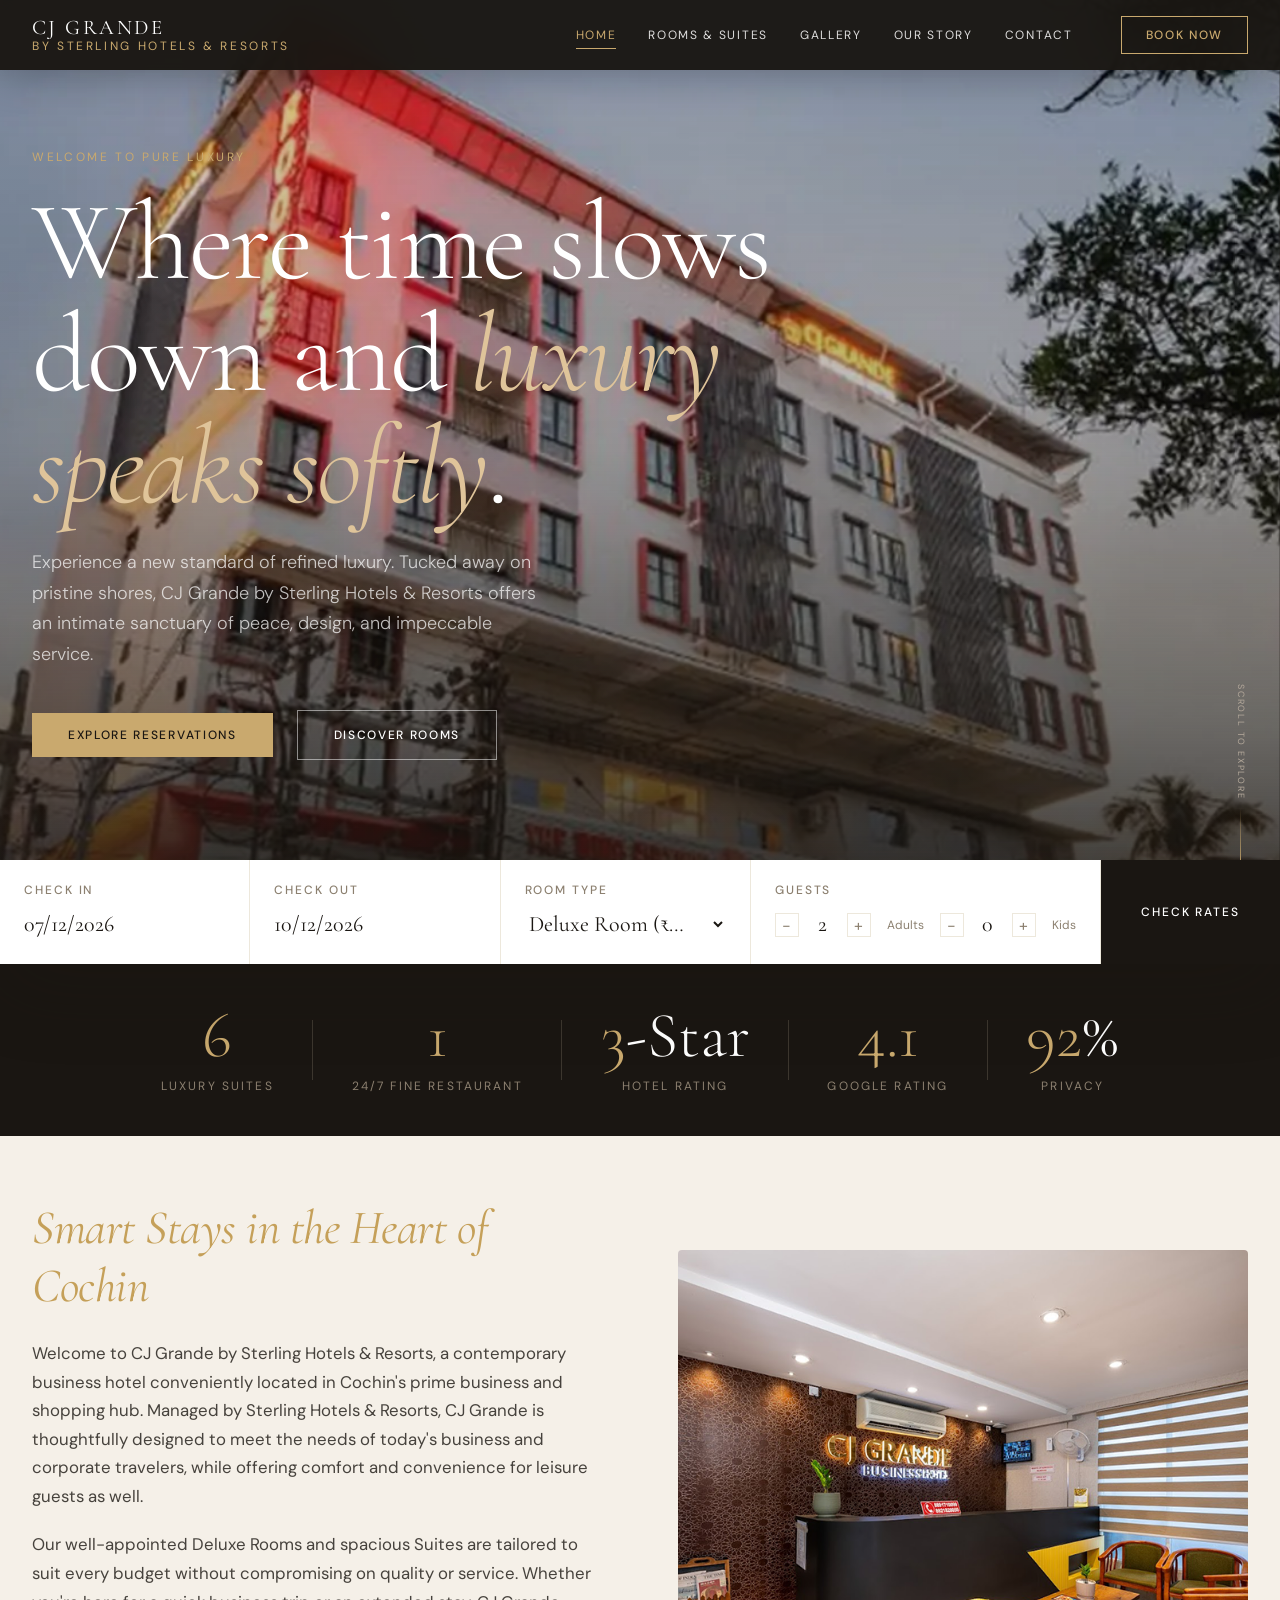
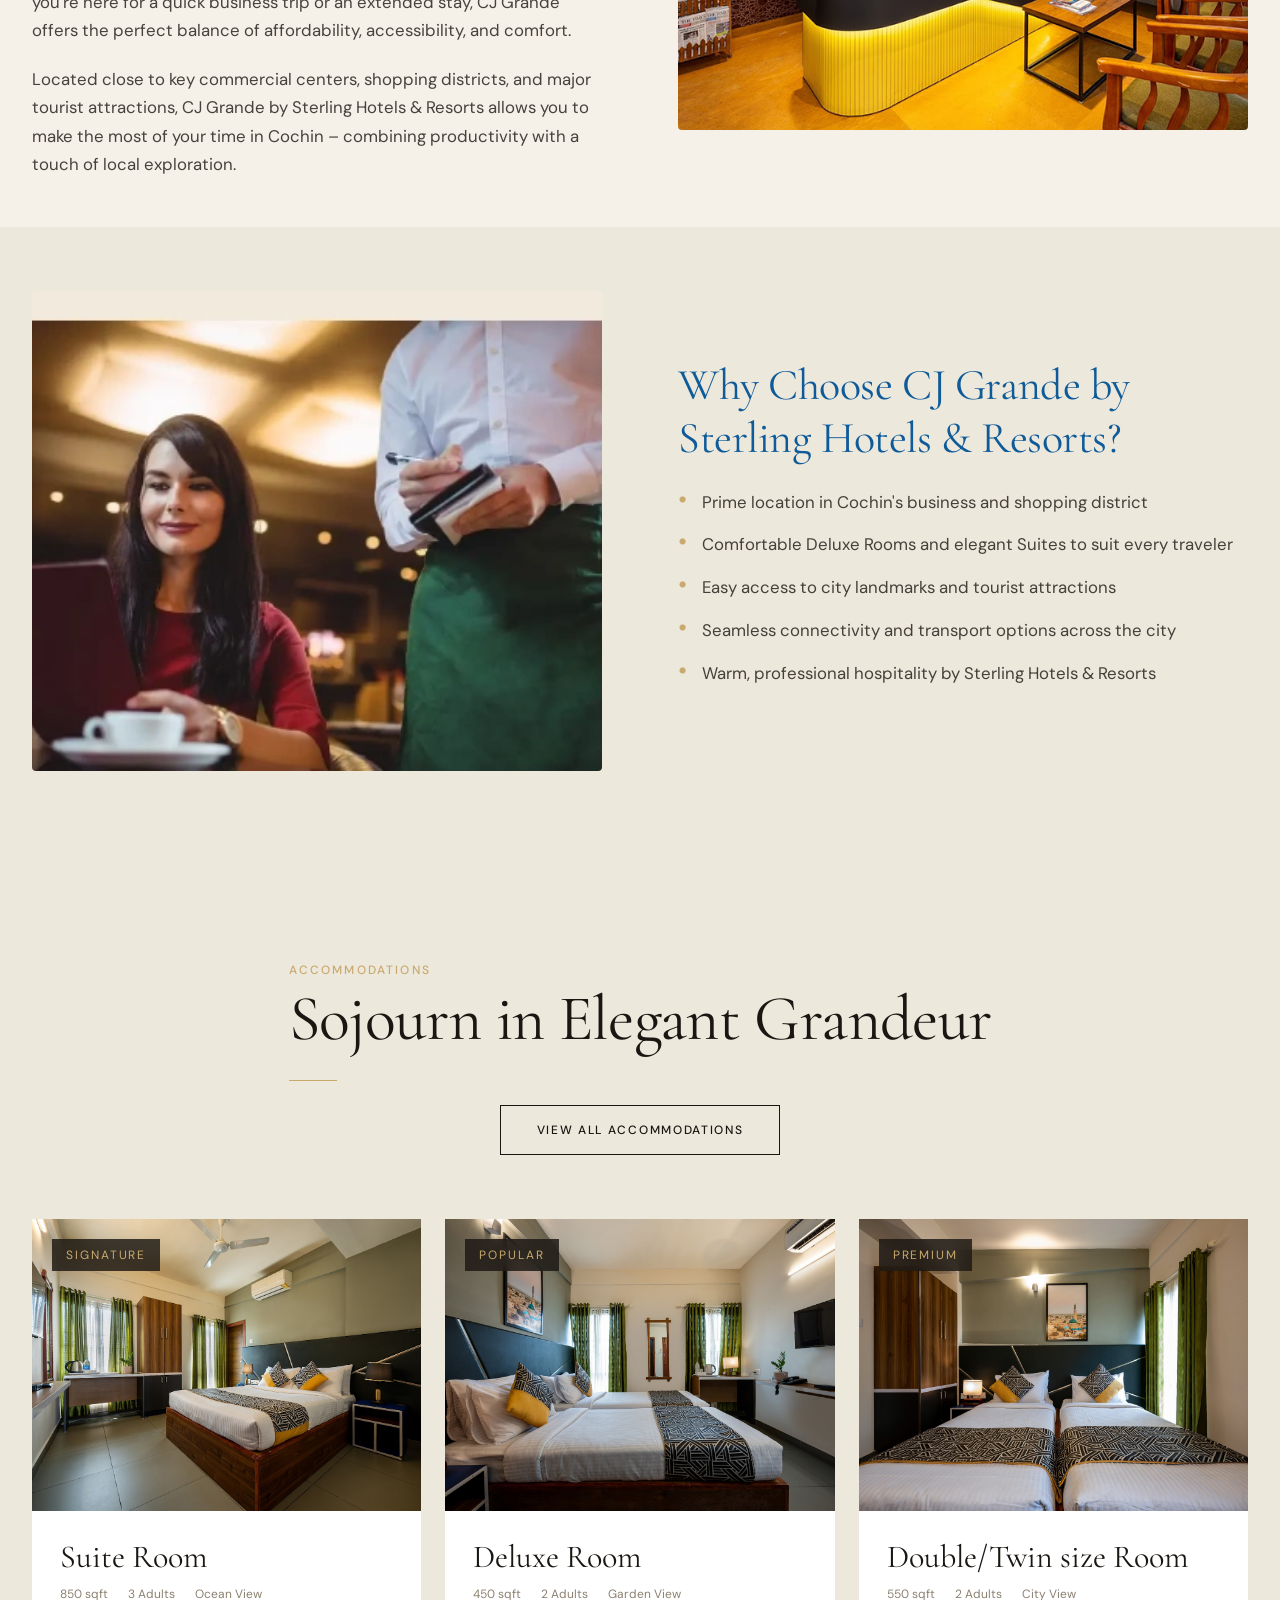
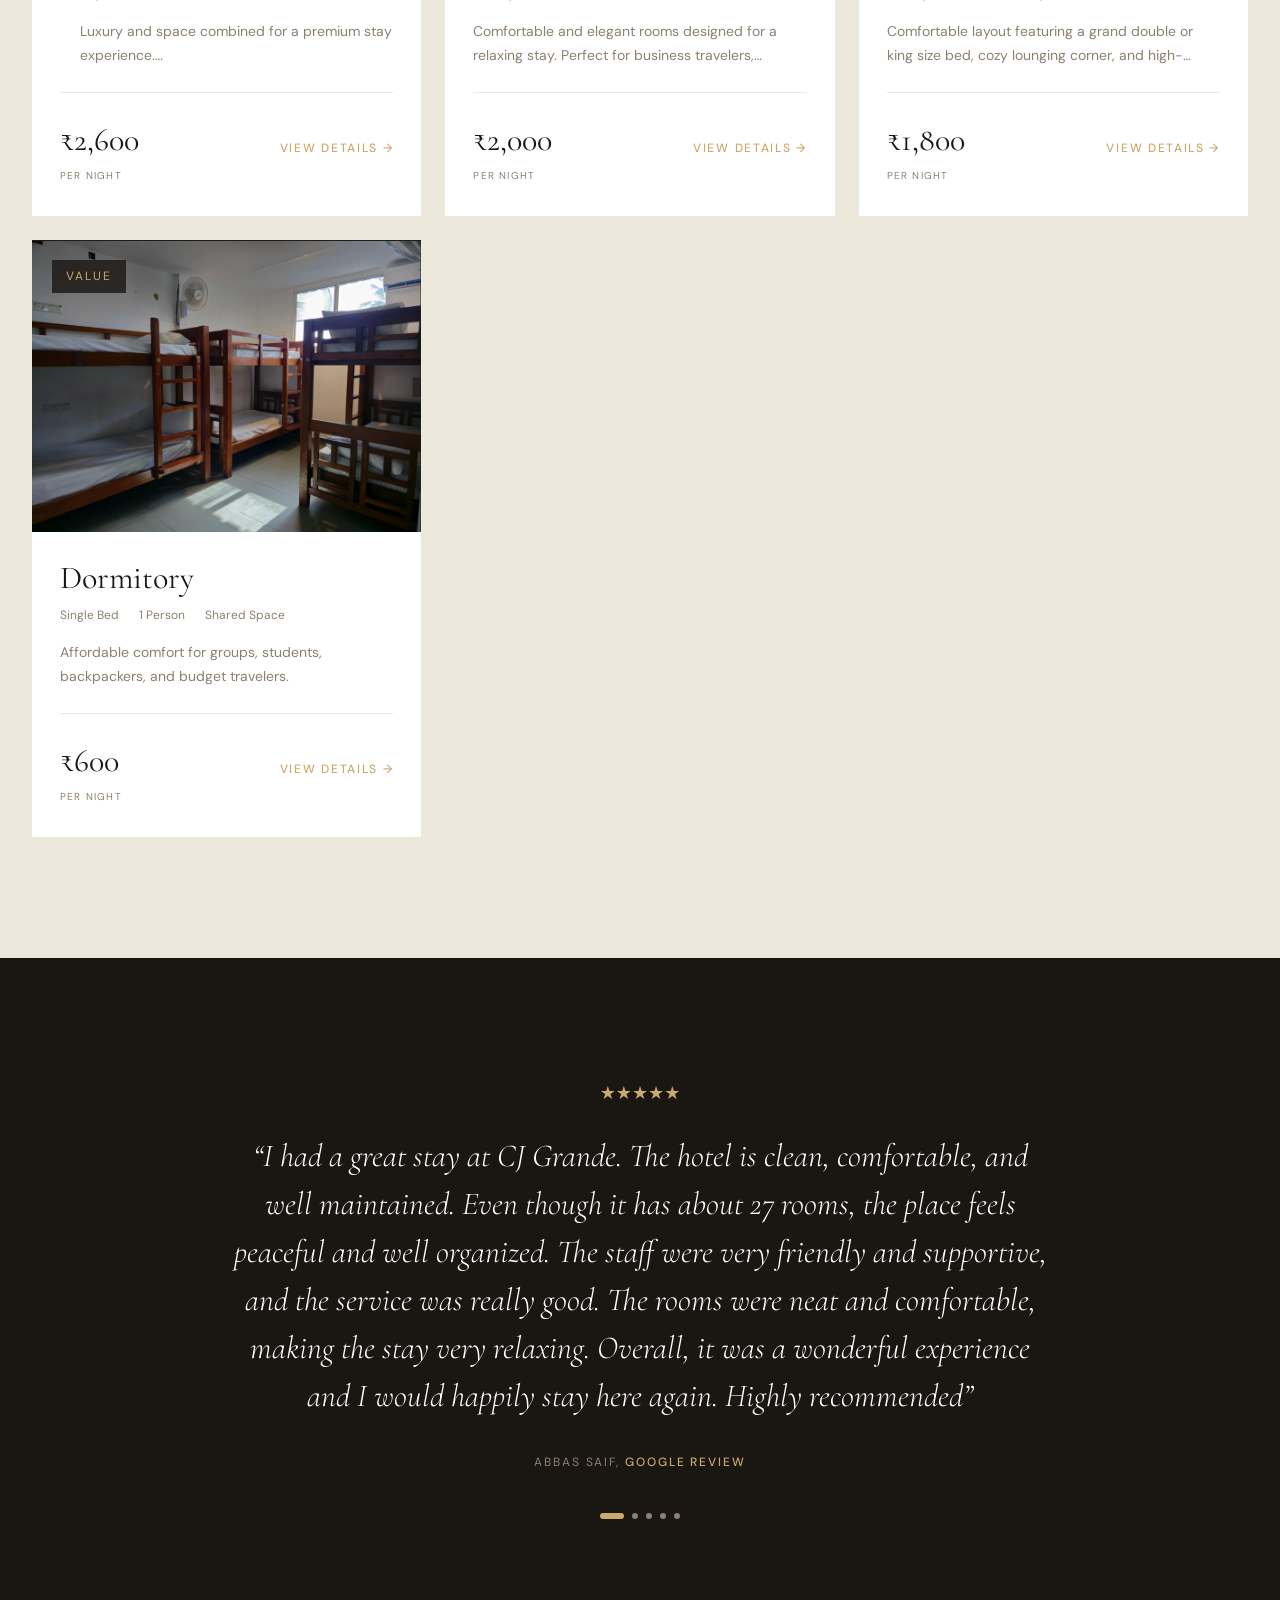
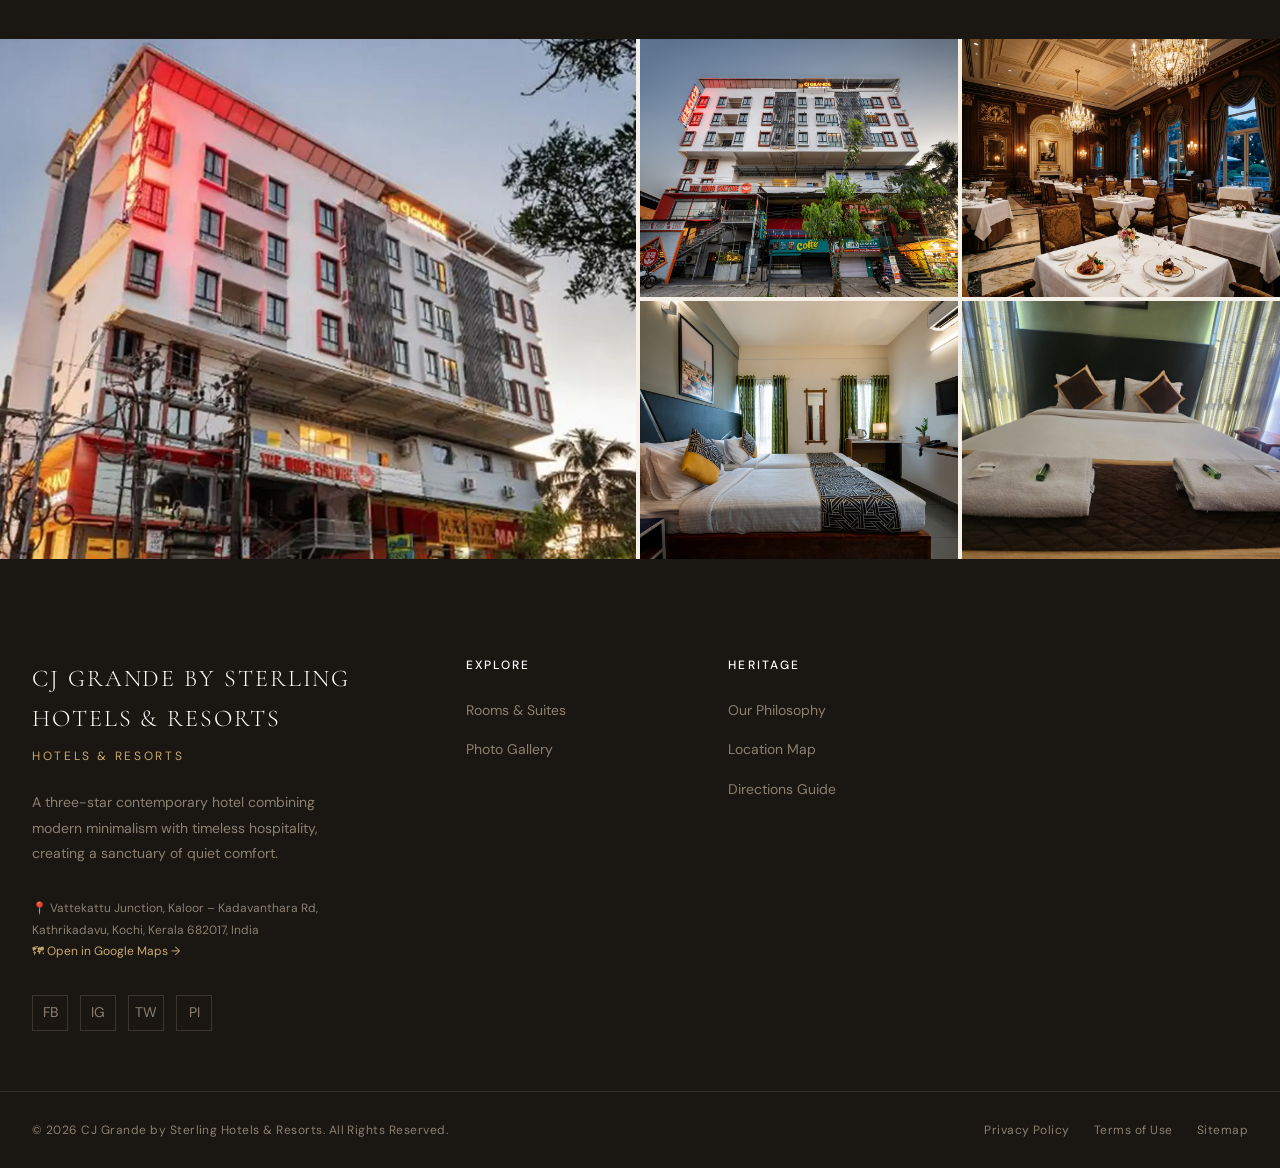
==== index.html @ bf56047c "Update suite room description to use exact bullet points" ====
<!DOCTYPE html>
<html lang="en">
<head>
  <meta charset="UTF-8">
  <meta name="viewport" content="width=device-width, initial-scale=1.0">
  <title>CJ Grande by Sterling Hotels & Resorts | 3-Star Luxury Retreat</title>
  <meta name="description" content="Experience world-class luxury at CJ Grande by Sterling Hotels & Resorts. Unwind in our luxury suites, enjoy fine dining, and discover curated local experiences. Book your stay today.">
  
  <!-- CSS Stylesheets -->
  <link rel="stylesheet" href="styles/base.css">
  <link rel="stylesheet" href="styles/components.css">
  <link rel="stylesheet" href="styles/animations.css">
  <style>
    /* Why Choose CJ Grande list styling */
    .why-choose-list {
      list-style: none;
      padding-left: 0;
      margin-top: 16px;
    }
    .why-choose-list li {
      position: relative;
      padding-left: 24px;
      font-size: 1.05rem;
      line-height: 1.6;
      margin-bottom: 16px;
      color: var(--clr-dark-80);
    }
    .why-choose-list li::before {
      content: '•';
      position: absolute;
      left: 0;
      color: var(--clr-gold);
      font-size: 1.6rem;
      line-height: 1;
      top: -2px;
    }
  </style>
</head>
<body>

  <!-- Navigation Bar -->
  <nav class="nav">
    <div class="nav__inner">
      <a href="index.html" class="nav__logo">
        <span class="nav__logo-name" style="font-size: 1.3rem;">CJ GRANDE</span>
        <span class="nav__logo-sub">BY STERLING HOTELS & RESORTS</span>
      </a>
      
      <div class="nav__links">
        <a href="index.html" class="nav__link">Home</a>
        <a href="rooms.html" class="nav__link">Rooms & Suites</a>
        <a href="gallery.html" class="nav__link">Gallery</a>
        <a href="about.html" class="nav__link">Our Story</a>
        <a href="contact.html" class="nav__link">Contact</a>
        <button class="nav__cta open-booking-modal">Book Now</button>
      </div>

      <button class="nav__hamburger" aria-label="Toggle menu">
        <span></span>
        <span></span>
        <span></span>
      </button>
    </div>
  </nav>

  <!-- Mobile Menu -->
  <div class="nav__mobile">
    <button class="nav__mobile-close" aria-label="Close menu">&times;</button>
    <a href="index.html" class="nav__link">Home</a>
    <a href="rooms.html" class="nav__link">Rooms & Suites</a>
    <a href="gallery.html" class="nav__link">Gallery</a>
    <a href="about.html" class="nav__link">Our Story</a>
    <a href="contact.html" class="nav__link">Contact</a>
    <button class="nav__cta open-booking-modal">Book Now</button>
  </div>

  <!-- Hero Section -->
  <header class="hero">
    <div class="hero__bg">
      <img src="assets/images/hero-main.webp" alt="CJ Grande by Sterling Hotels & Resorts Exterior at Dusk">
    </div>
    <div class="hero__overlay"></div>
    <div class="hero__content">
      <span class="hero__label">Welcome to Pure Luxury</span>
      <h1 class="hero__title">Where time slows down and <em>luxury speaks softly</em>.</h1>
      <p class="hero__subtitle">Experience a new standard of refined luxury. Tucked away on pristine shores, CJ Grande by Sterling Hotels & Resorts offers an intimate sanctuary of peace, design, and impeccable service.</p>
      <div class="hero__actions">
        <button class="btn btn--gold open-booking-modal">Explore Reservations</button>
        <a href="rooms.html" class="btn btn--outline-light">Discover Rooms</a>
      </div>
    </div>
    <div class="hero__scroll">
      <span class="hero__scroll-label">Scroll to explore</span>
      <span class="hero__scroll-line"></span>
    </div>
  </header>

  <!-- Quick Booking Bar -->
  <section class="booking-bar">
    <form id="booking-bar-form" class="booking-bar__inner">
      
      <div class="booking-bar__field">
        <span class="booking-bar__field-label">Check In</span>
        <div class="booking-bar__field-value">
          <input type="text" id="check-in" placeholder="DD/MM/YYYY" required>
        </div>
      </div>

      <div class="booking-bar__field">
        <span class="booking-bar__field-label">Check Out</span>
        <div class="booking-bar__field-value">
          <input type="text" id="check-out" placeholder="DD/MM/YYYY" required>
        </div>
      </div>

      <div class="booking-bar__field">
        <span class="booking-bar__field-label">Room Type</span>
        <div class="booking-bar__field-value">
          <select id="room-type">
            <option value="suite">Suite Room (₹2,600/n)</option>
            <option value="deluxe" selected>Deluxe Room (₹2,000/n)</option>
            <option value="double">Double/Twin size Room (₹1,800/n)</option>
            <option value="dormitory">Dormitory (₹600/n)</option>
          </select>
        </div>
      </div>

      <div class="booking-bar__field">
        <span class="booking-bar__field-label">Guests</span>
        <div class="booking-bar__guests">
          <button id="adults-minus" class="booking-bar__stepper">-</button>
          <span id="adults-count" class="booking-bar__guests-count">2</span>
          <button id="adults-plus" class="booking-bar__stepper">+</button>
          <span class="text-stone" style="font-size: 12px; margin-inline: 4px;">Adults</span>
          <input type="hidden" id="adults-val" value="2">
          
          <button id="children-minus" class="booking-bar__stepper">-</button>
          <span id="children-count" class="booking-bar__guests-count">0</span>
          <button id="children-plus" class="booking-bar__stepper">+</button>
          <span class="text-stone" style="font-size: 12px; margin-left: 4px;">Kids</span>
          <input type="hidden" id="children-val" value="0">
        </div>
      </div>

      <button type="submit" class="booking-bar__submit">Check Rates</button>
    </form>
  </section>

  <!-- Stats Strip -->
  <section class="stats-strip">
    <div class="container stats-strip__inner">
      <div class="stats-strip__item">
        <div class="stats-strip__value"><span class="counter-value" data-target="6">0</span></div>
        <div class="stats-strip__label">Luxury Suites</div>
      </div>
      <div class="stats-strip__divider"></div>
      <div class="stats-strip__item">
        <div class="stats-strip__value"><span class="counter-value" data-target="1">0</span></div>
        <div class="stats-strip__label">24/7 Fine Restaurant</div>
      </div>
      <div class="stats-strip__divider"></div>
      <div class="stats-strip__item">
        <div class="stats-strip__value"><span class="counter-value" data-target="3">0</span>-Star</div>
        <div class="stats-strip__label">Hotel Rating</div>
      </div>
      <div class="stats-strip__divider"></div>
      <div class="stats-strip__item">
        <div class="stats-strip__value"><span class="counter-value" data-target="4.3">0</span></div>
        <div class="stats-strip__label">Google Rating</div>
      </div>
      <div class="stats-strip__divider"></div>
      <div class="stats-strip__item">
        <div class="stats-strip__value"><span class="counter-value" data-target="100">0</span>%</div>
        <div class="stats-strip__label">Privacy</div>
      </div>
    </div>
  </section>

  <!-- Smart Stays Section -->
  <section class="section" style="padding-top: var(--sp-16); padding-bottom: var(--sp-12);">
    <div class="container">
      <div class="grid grid-2" style="align-items:center; gap: clamp(48px, 6vw, 96px);">
        <div class="fade-left">
          <h2 style="font-family: var(--font-display); font-style: italic; color: #c5a059; font-size: clamp(2rem, 4vw, 3rem); font-weight: 400; margin-bottom: 24px; line-height: 1.2;">Smart Stays in the Heart of Cochin</h2>
          <p style="font-size: 1.05rem; line-height: 1.7; margin-bottom: 20px; color: var(--clr-dark-80);">Welcome to CJ Grande by Sterling Hotels & Resorts, a contemporary business hotel conveniently located in Cochin's prime business and shopping hub. Managed by Sterling Hotels & Resorts, CJ Grande is thoughtfully designed to meet the needs of today's business and corporate travelers, while offering comfort and convenience for leisure guests as well.</p>
          <p style="font-size: 1.05rem; line-height: 1.7; margin-bottom: 20px; color: var(--clr-dark-80);">Our well-appointed Deluxe Rooms and spacious Suites are tailored to suit every budget without compromising on quality or service. Whether you're here for a quick business trip or an extended stay, CJ Grande offers the perfect balance of affordability, accessibility, and comfort.</p>
          <p style="font-size: 1.05rem; line-height: 1.7; color: var(--clr-dark-80);">Located close to key commercial centers, shopping districts, and major tourist attractions, CJ Grande by Sterling Hotels & Resorts allows you to make the most of your time in Cochin – combining productivity with a touch of local exploration.</p>
        </div>
        <div class="img-reveal fade-right">
          <img src="assets/images/about-heritage.webp" alt="CJ Grande by Sterling Hotels & Resorts Reception Desk" class="img-cover aspect-portrait" style="height: 480px; border-radius: 4px;">
        </div>
      </div>
    </div>
  </section>

  <!-- Why Choose CJ Grande Section -->
  <section class="section section--cream" style="padding-block: var(--sp-16);">
    <div class="container">
      <div class="grid grid-2" style="align-items: center; gap: clamp(48px, 6vw, 96px);">
        <div class="img-reveal fade-left">
          <img src="assets/images/dining-waitress.webp" alt="Warm hospitality at CJ Grande by Sterling Hotels & Resorts" class="img-cover aspect-portrait" style="height: 480px; border-radius: 4px;">
        </div>
        <div class="fade-right">
          <h2 style="font-family: var(--font-display); color: #0f5b99; font-size: clamp(2rem, 4vw, 2.75rem); font-weight: 400; margin-bottom: 24px; line-height: 1.2;">Why Choose CJ Grande by Sterling Hotels & Resorts?</h2>
          <ul class="why-choose-list">
            <li>Prime location in Cochin's business and shopping district</li>
            <li>Comfortable Deluxe Rooms and elegant Suites to suit every traveler</li>
            <li>Easy access to city landmarks and tourist attractions</li>
            <li>Seamless connectivity and transport options across the city</li>
            <li>Warm, professional hospitality by Sterling Hotels & Resorts</li>
          </ul>
        </div>
      </div>
    </div>
  </section>

  <!-- Rooms teaser -->
  <section class="section section--cream">
    <div class="container">
      <div class="section-header flex-between flex-col md-flex-row">
        <div>
          <span class="label-tag">Accommodations</span>
          <h2 class="text-dark">Sojourn in Elegant Grandeur</h2>
          <div class="gold-divider"></div>
        </div>
        <a href="rooms.html" class="btn btn--outline-dark">View All Accommodations</a>
      </div>

      <div class="rooms-teaser__scroll fade-up">
        <!-- Suite Room Card -->
        <div class="room-card" onclick="window.location.href='room-detail.html?room=suite'">
          <div class="room-card__image">
            <img src="assets/images/room-premier.webp" alt="Sterling Suite Room">
            <span class="room-card__badge">Signature</span>
          </div>
          <div class="room-card__body">
            <h3 class="room-card__title">Suite Room</h3>
            <div class="room-card__specs">
              <span class="room-card__spec">850 sqft</span>
              <span class="room-card__spec">3 Adults</span>
              <span class="room-card__spec">Ocean View</span>
            </div>
            <ul class="room-card__desc" style="padding-left: 20px;">
              <li>Luxury and space combined for a premium stay experience.</li>
              <li>Ideal for families, executives, and extended stays.</li>
            </ul>
            <div class="room-card__footer">
              <div class="room-card__price">
                <span class="room-card__price-amount">₹2,600</span>
                <span class="room-card__price-note">per night</span>
              </div>
              <span class="room-card__link">View Details &rarr;</span>
            </div>
          </div>
        </div>

        <!-- Deluxe Room Card -->
        <div class="room-card" onclick="window.location.href='room-detail.html?room=deluxe'">
          <div class="room-card__image">
            <img src="assets/images/gallery/hg-63.jpg" alt="Sterling Deluxe Room">
            <span class="room-card__badge">Popular</span>
          </div>
          <div class="room-card__body">
            <h3 class="room-card__title">Deluxe Room</h3>
            <div class="room-card__specs">
              <span class="room-card__spec">450 sqft</span>
              <span class="room-card__spec">2 Adults</span>
              <span class="room-card__spec">Garden View</span>
            </div>
            <p class="room-card__desc">Comfortable and elegant rooms designed for a relaxing stay. Perfect for business travelers, couples, and tourists.</p>
            <div class="room-card__footer">
              <div class="room-card__price">
                <span class="room-card__price-amount">₹2,000</span>
                <span class="room-card__price-note">per night</span>
              </div>
              <span class="room-card__link">View Details &rarr;</span>
            </div>
          </div>
        </div>

        <!-- Double/Twin size Room Card -->
        <div class="room-card" onclick="window.location.href='room-detail.html?room=double'">
          <div class="room-card__image">
            <img src="assets/images/gallery/hg-58.jpg" alt="Double/Twin Room">
            <span class="room-card__badge">Premium</span>
          </div>
          <div class="room-card__body">
            <h3 class="room-card__title">Double/Twin size Room</h3>
            <div class="room-card__specs">
              <span class="room-card__spec">550 sqft</span>
              <span class="room-card__spec">2 Adults</span>
              <span class="room-card__spec">City View</span>
            </div>
            <p class="room-card__desc">Comfortable layout featuring a grand double or king size bed, cozy lounging corner, and high-speed amenities.</p>
            <div class="room-card__footer">
              <div class="room-card__price">
                <span class="room-card__price-amount">₹1,800</span>
                <span class="room-card__price-note">per night</span>
              </div>
              <span class="room-card__link">View Details &rarr;</span>
            </div>
          </div>
        </div>

        <!-- Dormitory Card -->
        <div class="room-card" onclick="window.location.href='room-detail.html?room=dormitory'">
          <div class="room-card__image">
            <img src="assets/images/room-dormitory.png" alt="Dormitory Bed">
            <span class="room-card__badge">Value</span>
          </div>
          <div class="room-card__body">
            <h3 class="room-card__title">Dormitory</h3>
            <div class="room-card__specs">
              <span class="room-card__spec">Single Bed</span>
              <span class="room-card__spec">1 Person</span>
              <span class="room-card__spec">Shared Space</span>
            </div>
            <p class="room-card__desc">Affordable comfort for groups, students, backpackers, and budget travelers.</p>
            <div class="room-card__footer">
              <div class="room-card__price">
                <span class="room-card__price-amount">₹600</span>
                <span class="room-card__price-note">per night</span>
              </div>
              <span class="room-card__link">View Details &rarr;</span>
            </div>
          </div>
        </div>
      </div>
    </div>
  </section>


  <!-- Testimonials Carousel -->
  <section class="section testimonials">
    <div class="container">
      <div class="testimonial-carousel">
        
        <!-- Slide 1 -->
        <div class="testimonial-slide active">
          <div class="testimonial__stars">★★★★★</div>
          <p class="testimonial__quote">“I had a great stay at CJ Grande. The hotel is clean, comfortable, and well maintained. Even though it has about 27 rooms, the place feels peaceful and well organized. The staff were very friendly and supportive, and the service was really good. The rooms were neat and comfortable, making the stay very relaxing. Overall, it was a wonderful experience and I would happily stay here again. Highly recommended”</p>
          <span class="testimonial__author">Abbas Saif, <strong>Google Review</strong></span>
        </div>

        <!-- Slide 2 -->
        <div class="testimonial-slide">
          <div class="testimonial__stars">★★★★★</div>
          <p class="testimonial__quote">“The room was clean, neat, and well maintained, which made the stay feel relaxed and stress-free. Everything was simple but properly taken care of, and it suited a single stay perfectly. The location was another plus. There were plenty of food courts and small eateries nearby... The staff were polite, approachable, and helpful... I would definitely consider staying here again.”</p>
          <span class="testimonial__author">Anjarul Hussain, <strong>Google Review</strong></span>
        </div>

        <!-- Slide 3 -->
        <div class="testimonial-slide">
          <div class="testimonial__stars">★★★★★</div>
          <p class="testimonial__quote">“I stayed at CJ Grande as a solo traveler and had a comfortable experience overall. The room was clean and well kept... It was a budget-friendly option without compromising on basic comfort. The location was convenient, with plenty of food courts and small eateries nearby... Overall, it was a simple, clean, and hassle-free stay.”</p>
          <span class="testimonial__author">Nibil Benadict, <strong>Google Review</strong></span>
        </div>

        <!-- Slide 4 -->
        <div class="testimonial-slide">
          <div class="testimonial__stars">★★★★★</div>
          <p class="testimonial__quote">“Hi👋🏻, I came here as a tourist... The staff were quite polite and friendly with a full discipline, and the price were affordable for all classes. About rooms, it was neat and cleaned including toilet. Common facilities like water, parking, bucket, ironing etc were available. I like the most was no noise polution inside hotel and staff behaviour.”</p>
          <span class="testimonial__author">Mankai Khangham, <strong>Google Review</strong></span>
        </div>

        <!-- Slide 5 -->
        <div class="testimonial-slide">
          <div class="testimonial__stars">★★★★★</div>
          <p class="testimonial__quote">“Had a pleasant stay at CJ Grande. The rooms were clean, comfortable, and well maintained. Staff were polite and helpful throughout our stay. Good location and great value for money. Highly recommended for a budget-friendly stay in Kochi.”</p>
          <span class="testimonial__author">Santhosh Abraham, <strong>Google Review</strong></span>
        </div>

        <!-- Dots -->
        <div class="carousel-dots"></div>
      </div>
    </div>
  </section>

  <!-- Gallery Grid preview -->
  <section class="gallery-strip">
    <div class="gallery-strip__item">
      <img src="assets/images/hero-main.webp" alt="CJ Grande by Sterling Hotels & Resorts Dusk Exterior">
      <div class="gallery-strip__overlay"><span class="gallery-strip__icon">🔍</span></div>
    </div>
    <div class="gallery-strip__item">
      <img src="assets/images/gallery/hg-37.jpg" alt="CJ Grande Facade">
      <div class="gallery-strip__overlay"><span class="gallery-strip__icon">🔍</span></div>
    </div>
    <div class="gallery-strip__item">
      <img src="assets/images/dining-restaurant.webp" alt="Sterling Fine Dining Restaurant">
      <div class="gallery-strip__overlay"><span class="gallery-strip__icon">🔍</span></div>
    </div>
    <div class="gallery-strip__item">
      <img src="assets/images/gallery/hg-63.jpg" alt="Luxury Deluxe Guest Room">
      <div class="gallery-strip__overlay"><span class="gallery-strip__icon">🔍</span></div>
    </div>
    <div class="gallery-strip__item">
      <img src="assets/images/gallery/hg-12.jpg" alt="Premium Executive Suite Living">
      <div class="gallery-strip__overlay"><span class="gallery-strip__icon">🔍</span></div>
    </div>
  </section>

  <!-- Footer -->
  <footer class="footer">
    <div class="container footer__top">
      <div>
        <div class="footer__brand-name" style="font-size: 1.5rem;">CJ GRANDE BY STERLING HOTELS & RESORTS</div>
        <div class="footer__brand-sub">HOTELS & RESORTS</div>
        <p class="footer__brand-desc">A three-star contemporary hotel combining modern minimalism with timeless hospitality, creating a sanctuary of quiet comfort.</p>
        <p class="footer__brand-desc" style="margin-top:12px; font-size:var(--fs-xs);">📍 Vattekattu Junction, Kaloor &ndash; Kadavanthara Rd,<br>Kathrikadavu, Kochi, Kerala 682017, India<br><a href="https://www.google.com/maps/place/C+J+Grande+by+Sterling+Hotels+and+Resorts/@9.9884262,76.2931021,17z" target="_blank" rel="noopener" style="color:var(--clr-gold);text-decoration:none;font-size:var(--fs-xs);">🗺 Open in Google Maps &rarr;</a></p>
        <div class="footer__social">
          <a href="#" class="footer__social-link" aria-label="Facebook">FB</a>
          <a href="#" class="footer__social-link" aria-label="Instagram">IG</a>
          <a href="#" class="footer__social-link" aria-label="Twitter">TW</a>
          <a href="#" class="footer__social-link" aria-label="Pinterest">PI</a>
        </div>
      </div>

      <div>
        <h3 class="footer__col-title">Explore</h3>
        <ul class="footer__links">
          <li><a href="rooms.html" class="footer__link">Rooms & Suites</a></li>
          <li><a href="gallery.html" class="footer__link">Photo Gallery</a></li>
        </ul>
      </div>

      <div>
        <h3 class="footer__col-title">Heritage</h3>
        <ul class="footer__links">
          <li><a href="about.html" class="footer__link">Our Philosophy</a></li>
          <li><a href="contact.html" class="footer__link">Location Map</a></li>
          <li><a href="contact.html" class="footer__link">Directions Guide</a></li>
        </ul>
      </div>
    </div>

    <div class="container footer__bottom">
      <span class="footer__copy">&copy; 2026 CJ Grande by Sterling Hotels & Resorts. All Rights Reserved.</span>
      <div class="footer__legal">
        <a href="#">Privacy Policy</a>
        <a href="#">Terms of Use</a>
        <a href="#">Sitemap</a>
      </div>
    </div>
  </footer>

  <!-- Booking Modal -->
  <div id="booking-modal" class="modal-overlay">
    <div class="modal">
      <div class="modal__header">
        <div>
          <h2 class="modal__title">Reservation Inquiry</h2>
          <span class="modal__subtitle">Sterling Luxury Suite Booking</span>
        </div>
        <button id="modal-close" class="modal__close" aria-label="Close modal">&times;</button>
      </div>
      <div class="modal__body">
        
        <form id="modal-booking-form">
          <div class="form-row">
            <div class="form-group">
              <label for="modal-check-in" class="form-label">Check In</label>
              <input type="text" id="modal-check-in" placeholder="DD/MM/YYYY" class="form-input" required>
            </div>
            <div class="form-group">
              <label for="modal-check-out" class="form-label">Check Out</label>
              <input type="text" id="modal-check-out" placeholder="DD/MM/YYYY" class="form-input" required>
            </div>
          </div>

          <div class="form-row">
            <div class="form-group">
              <label for="modal-room-type" class="form-label">Room / Suite / Dormitory</label>
              <select id="modal-room-type" class="form-select">
                <option value="suite">Suite Room (₹2,600/n)</option>
                <option value="deluxe" selected>Deluxe Room (₹2,000/n)</option>
                <option value="double">Double/Twin size Room (₹1,800/n)</option>
                <option value="dormitory">Dormitory (₹600/n)</option>
              </select>
            </div>
            <div class="form-row" style="margin-bottom: 0;">
              <div class="form-group">
                <label for="modal-adults" class="form-label">Adults</label>
                <select id="modal-adults" class="form-select">
                  <option value="1">1</option>
                  <option value="2" selected>2</option>
                  <option value="3">3</option>
                  <option value="4">4</option>
                  <option value="5">5</option>
                  <option value="6">6</option>
                </select>
              </div>
              <div class="form-group">
                <label for="modal-children" class="form-label">Children</label>
                <select id="modal-children" class="form-select">
                  <option value="0" selected>0</option>
                  <option value="1">1</option>
                  <option value="2">2</option>
                  <option value="3">3</option>
                  <option value="4">4</option>
                </select>
              </div>
            </div>
          </div>

          <div class="form-row" style="margin-top: 15px; margin-bottom: 0;">
            <div class="form-group" style="flex-direction: row; align-items: center; gap: 8px;">
              <input type="checkbox" id="modal-extra-bed" style="width: 18px; height: 18px; cursor: pointer;">
              <label for="modal-extra-bed" class="form-label" style="margin-bottom: 0; cursor: pointer; user-select: none;">Request Extra Bed (+₹500/night)</label>
            </div>
            <div class="form-group">
              <span class="text-stone" style="font-size: var(--fs-xs); display: block; line-height: 1.4;">
                * Extra person above age 9 / Extra bed: ₹500/night.<br>
                * Kids under age 9: free of charge.
              </span>
            </div>
          </div>

          <div class="divider" style="margin-block: 24px;"></div>

          <div class="form-group form-group--full">
            <label for="guest-name" class="form-label">Full Name</label>
            <input type="text" id="guest-name" class="form-input" placeholder="e.g., Alexander Mercer" required>
          </div>

          <div class="form-row">
            <div class="form-group">
              <label for="guest-email" class="form-label">Email Address</label>
              <input type="email" id="guest-email" class="form-input" placeholder="e.g., alex@luxury.com" required>
            </div>
            <div class="form-group">
              <label for="guest-phone" class="form-label">Phone Number</label>
              <input type="tel" id="guest-phone" class="form-input" placeholder="e.g., +1 (555) 019-2834" required>
            </div>
          </div>

          <div class="form-group form-group--full">
            <label for="guest-requests" class="form-label">Special Requests / Preferences</label>
            <textarea id="guest-requests" class="form-textarea" placeholder="e.g., feather-free pillows, airport pickup request..."></textarea>
          </div>

          <div class="modal__total">
            <div>
              <span class="modal__total-label">Estimated Stay Total</span>
              <div class="modal__total-nights" id="total-nights">1 Night</div>
            </div>
            <div class="modal__total-price" id="total-price">₹4,500</div>
          </div>

          <div class="flex-between">
            <button type="button" id="modal-cancel" class="btn btn--outline-dark" style="padding: 12px 24px;">Cancel</button>
            <button type="submit" class="btn btn--gold" style="padding: 12px 36px;">Request Stay</button>
          </div>
        </form>

        <!-- Success Message -->
        <div class="modal__success">
          <div class="modal__success-icon">✨</div>
          <h2 class="text-dark">Stay Requested</h2>
          <div class="gold-divider gold-divider--center"></div>
          <p style="margin-bottom: 24px;">Thank you for choosing CJ Grande by Sterling Hotels & Resorts. Our personal concierge will reach out to you within 2 hours to confirm your booking and arrange your custom itinerary.</p>
          <div style="background: var(--clr-ivory); padding: 16px; display: inline-block;">
            <span class="label-tag" style="display: block; font-size: 10px; margin-bottom: 4px;">Confirmation Code</span>
            <strong id="confirmation-code" style="font-size: 18px; letter-spacing: 0.08em; color: var(--clr-gold-dk);">ST-PENDING</strong>
          </div>
        </div>

      </div>
    </div>
  </div>

  <!-- Lightbox Overlay -->
  <div id="lightbox" class="lightbox">
    <button id="lightbox-close" class="lightbox__close" aria-label="Close image gallery">&times;</button>
    <button id="lightbox-prev" class="lightbox__nav lightbox__nav--prev" aria-label="Previous image">&lsaquo;</button>
    <img id="lightbox-img" src="" alt="" class="lightbox__img">
    <button id="lightbox-next" class="lightbox__nav lightbox__nav--next" aria-label="Next image">&rsaquo;</button>
    <div id="lightbox-caption" class="lightbox__caption">Gallery Preview</div>
  </div>

  <!-- JS Scripts -->
  <script src="js/main.js"></script>
  <script src="js/booking.js"></script>
  <script src="js/gallery.js"></script>
  <script src="js/carousel.js"></script>
</body>
</html>
---- styles/base.css ----
/* ============================================================
   CJ Grande by Sterling Hotels & Resorts — BASE DESIGN SYSTEM
   Tokens · Reset · Typography · Utilities
   ============================================================ */

@import url('https://fonts.googleapis.com/css2?family=Cormorant+Garamond:ital,wght@0,300;0,400;0,600;1,300;1,400&family=DM+Sans:wght@300;400;500&display=swap');

/* ── Custom Properties ─────────────────────────────────────── */
:root {
  /* Colors */
  --clr-dark:     #1A1612;
  --clr-dark-80:  rgba(26, 22, 18, 0.80);
  --clr-dark-60:  rgba(26, 22, 18, 0.60);
  --clr-dark-20:  rgba(26, 22, 18, 0.20);
  --clr-gold:     #C9A96E;
  --clr-gold-lt:  #DFC49A;
  --clr-gold-dk:  #A8894E;
  --clr-ivory:    #F5F0E8;
  --clr-cream:    #EDE8DC;
  --clr-white:    #FFFFFF;
  --clr-stone:    #8C8070;
  --clr-stone-lt: #B5AA9C;

  /* Typography */
  --font-display: 'Cormorant Garamond', 'Garamond', Georgia, serif;
  --font-body:    'DM Sans', 'Helvetica Neue', system-ui, sans-serif;

  /* Font Sizes — fluid */
  --fs-xs:   clamp(0.65rem,  1.2vw, 0.75rem);
  --fs-sm:   clamp(0.8rem,   1.5vw, 0.875rem);
  --fs-base: clamp(0.9rem,   1.8vw, 1rem);
  --fs-md:   clamp(1rem,     2vw,   1.125rem);
  --fs-lg:   clamp(1.125rem, 2.5vw, 1.375rem);
  --fs-xl:   clamp(1.5rem,   3.5vw, 2rem);
  --fs-2xl:  clamp(2rem,     5vw,   3rem);
  --fs-3xl:  clamp(2.5rem,   6vw,   4rem);
  --fs-4xl:  clamp(3rem,     8vw,   5.5rem);
  --fs-hero: clamp(3.5rem,   9vw,   7rem);

  /* Spacing */
  --sp-1: 4px;   --sp-2: 8px;   --sp-3: 12px;  --sp-4: 16px;
  --sp-5: 20px;  --sp-6: 24px;  --sp-8: 32px;  --sp-10: 40px;
  --sp-12: 48px; --sp-16: 64px; --sp-20: 80px; --sp-24: 96px;

  /* Section padding (responsive) */
  --section-py: clamp(60px, 10vw, 120px);

  /* Layout */
  --max-w: 1280px;
  --max-w-text: 760px;
  --gutter: clamp(16px, 3vw, 32px);

  /* Borders & Radii */
  --radius-sm: 4px;
  --radius-md: 8px;
  --radius-lg: 16px;

  /* Shadows */
  --shadow-sm: 0 2px 12px rgba(26,22,18,0.08);
  --shadow-md: 0 8px 40px rgba(26,22,18,0.12);
  --shadow-lg: 0 24px 80px rgba(26,22,18,0.18);
  --shadow-gold: 0 8px 40px rgba(201,169,110,0.20);

  /* Transitions */
  --ease: cubic-bezier(0.25, 0.46, 0.45, 0.94);
  --ease-out: cubic-bezier(0.0, 0.0, 0.2, 1.0);
  --dur-fast: 0.2s;
  --dur-base: 0.4s;
  --dur-slow: 0.7s;

  /* Z-index layers */
  --z-base:    1;
  --z-card:   10;
  --z-nav:   100;
  --z-modal: 200;
  --z-toast: 300;
}

/* ── Reset ─────────────────────────────────────────────────── */
*, *::before, *::after {
  box-sizing: border-box;
  margin: 0;
  padding: 0;
}

html {
  font-size: 16px;
  scroll-behavior: smooth;
  -webkit-text-size-adjust: 100%;
}

body {
  font-family: var(--font-body);
  font-weight: 400;
  font-size: var(--fs-base);
  color: var(--clr-dark);
  background-color: var(--clr-ivory);
  line-height: 1.7;
  -webkit-font-smoothing: antialiased;
  -moz-osx-font-smoothing: grayscale;
  overflow-x: hidden;
}

img, video {
  display: block;
  max-width: 100%;
  height: auto;
}

a {
  color: inherit;
  text-decoration: none;
}

button {
  cursor: pointer;
  border: none;
  background: none;
  font-family: inherit;
}

ul, ol { list-style: none; }

input, select, textarea {
  font-family: inherit;
  font-size: inherit;
}

/* ── Typography Scale ──────────────────────────────────────── */
h1, h2, h3, h4, h5, h6 {
  font-family: var(--font-display);
  font-weight: 400;
  line-height: 1.15;
  color: var(--clr-dark);
}

h1 { font-size: var(--fs-hero); letter-spacing: -0.02em; }
h2 { font-size: var(--fs-3xl);  letter-spacing: -0.01em; }
h3 { font-size: var(--fs-2xl); }
h4 { font-size: var(--fs-xl);  font-weight: 300; }
h5 { font-size: var(--fs-lg);  font-family: var(--font-body); font-weight: 500; }
h6 { font-size: var(--fs-md);  font-family: var(--font-body); font-weight: 500; }

p { line-height: 1.8; color: var(--clr-stone); }

strong { font-weight: 500; color: var(--clr-dark); }

/* ── Layout Utilities ──────────────────────────────────────── */
.container {
  width: 100%;
  max-width: var(--max-w);
  margin-inline: auto;
  padding-inline: var(--gutter);
}

.container--narrow {
  width: 100%;
  max-width: var(--max-w-text);
  margin-inline: auto;
  padding-inline: var(--gutter);
}

.section {
  padding-block: var(--section-py);
}

.section--dark { background-color: var(--clr-dark); }
.section--cream { background-color: var(--clr-cream); }
.section--ivory { background-color: var(--clr-ivory); }
.section--white { background-color: var(--clr-white); }

/* ── Grid ──────────────────────────────────────────────────── */
.grid { display: grid; }
.grid-2 { grid-template-columns: repeat(2, 1fr); gap: var(--sp-6); }
.grid-3 { grid-template-columns: repeat(3, 1fr); gap: var(--sp-6); }
.grid-4 { grid-template-columns: repeat(4, 1fr); gap: var(--sp-6); }

/* ── Flex ──────────────────────────────────────────────────── */
.flex { display: flex; }
.flex-center { display: flex; align-items: center; justify-content: center; }
.flex-between { display: flex; align-items: center; justify-content: space-between; }
.flex-col { display: flex; flex-direction: column; }

/* ── Text Utilities ────────────────────────────────────────── */
.text-center { text-align: center; }
.text-left   { text-align: left; }
.text-right  { text-align: right; }

.text-dark  { color: var(--clr-dark); }
.text-gold  { color: var(--clr-gold); }
.text-stone { color: var(--clr-stone); }
.text-white { color: var(--clr-white); }
.text-ivory { color: var(--clr-ivory); }

/* ── Label Tag (spaced uppercase) ──────────────────────────── */
.label-tag {
  display: inline-block;
  font-family: var(--font-body);
  font-size: var(--fs-xs);
  font-weight: 500;
  letter-spacing: 0.18em;
  text-transform: uppercase;
  color: var(--clr-gold);
}

.label-tag--dark {
  color: var(--clr-stone);
}

/* ── Gold Divider ───────────────────────────────────────────── */
.gold-divider {
  display: block;
  width: 48px;
  height: 1px;
  background: var(--clr-gold);
  margin-block: var(--sp-6);
}

.gold-divider--center { margin-inline: auto; }

/* ── Buttons ────────────────────────────────────────────────── */
.btn {
  display: inline-flex;
  align-items: center;
  gap: var(--sp-2);
  padding: 14px 36px;
  font-family: var(--font-body);
  font-size: var(--fs-xs);
  font-weight: 500;
  letter-spacing: 0.14em;
  text-transform: uppercase;
  border-radius: 0;
  transition: all var(--dur-base) var(--ease);
  position: relative;
  overflow: hidden;
}

.btn::after {
  content: '';
  position: absolute;
  inset: 0;
  transform: scaleX(0);
  transform-origin: right;
  transition: transform var(--dur-base) var(--ease);
}

.btn:hover::after { transform: scaleX(1); transform-origin: left; }

.btn--gold {
  background: var(--clr-gold);
  color: var(--clr-dark);
}
.btn--gold::after { background: var(--clr-gold-dk); }
.btn--gold:hover { color: var(--clr-white); }

.btn--outline-light {
  border: 1px solid rgba(255,255,255,0.5);
  color: var(--clr-white);
}
.btn--outline-light::after { background: var(--clr-white); }
.btn--outline-light:hover { color: var(--clr-dark); }

.btn--outline-dark {
  border: 1px solid var(--clr-dark);
  color: var(--clr-dark);
}
.btn--outline-dark::after { background: var(--clr-dark); }
.btn--outline-dark:hover { color: var(--clr-white); }

.btn--dark {
  background: var(--clr-dark);
  color: var(--clr-white);
}
.btn--dark::after { background: var(--clr-gold); }
.btn--dark:hover { color: var(--clr-dark); }

/* Icon inside button */
.btn svg { position: relative; z-index: 1; }
.btn span { position: relative; z-index: 1; }

/* ── Badge / Tag ────────────────────────────────────────────── */
.badge {
  display: inline-block;
  padding: 4px 12px;
  background: var(--clr-gold);
  color: var(--clr-dark);
  font-size: var(--fs-xs);
  font-weight: 500;
  letter-spacing: 0.1em;
  text-transform: uppercase;
}

.badge--outline {
  background: transparent;
  border: 1px solid var(--clr-gold);
  color: var(--clr-gold);
}

/* ── Section Header ─────────────────────────────────────────── */
.section-header { margin-bottom: var(--sp-16); }
.section-header--center { text-align: center; }
.section-header--center .gold-divider { margin-inline: auto; }

/* ── Aspect Ratios ──────────────────────────────────────────── */
.aspect-landscape { aspect-ratio: 4/3; }
.aspect-portrait  { aspect-ratio: 3/4; }
.aspect-wide      { aspect-ratio: 16/9; }
.aspect-square    { aspect-ratio: 1/1; }
.aspect-hero      { aspect-ratio: 21/9; }

/* ── Object Fit ─────────────────────────────────────────────── */
.img-cover {
  width: 100%;
  height: 100%;
  object-fit: cover;
  object-position: center;
}

/* ── Overflow ───────────────────────────────────────────────── */
.overflow-hidden { overflow: hidden; }

/* ── Visually Hidden (accessibility) ───────────────────────── */
.sr-only {
  position: absolute;
  width: 1px;
  height: 1px;
  overflow: hidden;
  clip: rect(0 0 0 0);
  white-space: nowrap;
}

/* ── Responsive ─────────────────────────────────────────────── */
@media (max-width: 1024px) {
  .grid-4 { grid-template-columns: repeat(2, 1fr); }
  .grid-3 { grid-template-columns: repeat(2, 1fr); }
}

@media (max-width: 768px) {
  .grid-2, .grid-3, .grid-4 { grid-template-columns: 1fr; }
}
---- styles/components.css ----
/* ============================================================
   CJ Grande by Sterling Hotels & Resorts — COMPONENTS
   Nav · Hero · Booking Bar · Cards · Amenities · Carousel
   Testimonials · Gallery Strip · Footer · Modal · Forms
   ============================================================ */

/* ── NAVIGATION ─────────────────────────────────────────────── */
.nav {
  position: fixed;
  top: 0; left: 0; right: 0;
  z-index: var(--z-nav);
  transition: background var(--dur-base) var(--ease),
              box-shadow var(--dur-base) var(--ease),
              padding var(--dur-base) var(--ease);
  padding-block: 16px;
  background: rgba(26, 22, 18, 0.96);
  backdrop-filter: blur(20px);
  -webkit-backdrop-filter: blur(20px);
  box-shadow: 0 2px 40px rgba(0,0,0,0.3);
}

.nav--scrolled {
  /* Retained class styling definitions for scroll compatibility */
  background: rgba(26, 22, 18, 0.96);
  backdrop-filter: blur(20px);
  -webkit-backdrop-filter: blur(20px);
  box-shadow: 0 2px 40px rgba(0,0,0,0.3);
  padding-block: 16px;
}

.nav__inner {
  display: flex;
  align-items: center;
  justify-content: space-between;
  max-width: var(--max-w);
  margin-inline: auto;
  padding-inline: var(--gutter);
}

.nav__logo {
  display: flex;
  flex-direction: column;
  line-height: 1;
  text-decoration: none;
}

.nav__logo-name {
  font-family: var(--font-display);
  font-size: clamp(1.1rem, 2vw, 1.5rem);
  font-weight: 400;
  letter-spacing: 0.12em;
  color: var(--clr-white);
}

.nav__logo-sub {
  font-family: var(--font-body);
  font-size: var(--fs-xs);
  letter-spacing: 0.22em;
  text-transform: uppercase;
  color: var(--clr-gold);
  margin-top: 2px;
}

.nav__links {
  display: flex;
  align-items: center;
  gap: var(--sp-8);
}

.nav__link {
  font-family: var(--font-body);
  font-size: var(--fs-xs);
  font-weight: 400;
  letter-spacing: 0.14em;
  text-transform: uppercase;
  color: rgba(255,255,255,0.85);
  transition: color var(--dur-fast) var(--ease);
  position: relative;
  padding-block: 4px;
  white-space: nowrap;
}

.nav__link::after {
  content: '';
  position: absolute;
  bottom: 0; left: 0;
  width: 0; height: 1px;
  background: var(--clr-gold);
  transition: width var(--dur-base) var(--ease);
}

.nav__link:hover { color: var(--clr-gold); }
.nav__link:hover::after { width: 100%; }
.nav__link.active { color: var(--clr-gold); }
.nav__link.active::after { width: 100%; }

.nav__cta {
  padding: 10px 24px;
  border: 1px solid var(--clr-gold);
  color: var(--clr-gold);
  font-size: var(--fs-xs);
  font-weight: 500;
  letter-spacing: 0.14em;
  text-transform: uppercase;
  transition: all var(--dur-base) var(--ease);
  margin-left: var(--sp-4);
  white-space: nowrap;
}

.nav__cta:hover {
  background: var(--clr-gold);
  color: var(--clr-dark);
}

/* Mobile hamburger */
.nav__hamburger {
  display: none;
  flex-direction: column;
  gap: 5px;
  padding: 4px;
  cursor: pointer;
}

.nav__hamburger span {
  display: block;
  width: 24px;
  height: 1.5px;
  background: var(--clr-white);
  transition: all var(--dur-base) var(--ease);
}

.nav__hamburger.open span:nth-child(1) { transform: translateY(6.5px) rotate(45deg); }
.nav__hamburger.open span:nth-child(2) { opacity: 0; }
.nav__hamburger.open span:nth-child(3) { transform: translateY(-6.5px) rotate(-45deg); }

/* Mobile menu */
.nav__mobile {
  display: none;
  position: fixed;
  inset: 0;
  background: var(--clr-dark);
  z-index: calc(var(--z-nav) + 10);
  flex-direction: column;
  align-items: center;
  justify-content: center;
  gap: var(--sp-8);
  padding-top: 80px;
  opacity: 0;
  pointer-events: none;
  transition: opacity var(--dur-base) var(--ease);
}

.nav__mobile.open {
  display: flex;
  opacity: 1;
  pointer-events: all;
}

.nav__mobile .nav__link {
  font-family: var(--font-display);
  font-size: var(--fs-2xl);
  letter-spacing: 0.04em;
  color: rgba(255,255,255,0.8);
}

.nav__mobile .nav__cta {
  margin-left: 0;
  padding: 14px 40px;
}

/* Close button inside mobile overlay */
.nav__mobile-close {
  position: absolute;
  top: 24px;
  right: 24px;
  background: none;
  border: none;
  color: var(--clr-white);
  font-size: 28px;
  line-height: 1;
  cursor: pointer;
  padding: 8px;
  opacity: 0.7;
  transition: opacity var(--dur-fast) var(--ease), transform var(--dur-fast) var(--ease);
  z-index: 1;
}

.nav__mobile-close:hover {
  opacity: 1;
  transform: rotate(90deg);
}

/* ── HERO SECTION ───────────────────────────────────────────── */
.hero {
  position: relative;
  height: 100svh;
  min-height: 600px;
  display: flex;
  align-items: flex-end;
  overflow: hidden;
  background: var(--clr-dark);
}

.hero__bg {
  position: absolute;
  inset: 0;
  will-change: transform;
}

.hero__bg img {
  width: 100%;
  height: 115%;
  object-fit: cover;
  object-position: center;
  transform: translateY(0);
}

.hero__overlay {
  position: absolute;
  inset: 0;
  background: linear-gradient(
    to top,
    rgba(26,22,18,0.85) 0%,
    rgba(26,22,18,0.30) 50%,
    rgba(26,22,18,0.15) 100%
  );
}

.hero__content {
  position: relative;
  z-index: 2;
  width: 100%;
  padding-bottom: clamp(80px, 12vw, 140px);
  padding-inline: var(--gutter);
  max-width: var(--max-w);
  margin-inline: auto;
}

.hero__label {
  display: block;
  font-family: var(--font-body);
  font-size: var(--fs-xs);
  letter-spacing: 0.22em;
  text-transform: uppercase;
  color: var(--clr-gold);
  margin-bottom: var(--sp-5);
}

.hero__title {
  font-family: var(--font-display);
  font-size: var(--fs-hero);
  font-weight: 300;
  color: var(--clr-white);
  line-height: 1.0;
  letter-spacing: -0.02em;
  max-width: 800px;
  margin-bottom: var(--sp-6);
}

.hero__title em {
  font-style: italic;
  color: var(--clr-gold-lt);
}

.hero__subtitle {
  font-size: var(--fs-md);
  font-weight: 300;
  color: rgba(255,255,255,0.72);
  max-width: 520px;
  line-height: 1.7;
  margin-bottom: var(--sp-10);
}

.hero__actions {
  display: flex;
  align-items: center;
  gap: var(--sp-6);
  flex-wrap: wrap;
}

.hero__scroll {
  position: absolute;
  bottom: 32px;
  right: var(--gutter);
  display: flex;
  flex-direction: column;
  align-items: center;
  gap: var(--sp-2);
  z-index: 2;
}

.hero__scroll-line {
  width: 1px;
  height: 60px;
  background: linear-gradient(to bottom, transparent, var(--clr-gold));
  animation: scrollLine 2s ease-in-out infinite;
}

.hero__scroll-label {
  font-size: 9px;
  letter-spacing: 0.2em;
  text-transform: uppercase;
  color: var(--clr-stone-lt);
  writing-mode: vertical-rl;
}

@keyframes scrollLine {
  0%, 100% { opacity: 0.4; transform: scaleY(0.6); transform-origin: top; }
  50%       { opacity: 1;   transform: scaleY(1);   transform-origin: top; }
}

/* ── BOOKING BAR ────────────────────────────────────────────── */
.booking-bar {
  background: var(--clr-white);
  box-shadow: var(--shadow-lg);
  position: relative;
  z-index: 10;
  margin-top: -40px;
  width: 100%;
}

.booking-bar__inner {
  display: grid;
  grid-template-columns: 1fr 1fr 1fr auto auto;
  align-items: stretch;
}

.booking-bar__field {
  display: flex;
  flex-direction: column;
  padding: 20px 24px;
  border-right: 1px solid var(--clr-cream);
  transition: background var(--dur-fast) var(--ease);
  cursor: pointer;
}

.booking-bar__field:hover { background: var(--clr-ivory); }

.booking-bar__field-label {
  font-size: var(--fs-xs);
  letter-spacing: 0.16em;
  text-transform: uppercase;
  color: var(--clr-stone);
  font-weight: 500;
  margin-bottom: 6px;
}

.booking-bar__field-value {
  font-family: var(--font-display);
  font-size: var(--fs-lg);
  font-weight: 400;
  color: var(--clr-dark);
  cursor: pointer;
}

.booking-bar__field-value input,
.booking-bar__field-value select {
  width: 100%;
  background: none;
  border: none;
  outline: none;
  font-family: var(--font-display);
  font-size: var(--fs-lg);
  color: var(--clr-dark);
  cursor: pointer;
  padding: 0;
  padding-right: 24px;
  text-overflow: ellipsis;
  white-space: nowrap;
  overflow: hidden;
}

.booking-bar__guests {
  display: flex;
  align-items: center;
  gap: var(--sp-3);
}

.booking-bar__guests-count {
  font-family: var(--font-display);
  font-size: var(--fs-lg);
  min-width: 24px;
  text-align: center;
}

.booking-bar__stepper {
  width: 24px;
  height: 24px;
  border: 1px solid var(--clr-cream);
  display: flex;
  align-items: center;
  justify-content: center;
  color: var(--clr-stone);
  font-size: 16px;
  transition: all var(--dur-fast);
  cursor: pointer;
  background: none;
}

.booking-bar__stepper:hover {
  border-color: var(--clr-gold);
  color: var(--clr-gold);
}

.booking-bar__submit {
  padding: 0 40px;
  background: var(--clr-dark);
  color: var(--clr-white);
  font-size: var(--fs-xs);
  font-weight: 500;
  letter-spacing: 0.16em;
  text-transform: uppercase;
  transition: background var(--dur-base) var(--ease);
  border: none;
  cursor: pointer;
  white-space: nowrap;
}

.booking-bar__submit:hover { background: var(--clr-gold); color: var(--clr-dark); }

/* ── STATS STRIP ────────────────────────────────────────────── */
.stats-strip {
  background: var(--clr-dark);
  padding-block: 40px;
}

.stats-strip__inner {
  display: flex;
  align-items: center;
  justify-content: center;
  gap: clamp(16px, 3vw, 48px);
  flex-wrap: wrap;
}

.stats-strip__item {
  text-align: center;
}

.stats-strip__value {
  font-family: var(--font-display);
  font-size: var(--fs-3xl);
  font-weight: 300;
  color: var(--clr-white);
  line-height: 1;
  margin-bottom: 8px;
}

.stats-strip__value span {
  color: var(--clr-gold);
}

.stats-strip__label {
  font-size: var(--fs-xs);
  letter-spacing: 0.18em;
  text-transform: uppercase;
  color: var(--clr-stone);
}

.stats-strip__divider {
  width: 1px;
  height: 60px;
  background: rgba(140,128,112,0.3);
}

/* ── STORY SECTION ──────────────────────────────────────────── */
.story {
  display: grid;
  grid-template-columns: 1fr 1fr;
  gap: 0;
  min-height: 640px;
}

.story__image {
  position: relative;
  overflow: hidden;
}

.story__image img {
  width: 100%;
  height: 100%;
  object-fit: cover;
  transition: transform 0.8s var(--ease);
}

.story__image:hover img { transform: scale(1.04); }

.story__image-caption {
  position: absolute;
  bottom: 32px;
  left: 32px;
  background: var(--clr-dark-80);
  backdrop-filter: blur(8px);
  padding: 16px 24px;
  color: var(--clr-stone-lt);
  font-size: var(--fs-xs);
  letter-spacing: 0.1em;
}

.story__content {
  background: var(--clr-cream);
  display: flex;
  align-items: center;
  padding: clamp(48px, 8vw, 100px);
}

.story__content-inner { max-width: 480px; }

.story__quote {
  font-family: var(--font-display);
  font-size: var(--fs-2xl);
  font-weight: 300;
  font-style: italic;
  color: var(--clr-dark);
  line-height: 1.4;
  margin-bottom: var(--sp-8);
}

/* ── ROOM CARDS ─────────────────────────────────────────────── */
.rooms-teaser {
  overflow: hidden;
}

.rooms-teaser__scroll {
  display: grid;
  grid-template-columns: repeat(3, 1fr);
  gap: var(--sp-6);
}

.room-card {
  position: relative;
  background: var(--clr-white);
  overflow: hidden;
  transition: box-shadow var(--dur-base) var(--ease);
  cursor: pointer;
}

.room-card:hover { box-shadow: var(--shadow-lg); }

.room-card__image {
  position: relative;
  aspect-ratio: 4/3;
  overflow: hidden;
}

.room-card__image img {
  width: 100%;
  height: 100%;
  object-fit: cover;
  transition: transform 0.8s var(--ease);
}

.room-card:hover .room-card__image img {
  transform: scale(1.06);
}

.room-card__badge {
  position: absolute;
  top: 20px;
  left: 20px;
  background: var(--clr-dark-80);
  backdrop-filter: blur(8px);
  color: var(--clr-gold);
  font-size: var(--fs-xs);
  letter-spacing: 0.16em;
  text-transform: uppercase;
  padding: 6px 14px;
}

.room-card__body {
  padding: 28px 28px 32px;
}

.room-card__title {
  font-family: var(--font-display);
  font-size: var(--fs-xl);
  font-weight: 400;
  color: var(--clr-dark);
  margin-bottom: 8px;
}

.room-card__specs {
  display: flex;
  gap: var(--sp-5);
  margin-bottom: 16px;
}

.room-card__spec {
  font-size: var(--fs-xs);
  color: var(--clr-stone);
  display: flex;
  align-items: center;
  gap: 5px;
}

.room-card__spec svg { color: var(--clr-gold); }

.room-card__desc {
  font-size: var(--fs-sm);
  color: var(--clr-stone);
  line-height: 1.7;
  margin-bottom: var(--sp-6);
  display: -webkit-box;
  -webkit-line-clamp: 2;
  -webkit-box-orient: vertical;
  overflow: hidden;
}

.room-card__footer {
  display: flex;
  align-items: center;
  justify-content: space-between;
  padding-top: 20px;
  border-top: 1px solid var(--clr-cream);
}

.room-card__price {
  display: flex;
  flex-direction: column;
}

.room-card__price-amount {
  font-family: var(--font-display);
  font-size: var(--fs-xl);
  font-weight: 400;
  color: var(--clr-dark);
}

.room-card__price-note {
  font-size: 10px;
  letter-spacing: 0.12em;
  text-transform: uppercase;
  color: var(--clr-stone);
}

.room-card__link {
  font-size: var(--fs-xs);
  letter-spacing: 0.14em;
  text-transform: uppercase;
  color: var(--clr-gold);
  font-weight: 500;
  display: flex;
  align-items: center;
  gap: 6px;
  transition: gap var(--dur-fast);
}

.room-card__link:hover { gap: 12px; }

/* ── AMENITIES GRID ─────────────────────────────────────────── */
.amenities-grid {
  display: grid;
  grid-template-columns: repeat(6, 1fr);
  gap: 1px;
  background: var(--clr-cream);
}

.amenity-item {
  background: var(--clr-ivory);
  padding: clamp(28px, 4vw, 48px) 24px;
  text-align: center;
  transition: background var(--dur-base) var(--ease);
  cursor: default;
}

.amenity-item:hover {
  background: var(--clr-dark);
}

.amenity-item:hover .amenity-item__icon { color: var(--clr-gold); }
.amenity-item:hover .amenity-item__name { color: var(--clr-white); }
.amenity-item:hover .amenity-item__desc { color: var(--clr-stone-lt); }

.amenity-item__icon {
  font-size: 28px;
  color: var(--clr-gold);
  margin-bottom: 16px;
  transition: color var(--dur-base);
}

.amenity-item__name {
  font-family: var(--font-body);
  font-size: var(--fs-xs);
  font-weight: 500;
  letter-spacing: 0.14em;
  text-transform: uppercase;
  color: var(--clr-dark);
  margin-bottom: 8px;
  transition: color var(--dur-base);
}

.amenity-item__desc {
  font-size: var(--fs-xs);
  color: var(--clr-stone);
  line-height: 1.6;
  transition: color var(--dur-base);
}

/* ── TESTIMONIALS ───────────────────────────────────────────── */
.testimonials { background: var(--clr-dark); }

.testimonial-carousel {
  max-width: 820px;
  margin-inline: auto;
  text-align: center;
  position: relative;
  min-height: 280px;
}

.testimonial-slide {
  position: absolute;
  inset: 0;
  opacity: 0;
  transform: translateY(16px);
  transition: opacity 0.6s var(--ease), transform 0.6s var(--ease);
  pointer-events: none;
  display: flex;
  flex-direction: column;
  align-items: center;
}

.testimonial-slide.active {
  opacity: 1;
  transform: translateY(0);
  pointer-events: all;
  position: relative;
}

.testimonial__stars {
  display: flex;
  gap: 4px;
  color: var(--clr-gold);
  font-size: 18px;
  margin-bottom: var(--sp-6);
}

.testimonial__quote {
  font-family: var(--font-display);
  font-size: var(--fs-xl);
  font-weight: 300;
  font-style: italic;
  color: var(--clr-white);
  line-height: 1.5;
  margin-bottom: var(--sp-8);
}

.testimonial__author {
  font-size: var(--fs-xs);
  letter-spacing: 0.16em;
  text-transform: uppercase;
  color: var(--clr-stone);
}

.testimonial__author strong {
  color: var(--clr-gold);
  font-weight: 500;
}

.carousel-dots {
  display: flex;
  justify-content: center;
  gap: var(--sp-2);
  margin-top: var(--sp-10);
}

.carousel-dot {
  width: 6px;
  height: 6px;
  border-radius: 50%;
  background: var(--clr-stone);
  transition: all var(--dur-base) var(--ease);
  cursor: pointer;
  border: none;
}

.carousel-dot.active {
  background: var(--clr-gold);
  width: 24px;
  border-radius: 3px;
}

/* ── OFFER BANNER ───────────────────────────────────────────── */
.offer-banner {
  background: var(--clr-gold);
  padding: 40px var(--gutter);
  display: flex;
  align-items: center;
  justify-content: center;
  gap: var(--sp-8);
  flex-wrap: wrap;
  text-align: center;
}

.offer-banner__label {
  font-size: var(--fs-xs);
  letter-spacing: 0.2em;
  text-transform: uppercase;
  color: rgba(26,22,18,0.6);
  margin-bottom: 6px;
}

.offer-banner__title {
  font-family: var(--font-display);
  font-size: var(--fs-2xl);
  font-weight: 400;
  color: var(--clr-dark);
}

/* ── GALLERY STRIP ──────────────────────────────────────────── */
.gallery-strip {
  display: grid;
  grid-template-columns: 2fr 1fr 1fr;
  grid-template-rows: 1fr 1fr;
  gap: 4px;
  height: 520px;
}

.gallery-strip__item {
  overflow: hidden;
  position: relative;
  cursor: pointer;
}

.gallery-strip__item:first-child {
  grid-row: 1 / -1;
}

.gallery-strip__item img {
  width: 100%;
  height: 100%;
  object-fit: cover;
  transition: transform 0.7s var(--ease);
}

.gallery-strip__item:hover img { transform: scale(1.07); }

.gallery-strip__overlay {
  position: absolute;
  inset: 0;
  background: rgba(26,22,18,0);
  display: flex;
  align-items: center;
  justify-content: center;
  transition: background var(--dur-base) var(--ease);
}

.gallery-strip__item:hover .gallery-strip__overlay {
  background: rgba(26,22,18,0.35);
}

.gallery-strip__icon {
  color: var(--clr-white);
  font-size: 32px;
  opacity: 0;
  transform: scale(0.8);
  transition: all var(--dur-base) var(--ease);
}

.gallery-strip__item:hover .gallery-strip__icon {
  opacity: 1;
  transform: scale(1);
}

/* ── PHOTO PLACEHOLDER (when image quota exhausted) ─────────── */
.photo-placeholder {
  width: 100%;
  height: 100%;
  background: linear-gradient(135deg, var(--clr-dark) 0%, #2d261f 50%, var(--clr-dark) 100%);
  display: flex;
  align-items: center;
  justify-content: center;
  position: relative;
  overflow: hidden;
}

.photo-placeholder::before {
  content: '';
  position: absolute;
  inset: 0;
  background: radial-gradient(ellipse at center, rgba(201,169,110,0.12) 0%, transparent 70%);
}

.photo-placeholder__label {
  font-family: var(--font-display);
  font-size: var(--fs-lg);
  font-style: italic;
  color: rgba(201,169,110,0.5);
  letter-spacing: 0.06em;
  position: relative;
}

/* ── FOOTER ─────────────────────────────────────────────────── */
.footer {
  background: var(--clr-dark);
  padding-top: clamp(60px, 8vw, 100px);
}

.footer__top {
  display: grid;
  grid-template-columns: 1.8fr 1fr 1fr 1.2fr;
  gap: var(--sp-12);
  padding-bottom: clamp(40px, 5vw, 60px);
  border-bottom: 1px solid rgba(140,128,112,0.2);
}

.footer__brand-name {
  font-family: var(--font-display);
  font-size: var(--fs-2xl);
  font-weight: 300;
  color: var(--clr-white);
  letter-spacing: 0.08em;
  margin-bottom: 6px;
}

.footer__brand-sub {
  font-size: var(--fs-xs);
  letter-spacing: 0.22em;
  text-transform: uppercase;
  color: var(--clr-gold);
  margin-bottom: var(--sp-6);
}

.footer__brand-desc {
  font-size: var(--fs-sm);
  color: var(--clr-stone);
  line-height: 1.8;
  max-width: 320px;
  margin-bottom: var(--sp-8);
}

.footer__social {
  display: flex;
  gap: var(--sp-3);
}

.footer__social-link {
  width: 36px;
  height: 36px;
  border: 1px solid rgba(140,128,112,0.3);
  display: flex;
  align-items: center;
  justify-content: center;
  color: var(--clr-stone);
  font-size: 14px;
  transition: all var(--dur-fast) var(--ease);
}

.footer__social-link:hover {
  border-color: var(--clr-gold);
  color: var(--clr-gold);
}

.footer__col-title {
  font-family: var(--font-body);
  font-size: var(--fs-xs);
  font-weight: 500;
  letter-spacing: 0.18em;
  text-transform: uppercase;
  color: var(--clr-white);
  margin-bottom: var(--sp-6);
}

.footer__links {
  display: flex;
  flex-direction: column;
  gap: var(--sp-3);
}

.footer__link {
  font-size: var(--fs-sm);
  color: var(--clr-stone);
  transition: color var(--dur-fast);
}

.footer__link:hover { color: var(--clr-gold); }

.footer__contact-item {
  display: flex;
  gap: var(--sp-3);
  font-size: var(--fs-sm);
  color: var(--clr-stone);
  margin-bottom: var(--sp-3);
  align-items: flex-start;
}

.footer__contact-item svg { color: var(--clr-gold); margin-top: 2px; flex-shrink: 0; }

.footer__newsletter { margin-top: var(--sp-5); }

.footer__newsletter-form {
  display: flex;
  border: 1px solid rgba(140,128,112,0.3);
  overflow: hidden;
  margin-top: var(--sp-3);
}

.footer__newsletter-input {
  flex: 1;
  background: none;
  border: none;
  outline: none;
  padding: 12px 16px;
  color: var(--clr-white);
  font-size: var(--fs-sm);
}

.footer__newsletter-input::placeholder { color: var(--clr-stone); }

.footer__newsletter-btn {
  padding: 12px 20px;
  background: var(--clr-gold);
  color: var(--clr-dark);
  font-size: var(--fs-xs);
  font-weight: 500;
  letter-spacing: 0.12em;
  text-transform: uppercase;
  border: none;
  cursor: pointer;
  transition: background var(--dur-fast);
}

.footer__newsletter-btn:hover { background: var(--clr-gold-lt); }

.footer__bottom {
  display: flex;
  align-items: center;
  justify-content: space-between;
  padding-block: 28px;
  gap: var(--sp-4);
  flex-wrap: wrap;
}

.footer__copy {
  font-size: var(--fs-xs);
  color: var(--clr-stone);
  letter-spacing: 0.04em;
}

.footer__legal {
  display: flex;
  gap: var(--sp-6);
}

.footer__legal a {
  font-size: var(--fs-xs);
  color: var(--clr-stone);
  letter-spacing: 0.04em;
  transition: color var(--dur-fast);
}

.footer__legal a:hover { color: var(--clr-gold); }

/* ── BOOKING MODAL ───────────────────────────────────────────── */
.modal-overlay {
  position: fixed;
  inset: 0;
  background: rgba(26,22,18,0.80);
  backdrop-filter: blur(6px);
  z-index: var(--z-modal);
  display: flex;
  align-items: center;
  justify-content: center;
  padding: var(--gutter);
  opacity: 0;
  pointer-events: none;
  transition: opacity var(--dur-base) var(--ease);
}

.modal-overlay.open {
  opacity: 1;
  pointer-events: all;
}

.modal {
  background: var(--clr-white);
  width: 100%;
  max-width: 680px;
  max-height: 90svh;
  overflow-y: auto;
  transform: translateY(24px);
  transition: transform var(--dur-base) var(--ease);
}

.modal-overlay.open .modal { transform: translateY(0); }

.modal__header {
  background: var(--clr-dark);
  padding: 32px 40px;
  display: flex;
  align-items: flex-start;
  justify-content: space-between;
}

.modal__title {
  font-family: var(--font-display);
  font-size: var(--fs-2xl);
  font-weight: 300;
  color: var(--clr-white);
}

.modal__subtitle {
  font-size: var(--fs-xs);
  letter-spacing: 0.14em;
  text-transform: uppercase;
  color: var(--clr-gold);
  margin-top: 6px;
}

.modal__close {
  background: none;
  border: none;
  color: var(--clr-stone);
  font-size: 24px;
  cursor: pointer;
  padding: 4px;
  transition: color var(--dur-fast);
  line-height: 1;
}

.modal__close:hover { color: var(--clr-white); }

.modal__body { padding: 40px; }

.form-row {
  display: grid;
  grid-template-columns: 1fr 1fr;
  gap: var(--sp-5);
  margin-bottom: var(--sp-5);
}

.form-group {
  display: flex;
  flex-direction: column;
  gap: 8px;
  margin-bottom: var(--sp-5);
}

.form-group--full { grid-column: 1 / -1; }

.form-label {
  font-size: var(--fs-xs);
  letter-spacing: 0.14em;
  text-transform: uppercase;
  color: var(--clr-stone);
  font-weight: 500;
}

.form-input,
.form-select,
.form-textarea {
  width: 100%;
  padding: 14px 16px;
  border: 1px solid var(--clr-cream);
  background: var(--clr-ivory);
  color: var(--clr-dark);
  font-family: var(--font-body);
  font-size: var(--fs-base);
  outline: none;
  transition: border-color var(--dur-fast) var(--ease);
  border-radius: 0;
  appearance: none;
}

.form-input:focus, .form-select:focus, .form-textarea:focus {
  border-color: var(--clr-gold);
  background: var(--clr-white);
}

.form-textarea { resize: vertical; min-height: 100px; }

.modal__total {
  background: var(--clr-ivory);
  padding: 20px 24px;
  display: flex;
  justify-content: space-between;
  align-items: center;
  margin-bottom: var(--sp-6);
}

.modal__total-label {
  font-size: var(--fs-sm);
  color: var(--clr-stone);
  letter-spacing: 0.08em;
  text-transform: uppercase;
}

.modal__total-price {
  font-family: var(--font-display);
  font-size: var(--fs-2xl);
  color: var(--clr-dark);
}

.modal__total-nights {
  font-size: var(--fs-xs);
  color: var(--clr-stone);
}

.modal__success {
  text-align: center;
  padding: 40px 20px;
  display: none;
}

.modal__success.visible { display: block; }
.modal__success-icon { font-size: 48px; margin-bottom: var(--sp-4); }

/* ── LIGHTBOX ────────────────────────────────────────────────── */
.lightbox {
  position: fixed;
  inset: 0;
  background: rgba(0,0,0,0.95);
  z-index: calc(var(--z-modal) + 10);
  display: flex;
  align-items: center;
  justify-content: center;
  opacity: 0;
  pointer-events: none;
  transition: opacity var(--dur-base) var(--ease);
}

.lightbox.open { opacity: 1; pointer-events: all; }

.lightbox__img {
  max-width: 90vw;
  max-height: 88svh;
  object-fit: contain;
  border: 1px solid rgba(201,169,110,0.2);
}

.lightbox__close {
  position: absolute;
  top: 24px; right: 24px;
  background: none;
  border: none;
  color: var(--clr-stone-lt);
  font-size: 32px;
  cursor: pointer;
  transition: color var(--dur-fast);
  line-height: 1;
}

.lightbox__close:hover { color: var(--clr-gold); }

.lightbox__nav {
  position: absolute;
  top: 50%;
  transform: translateY(-50%);
  background: rgba(26,22,18,0.6);
  border: 1px solid rgba(201,169,110,0.2);
  color: var(--clr-stone-lt);
  font-size: 24px;
  width: 52px;
  height: 52px;
  display: flex;
  align-items: center;
  justify-content: center;
  cursor: pointer;
  transition: all var(--dur-fast);
}

.lightbox__nav:hover {
  background: var(--clr-gold);
  color: var(--clr-dark);
}

.lightbox__nav--prev { left: 24px; }
.lightbox__nav--next { right: 24px; }

.lightbox__caption {
  position: absolute;
  bottom: 24px;
  left: 50%;
  transform: translateX(-50%);
  color: var(--clr-stone-lt);
  font-size: var(--fs-xs);
  letter-spacing: 0.12em;
  text-transform: uppercase;
  white-space: nowrap;
}

/* ── PAGE HERO (inner pages) ────────────────────────────────── */
.page-hero {
  position: relative;
  height: clamp(380px, 55vw, 600px);
  display: flex;
  align-items: flex-end;
  overflow: hidden;
}

.page-hero__bg {
  position: absolute;
  inset: 0;
}

.page-hero__bg img {
  width: 100%;
  height: 115%;
  object-fit: cover;
}

.page-hero__overlay {
  position: absolute;
  inset: 0;
  background: linear-gradient(to top, rgba(26,22,18,0.8) 0%, rgba(26,22,18,0.2) 70%);
}

.page-hero__content {
  position: relative;
  z-index: 2;
  padding-bottom: 60px;
  padding-inline: var(--gutter);
  max-width: var(--max-w);
  width: 100%;
  margin-inline: auto;
}

.page-hero__breadcrumb {
  display: flex;
  align-items: center;
  gap: 8px;
  font-size: var(--fs-xs);
  color: var(--clr-stone-lt);
  letter-spacing: 0.1em;
  text-transform: uppercase;
  margin-bottom: var(--sp-4);
}

.page-hero__breadcrumb a:hover { color: var(--clr-gold); }
.page-hero__breadcrumb span { color: var(--clr-stone); }

.page-hero__title {
  font-family: var(--font-display);
  font-size: var(--fs-4xl);
  font-weight: 300;
  color: var(--clr-white);
  letter-spacing: -0.01em;
}

/* ── FILTER BAR ─────────────────────────────────────────────── */
.filter-bar {
  display: flex;
  align-items: center;
  gap: var(--sp-3);
  flex-wrap: wrap;
}

.filter-btn {
  padding: 10px 24px;
  border: 1px solid var(--clr-cream);
  background: none;
  font-size: var(--fs-xs);
  letter-spacing: 0.14em;
  text-transform: uppercase;
  color: var(--clr-stone);
  cursor: pointer;
  transition: all var(--dur-fast) var(--ease);
  font-family: var(--font-body);
}

.filter-btn:hover, .filter-btn.active {
  border-color: var(--clr-gold);
  color: var(--clr-gold);
  background: rgba(201,169,110,0.06);
}

/* ── DIVIDER ─────────────────────────────────────────────────── */
.divider {
  border: none;
  border-top: 1px solid var(--clr-cream);
  margin-block: var(--sp-12);
}

/* ── TOAST ───────────────────────────────────────────────────── */
.toast {
  position: fixed;
  bottom: 32px;
  right: 32px;
  background: var(--clr-dark);
  color: var(--clr-white);
  padding: 16px 24px;
  font-size: var(--fs-sm);
  z-index: var(--z-toast);
  transform: translateY(80px);
  opacity: 0;
  transition: all 0.4s var(--ease);
  border-left: 3px solid var(--clr-gold);
  max-width: 320px;
}

.toast.visible { transform: translateY(0); opacity: 1; }

/* ── RESPONSIVE: TABLETS & MOBILE ───────────────────────────── */
@media (max-width: 1100px) {
  .booking-bar {
    max-width: 100%;
    margin-inline: 0;
  }
  .amenities-grid { grid-template-columns: repeat(3, 1fr); }
  .footer__top { grid-template-columns: 1fr 1fr; gap: var(--sp-10); }
}

@media (max-width: 900px) {
  .story { grid-template-columns: 1fr; }
  .story__image { aspect-ratio: 16/9; }
  .story__content { padding: 48px var(--gutter); }
  .rooms-teaser__scroll { grid-template-columns: 1fr; }
  .booking-bar__inner { grid-template-columns: 1fr 1fr; }
  .booking-bar__submit { grid-column: 1 / -1; padding: 18px; }
  .gallery-strip { grid-template-columns: 1fr 1fr; grid-template-rows: repeat(3, 160px); height: auto; }
  .gallery-strip__item:first-child { grid-row: auto; }
  .stats-strip__divider { display: none; }
}

@media (max-width: 768px) {
  .nav__links { display: none; }
  .nav__hamburger { display: flex; }
  .booking-bar { margin-top: 0; }
  .booking-bar__inner { grid-template-columns: 1fr; }
  .booking-bar__field { border-right: none; border-bottom: 1px solid var(--clr-cream); }
  .booking-bar__submit { padding: 20px; font-size: var(--fs-sm); }
  .amenities-grid { grid-template-columns: repeat(2, 1fr); }
  .footer__top { grid-template-columns: 1fr; gap: var(--sp-8); }
  .form-row { grid-template-columns: 1fr; }
  .stats-strip__inner { gap: var(--sp-8); }
}

@media (max-width: 480px) {
  .hero__actions { flex-direction: column; align-items: flex-start; }
  .amenities-grid { grid-template-columns: 1fr 1fr; }
  .offer-banner { flex-direction: column; }
}
---- styles/animations.css ----
/* ============================================================
   CJ Grande by Sterling Hotels & Resorts — ANIMATIONS
   Scroll-driven · Parallax · Micro-interactions
   ============================================================ */

/* ── Keyframes ──────────────────────────────────────────────── */
@keyframes fadeUp {
  from { opacity: 0; transform: translateY(40px); }
  to   { opacity: 1; transform: translateY(0); }
}

@keyframes fadeIn {
  from { opacity: 0; }
  to   { opacity: 1; }
}

@keyframes fadeLeft {
  from { opacity: 0; transform: translateX(-32px); }
  to   { opacity: 1; transform: translateX(0); }
}

@keyframes fadeRight {
  from { opacity: 0; transform: translateX(32px); }
  to   { opacity: 1; transform: translateX(0); }
}

@keyframes scaleIn {
  from { opacity: 0; transform: scale(0.95); }
  to   { opacity: 1; transform: scale(1); }
}

@keyframes shimmer {
  0%   { background-position: -1000px 0; }
  100% { background-position: 1000px 0; }
}

@keyframes goldPulse {
  0%, 100% { box-shadow: 0 0 0 0 rgba(201,169,110,0); }
  50%       { box-shadow: 0 0 0 8px rgba(201,169,110,0.12); }
}

@keyframes lineGrow {
  from { transform: scaleX(0); }
  to   { transform: scaleX(1); }
}

@keyframes counterUp {
  from { opacity: 0; transform: translateY(12px); }
  to   { opacity: 1; transform: translateY(0); }
}

/* ── Scroll-driven base state (hidden before Intersection) ─── */
.fade-up,
.fade-in,
.fade-left,
.fade-right,
.scale-in {
  opacity: 0;
  will-change: opacity, transform;
}

/* ── Animated state (applied by IntersectionObserver) ──────── */
.fade-up.animated {
  animation: fadeUp var(--dur-slow) var(--ease) both;
}

.fade-in.animated {
  animation: fadeIn var(--dur-slow) var(--ease) both;
}

.fade-left.animated {
  animation: fadeLeft var(--dur-slow) var(--ease) both;
}

.fade-right.animated {
  animation: fadeRight var(--dur-slow) var(--ease) both;
}

.scale-in.animated {
  animation: scaleIn var(--dur-slow) var(--ease) both;
}

/* ── Stagger delays (for grids / lists) ─────────────────────── */
.stagger-1 { animation-delay: 0.08s !important; }
.stagger-2 { animation-delay: 0.16s !important; }
.stagger-3 { animation-delay: 0.24s !important; }
.stagger-4 { animation-delay: 0.32s !important; }
.stagger-5 { animation-delay: 0.40s !important; }
.stagger-6 { animation-delay: 0.48s !important; }

/* ── Hero text entrance ─────────────────────────────────────── */
.hero__label  { animation: fadeUp 0.8s 0.1s var(--ease) both; }
.hero__title  { animation: fadeUp 1.0s 0.25s var(--ease) both; }
.hero__subtitle { animation: fadeUp 0.8s 0.45s var(--ease) both; }
.hero__actions  { animation: fadeUp 0.8s 0.6s var(--ease) both; }
.hero__scroll   { animation: fadeIn 1s 1.2s var(--ease) both; }

/* ── Navbar entrance ────────────────────────────────────────── */
.nav { animation: fadeIn 0.6s 0.1s var(--ease) both; }

/* ── Gold divider animation ─────────────────────────────────── */
.gold-divider {
  transform-origin: left;
}

.gold-divider.animated {
  animation: lineGrow 0.6s var(--ease) both;
}

.gold-divider--center {
  transform-origin: center;
}

/* ── Card hover effects ─────────────────────────────────────── */
.room-card {
  transition:
    transform var(--dur-base) var(--ease),
    box-shadow var(--dur-base) var(--ease);
}

.room-card:hover {
  transform: translateY(-6px);
  box-shadow: 0 32px 80px rgba(26,22,18,0.16);
}

/* ── Amenity item pulse on hover ────────────────────────────── */
.amenity-item {
  transition:
    background var(--dur-base) var(--ease),
    transform var(--dur-base) var(--ease);
}

.amenity-item:hover {
  transform: translateY(-4px);
}

/* ── Button ripple effect ────────────────────────────────────── */
.btn {
  position: relative;
  overflow: hidden;
}

.btn::before {
  content: '';
  position: absolute;
  top: 50%;
  left: 50%;
  width: 0;
  height: 0;
  border-radius: 50%;
  background: rgba(255,255,255,0.15);
  transform: translate(-50%, -50%);
  transition: width 0.5s var(--ease), height 0.5s var(--ease);
}

.btn:active::before {
  width: 300px;
  height: 300px;
}

/* ── Booking bar shimmer (loading state) ─────────────────────── */
.booking-bar.loading .booking-bar__field-value {
  background: linear-gradient(90deg, var(--clr-cream) 25%, var(--clr-ivory) 50%, var(--clr-cream) 75%);
  background-size: 1000px 100%;
  animation: shimmer 2s infinite linear;
  color: transparent;
  border-radius: 2px;
}

/* ── Image reveal (zoom-out on load) ────────────────────────── */
.img-reveal {
  overflow: hidden;
}

.img-reveal img {
  transform: scale(1.08);
  transition: transform 1.2s var(--ease);
}

.img-reveal.animated img {
  transform: scale(1);
}

/* ── Number counter animation ────────────────────────────────── */
.counter-value {
  display: inline-block;
  transition: opacity 0.3s var(--ease);
}

/* ── Scroll indicator pulse ─────────────────────────────────── */
.hero__scroll-line {
  animation: scrollLine 2s ease-in-out infinite;
}

/* ── Page transition (applied to body on nav) ───────────────── */
.page-transition-out {
  animation: fadeIn 0.3s reverse var(--ease) both;
}

.page-transition-in {
  animation: fadeIn 0.4s var(--ease) both;
}

/* ── Lightbox open/close ─────────────────────────────────────── */
.lightbox .lightbox__img {
  animation: scaleIn 0.35s var(--ease) both;
}

/* ── Modal open animation ────────────────────────────────────── */
.modal-overlay.open .modal {
  animation: fadeUp 0.4s var(--ease) both;
}

/* ── Dot nav active transition ──────────────────────────────── */
.carousel-dot {
  transition: width 0.4s var(--ease), background 0.4s var(--ease);
}

/* ── Reduce motion (accessibility) ─────────────────────────── */
@media (prefers-reduced-motion: reduce) {
  *,
  *::before,
  *::after {
    animation-duration: 0.01ms !important;
    animation-iteration-count: 1 !important;
    transition-duration: 0.01ms !important;
    scroll-behavior: auto !important;
  }

  .fade-up,
  .fade-in,
  .fade-left,
  .fade-right,
  .scale-in {
    opacity: 1;
    transform: none;
  }

  .hero__label,
  .hero__title,
  .hero__subtitle,
  .hero__actions,
  .hero__scroll {
    animation: none;
    opacity: 1;
  }

  .hero__bg img {
    transform: none !important;
  }
}
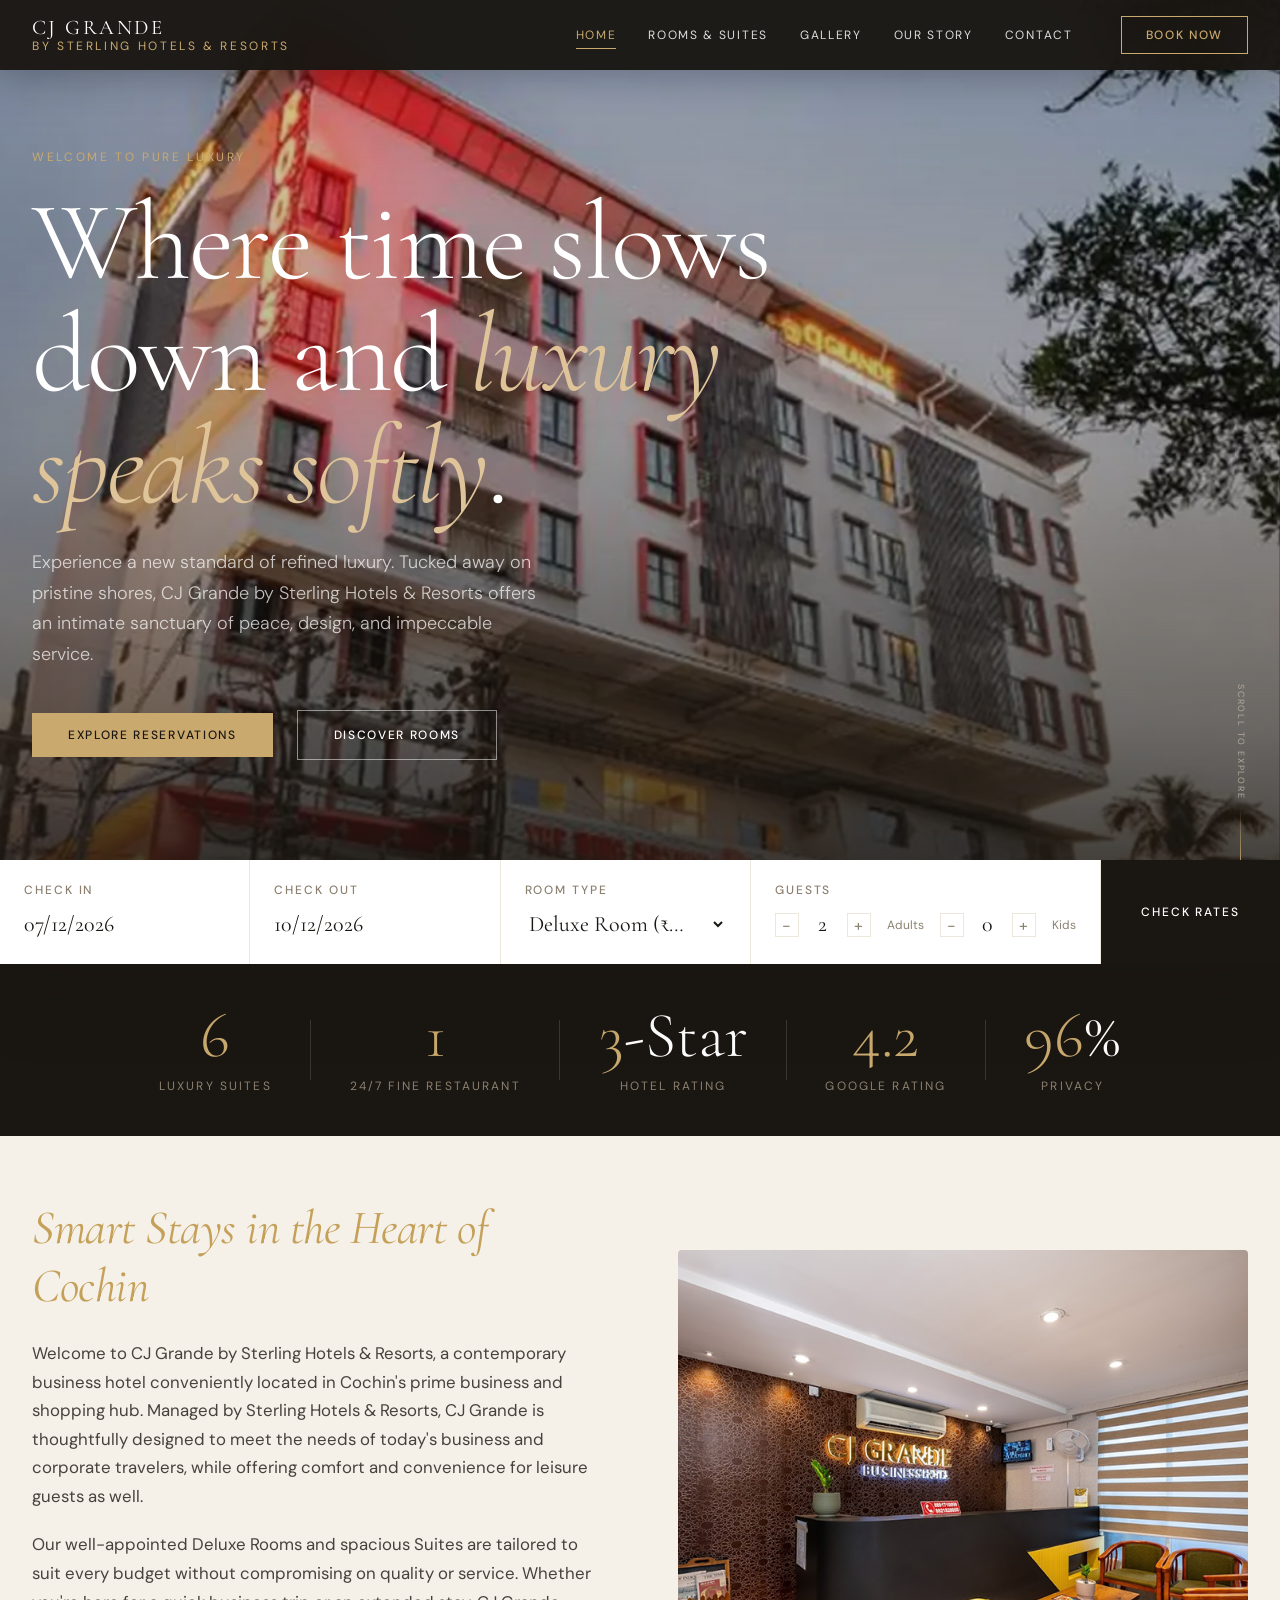
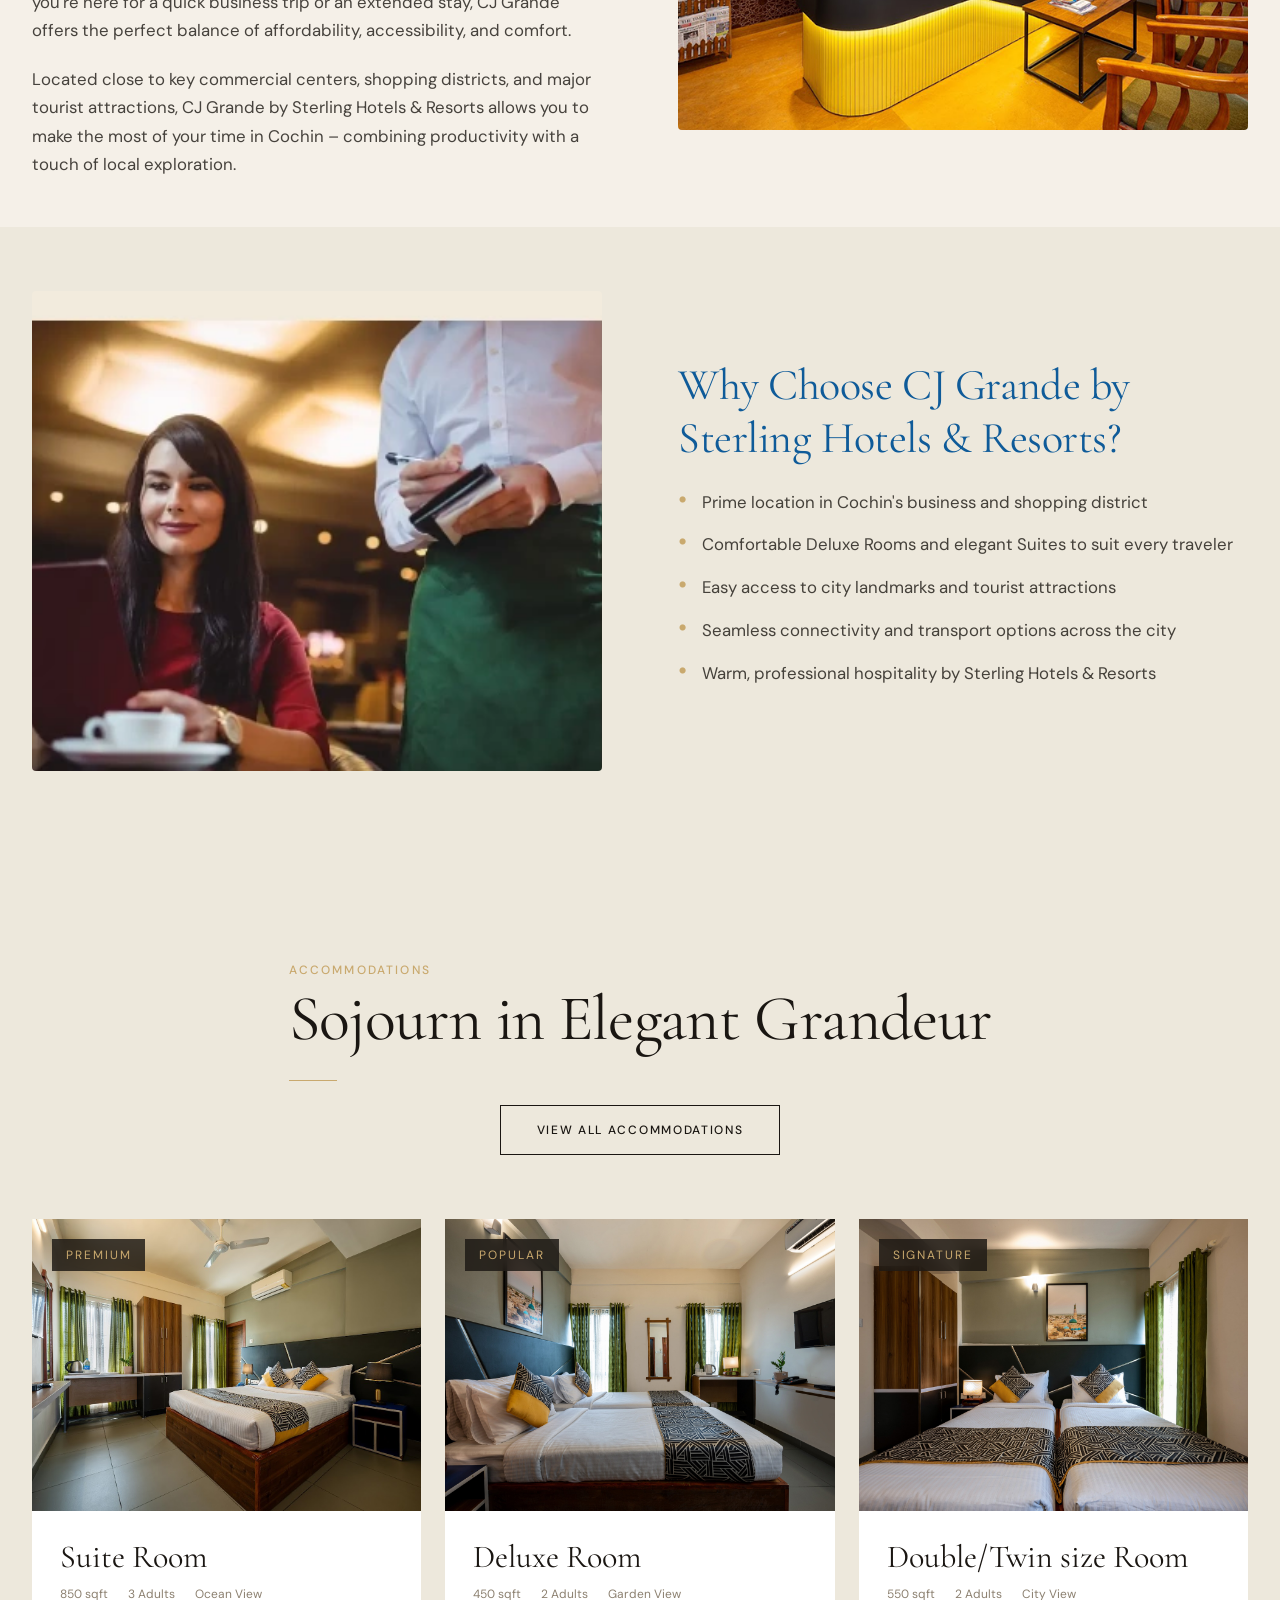
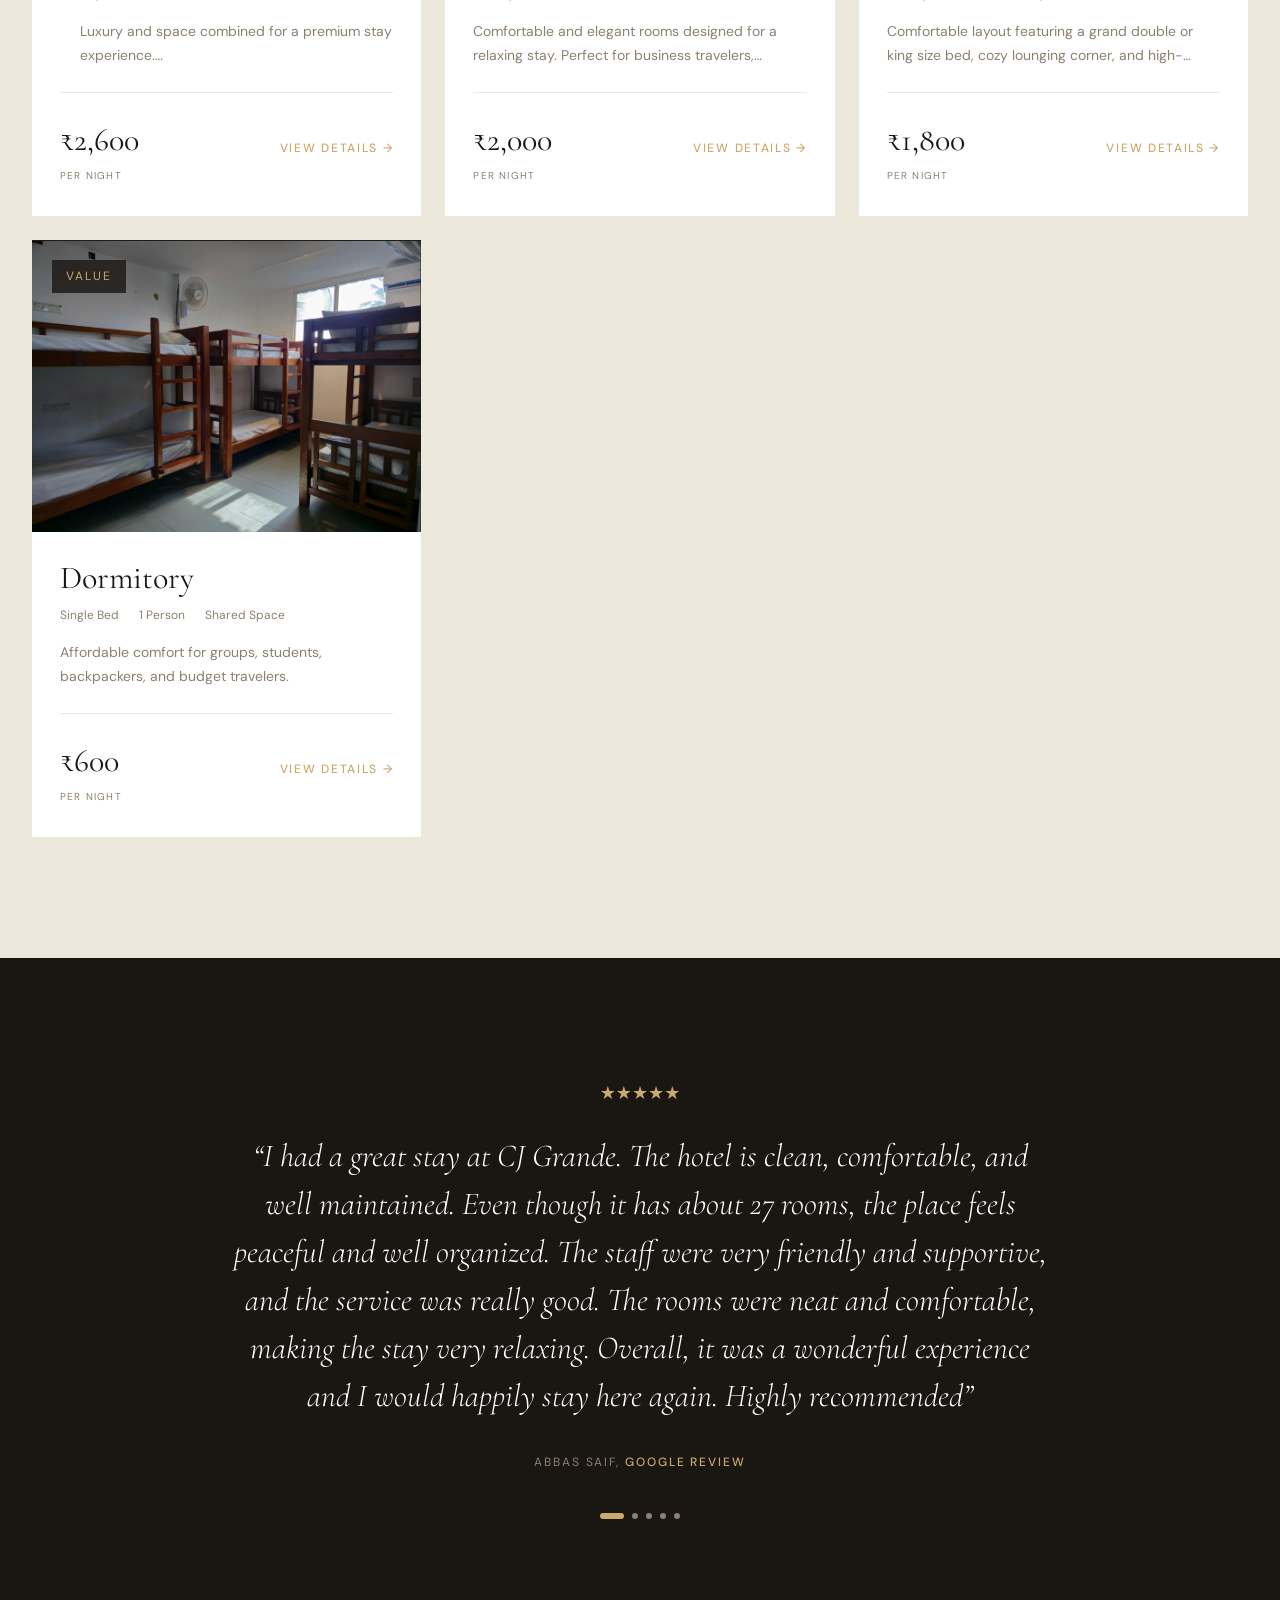
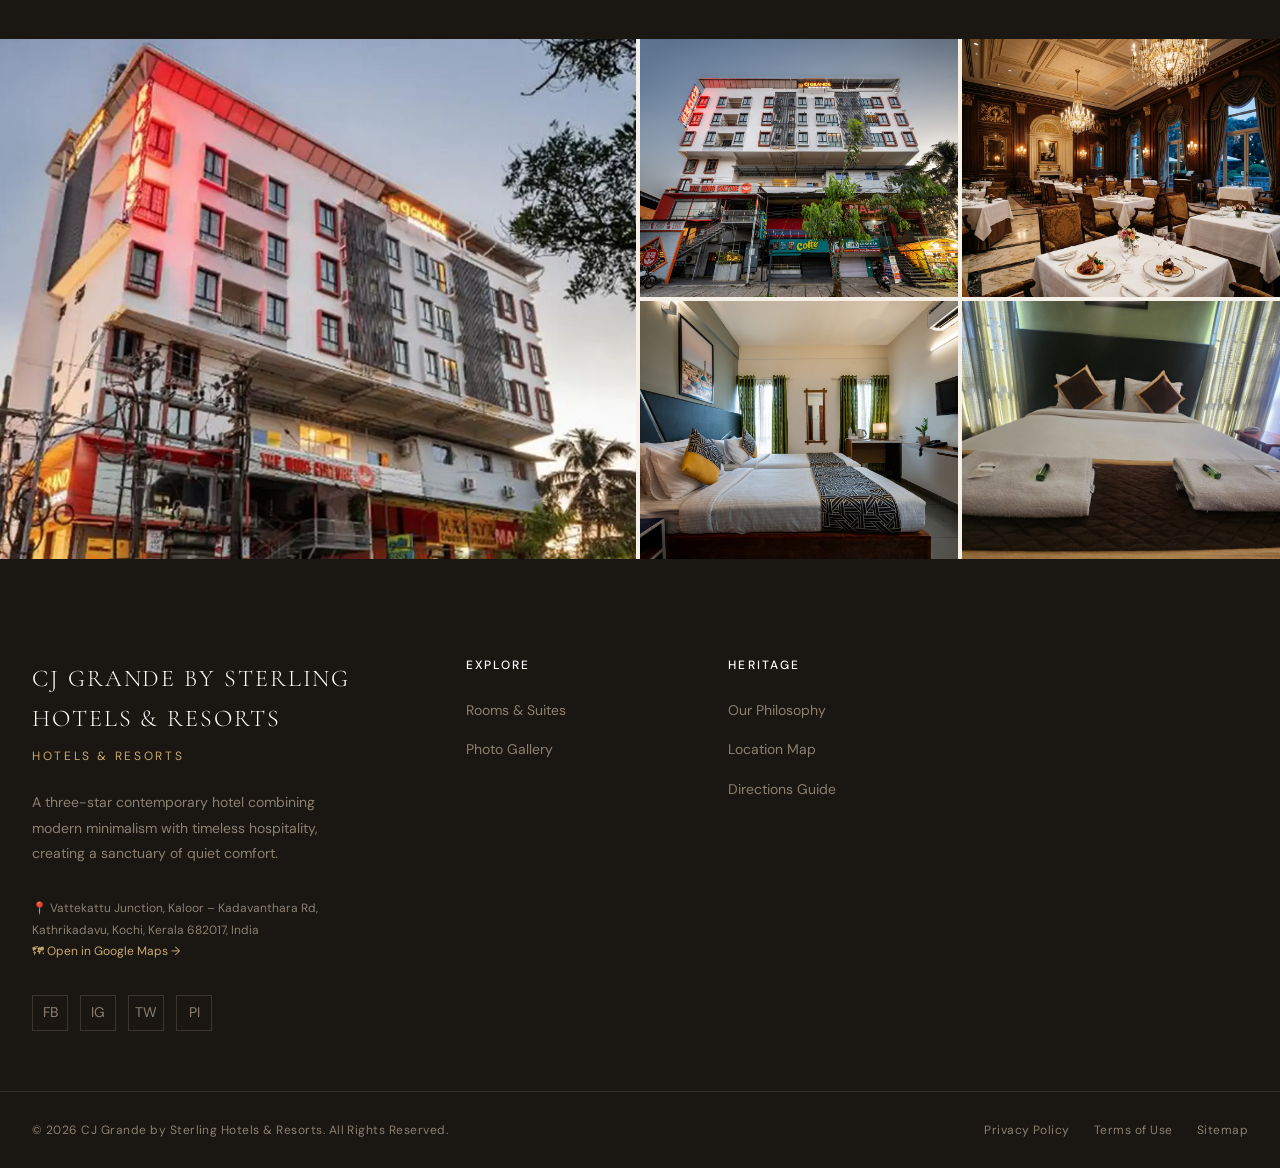
==== commit 85498a9e: "Swap Signature and Premium tags on Suite and Double rooms" ====
--- a/index.html
+++ b/index.html
@@ -231,7 +231,7 @@
         <div class="room-card" onclick="window.location.href='room-detail.html?room=suite'">
           <div class="room-card__image">
             <img src="assets/images/room-premier.webp" alt="Sterling Suite Room">
-            <span class="room-card__badge">Signature</span>
+            <span class="room-card__badge">Premium</span>
           </div>
           <div class="room-card__body">
             <h3 class="room-card__title">Suite Room</h3>
@@ -282,7 +282,7 @@
         <div class="room-card" onclick="window.location.href='room-detail.html?room=double'">
           <div class="room-card__image">
             <img src="assets/images/gallery/hg-58.jpg" alt="Double/Twin Room">
-            <span class="room-card__badge">Premium</span>
+            <span class="room-card__badge">Signature</span>
           </div>
           <div class="room-card__body">
             <h3 class="room-card__title">Double/Twin size Room</h3>
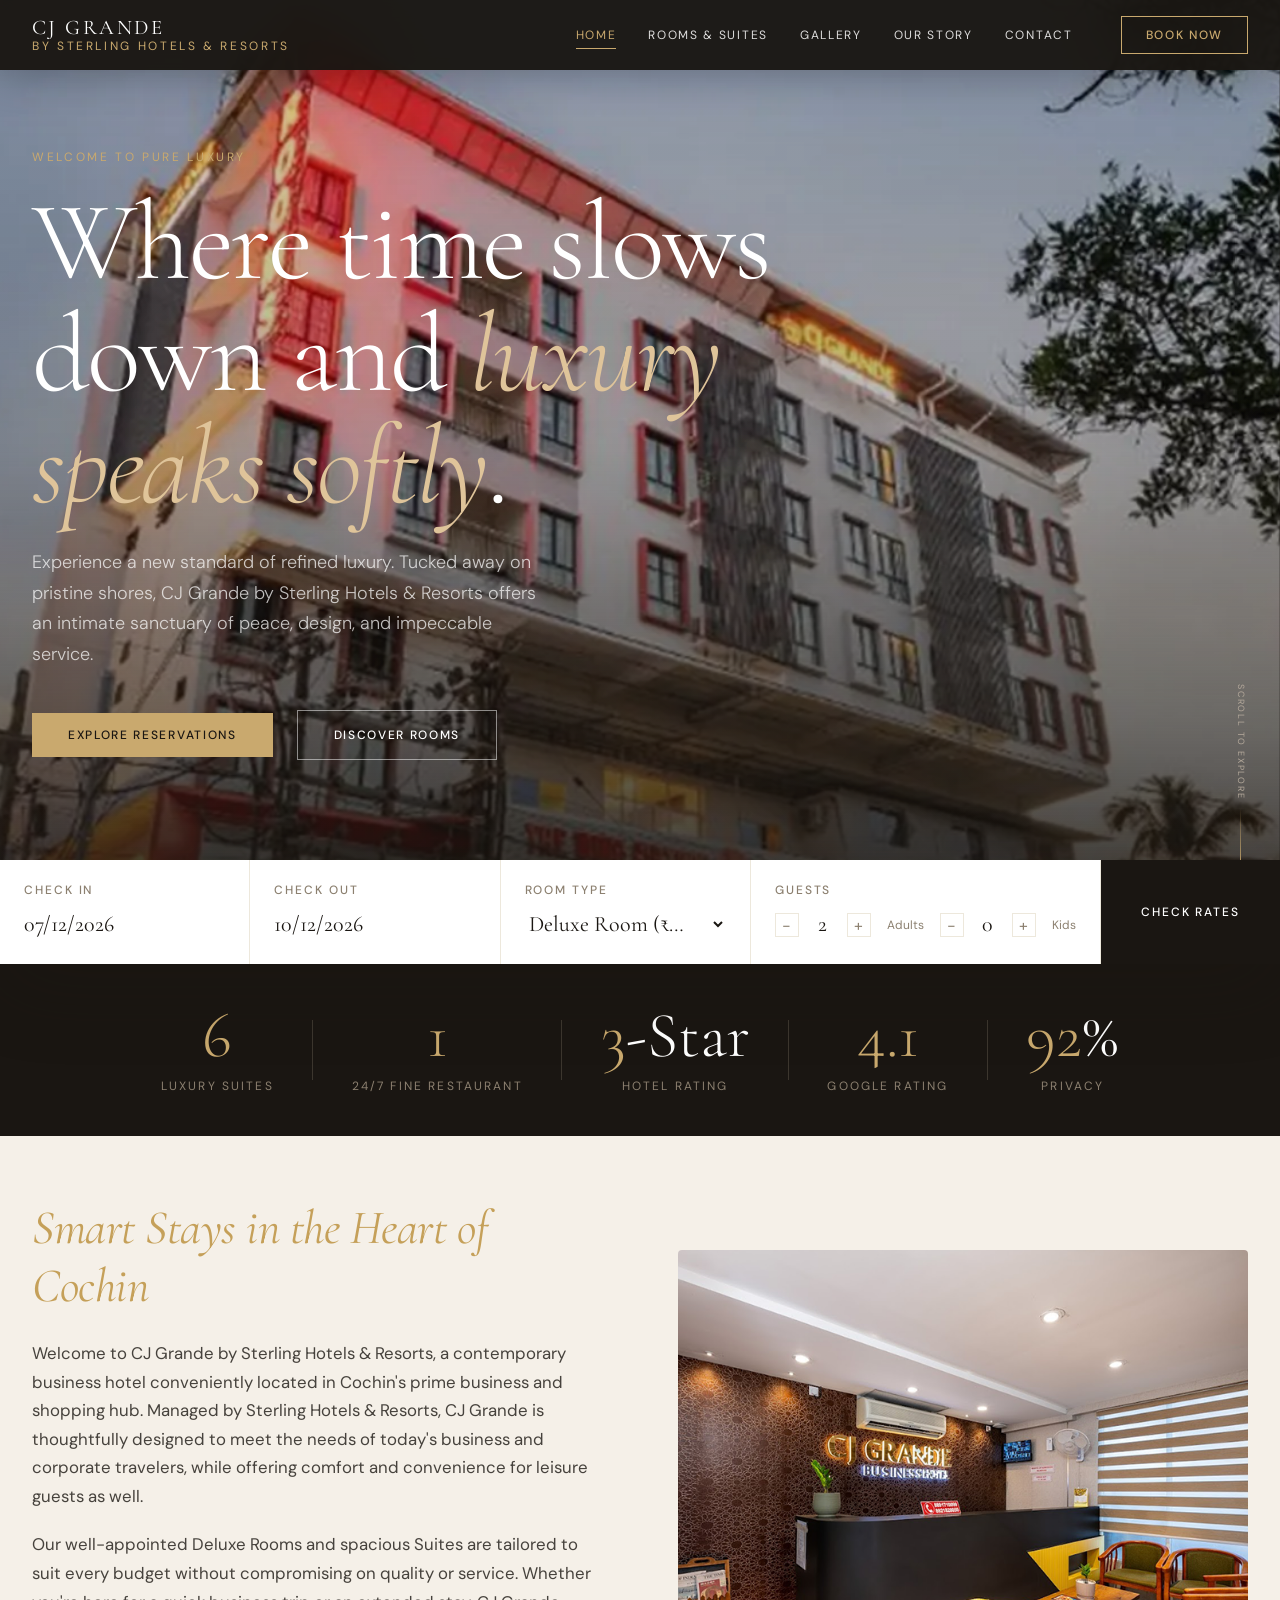
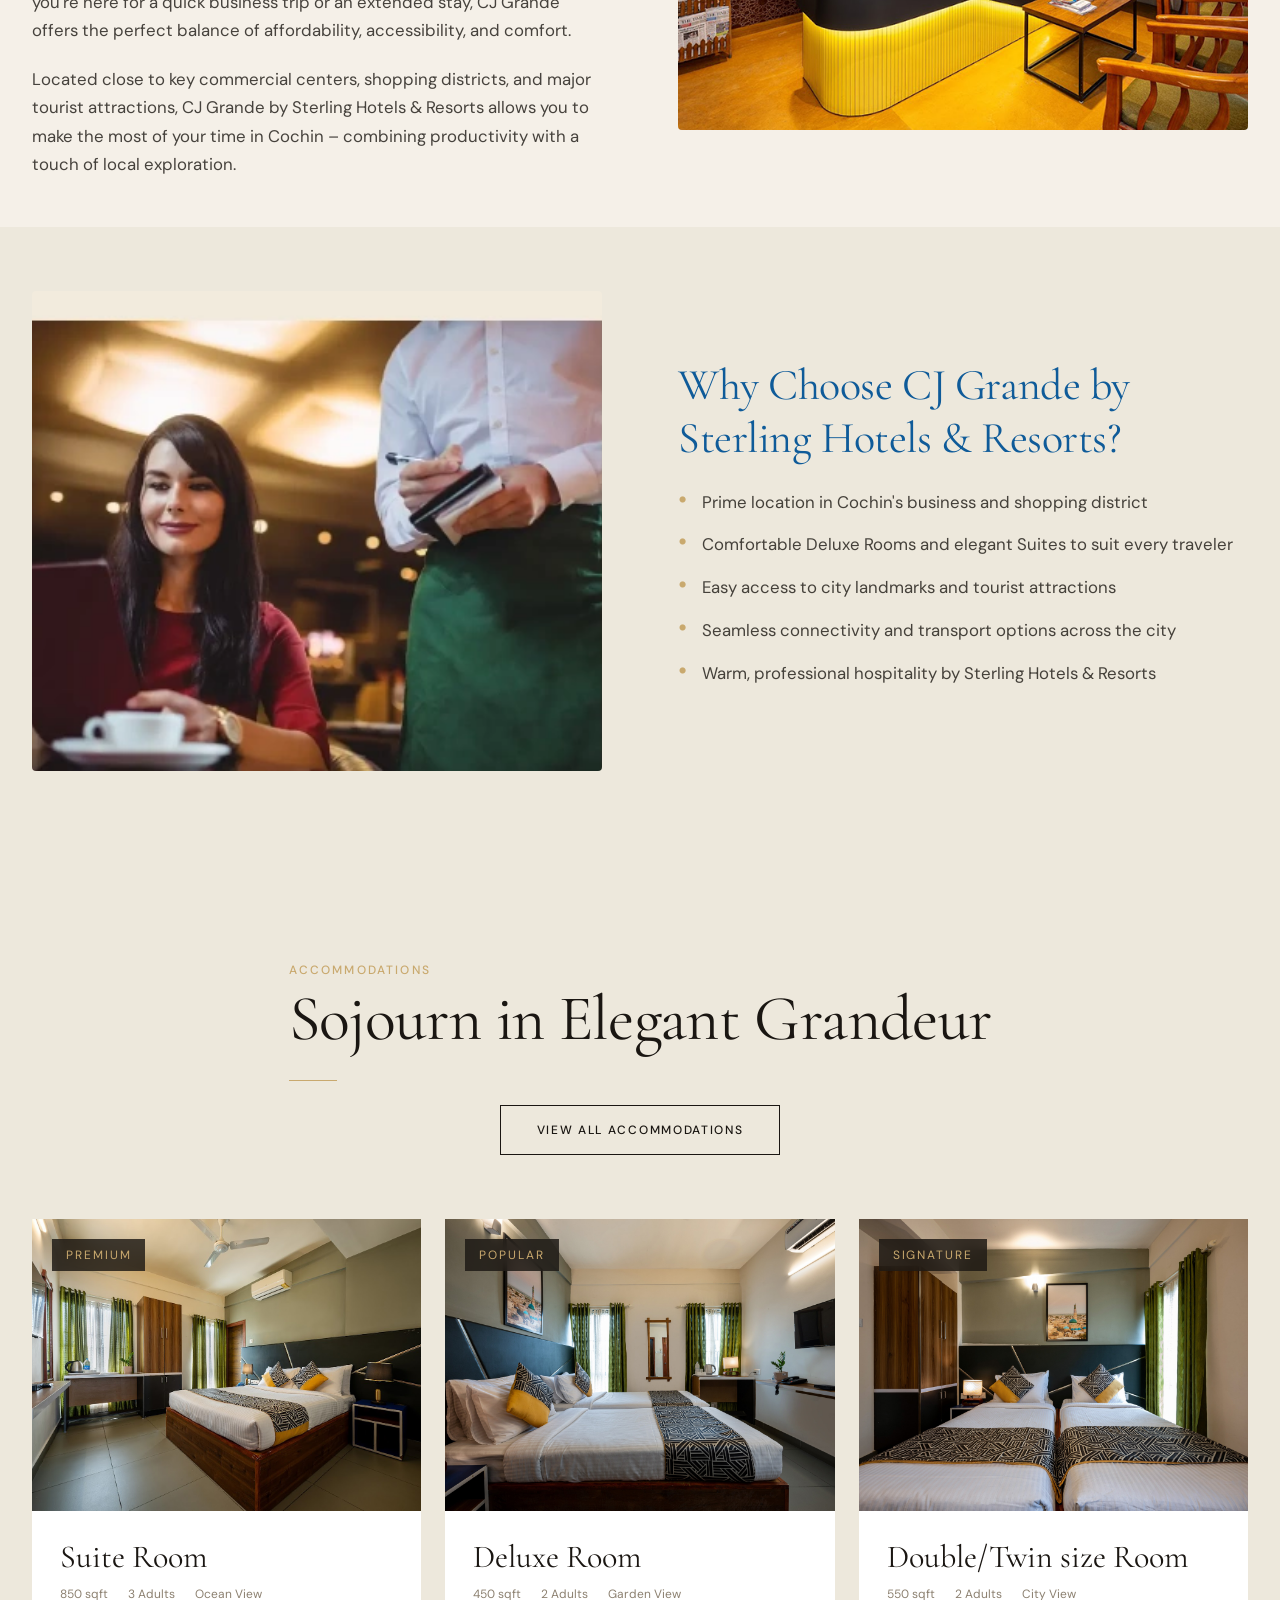
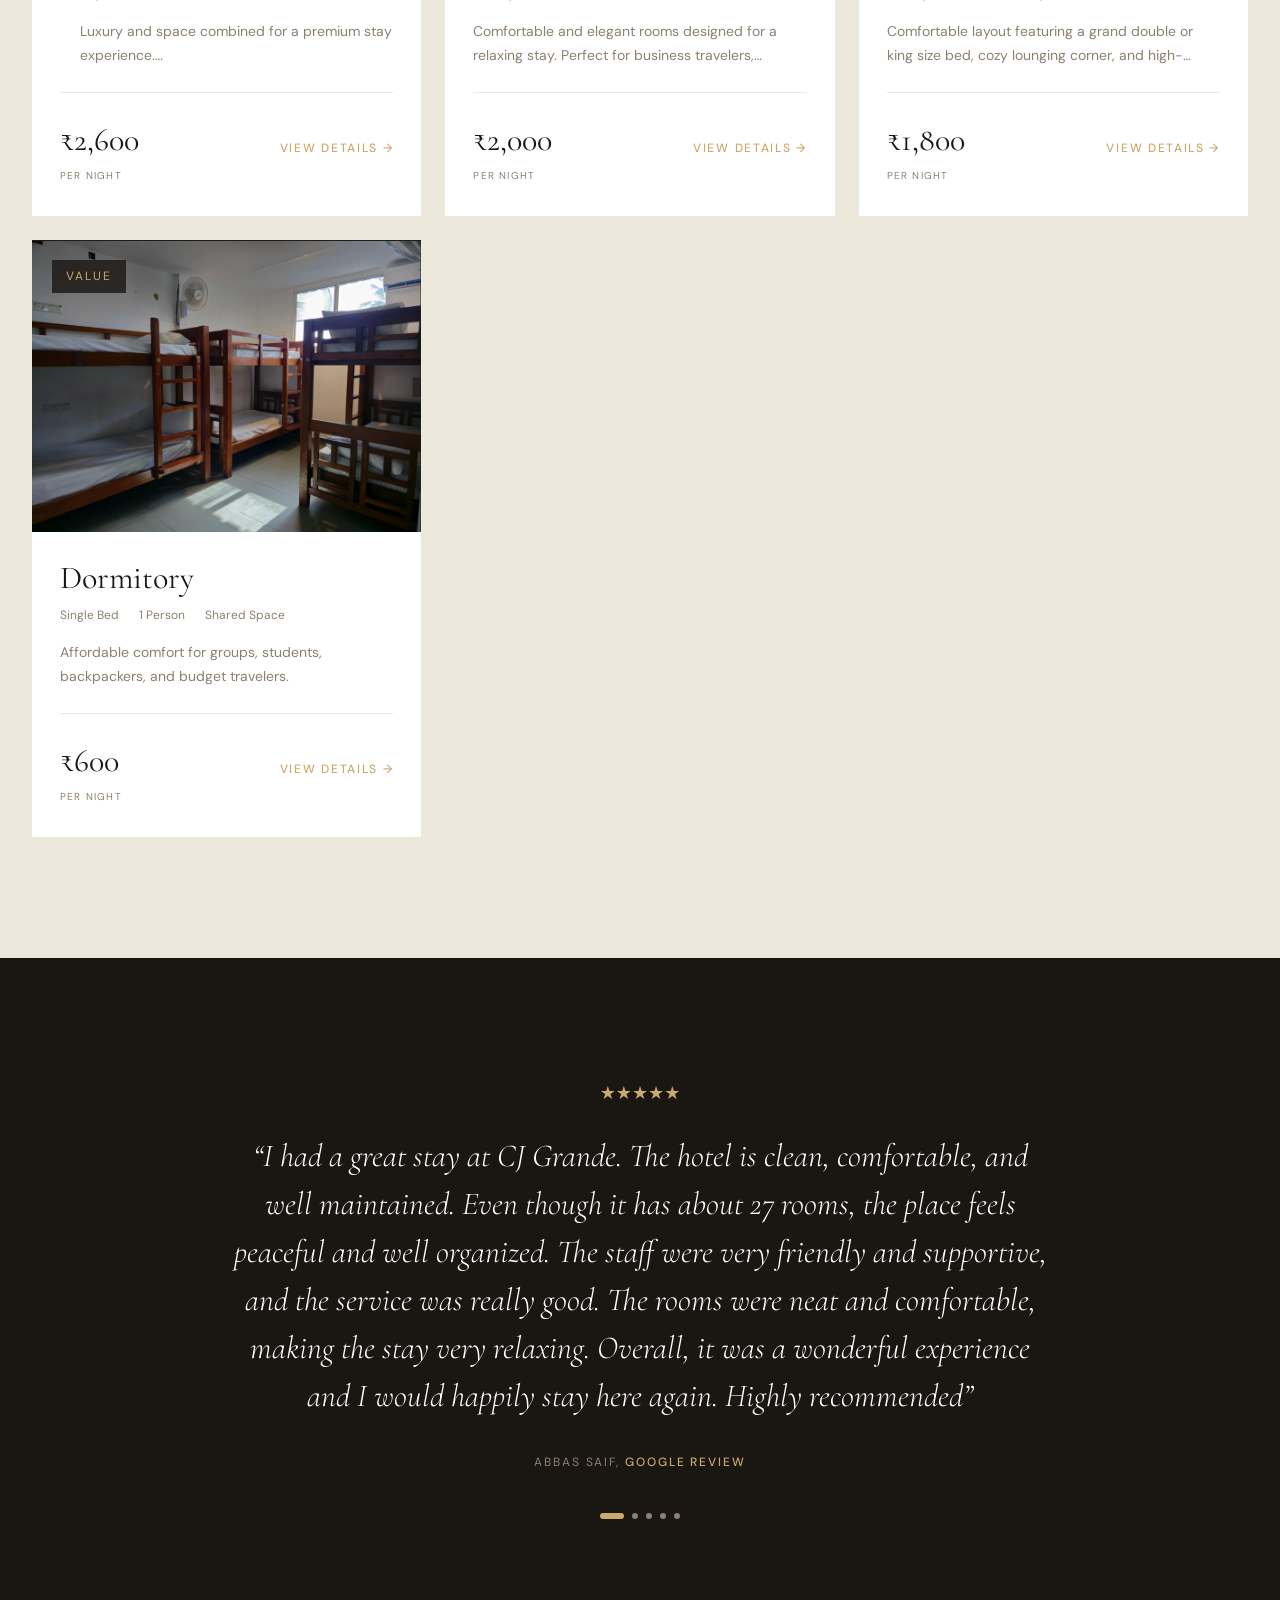
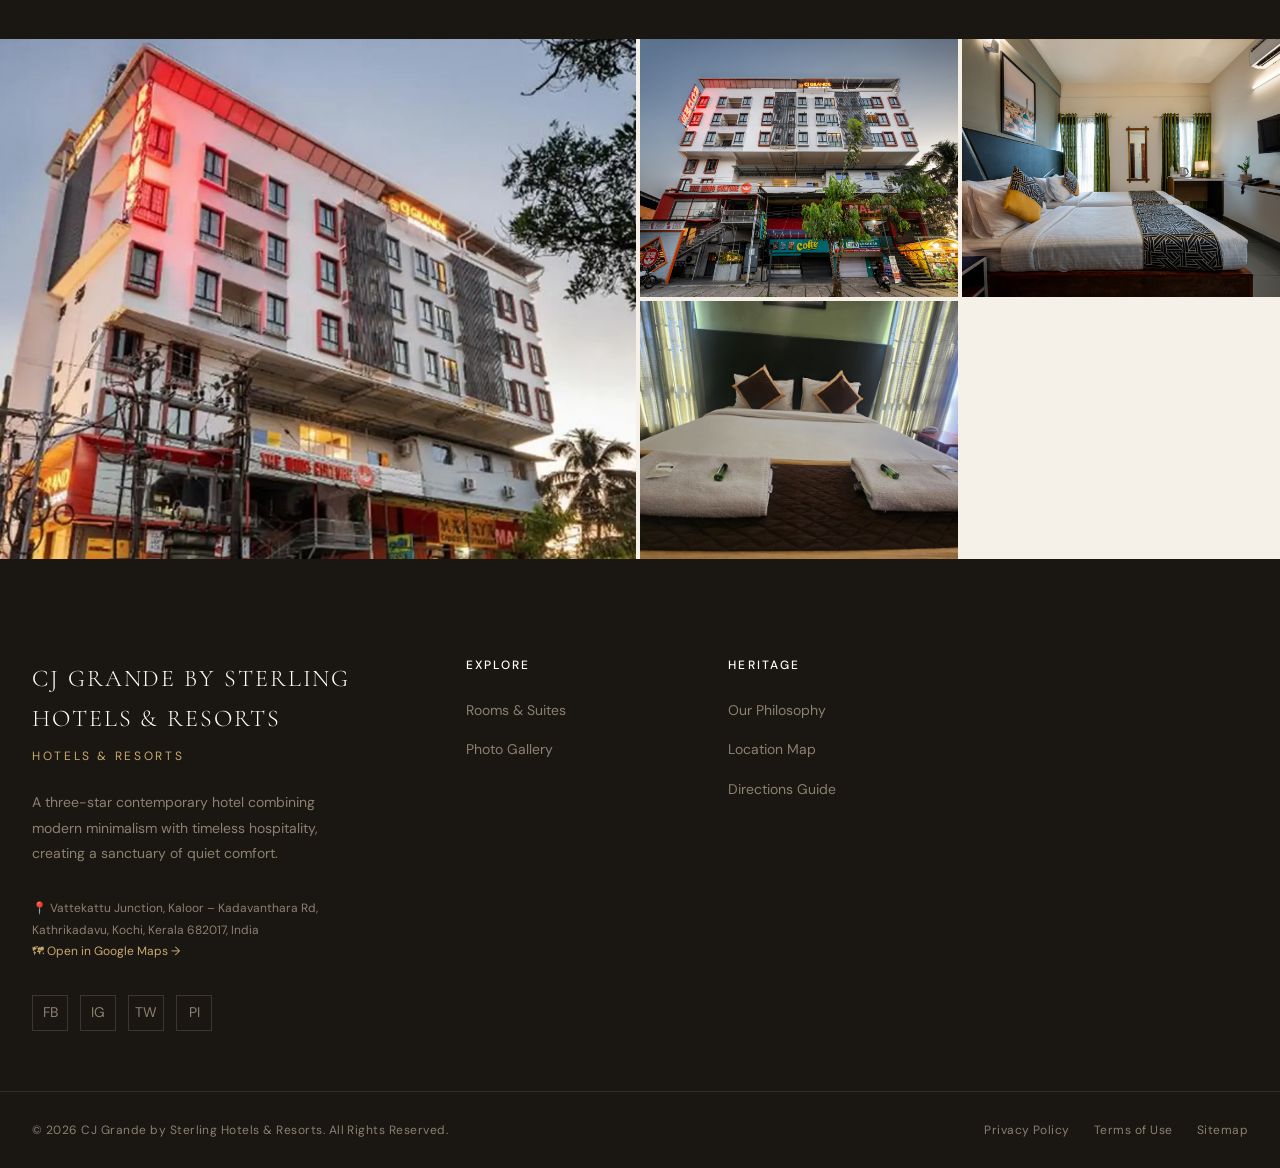
==== commit 89afe156: "Remove dining restaurant picture from gallery strip" ====
--- a/index.html
+++ b/index.html
@@ -386,10 +386,7 @@
       <img src="assets/images/gallery/hg-37.jpg" alt="CJ Grande Facade">
       <div class="gallery-strip__overlay"><span class="gallery-strip__icon">🔍</span></div>
     </div>
-    <div class="gallery-strip__item">
-      <img src="assets/images/dining-restaurant.webp" alt="Sterling Fine Dining Restaurant">
-      <div class="gallery-strip__overlay"><span class="gallery-strip__icon">🔍</span></div>
-    </div>
+
     <div class="gallery-strip__item">
       <img src="assets/images/gallery/hg-63.jpg" alt="Luxury Deluxe Guest Room">
       <div class="gallery-strip__overlay"><span class="gallery-strip__icon">🔍</span></div>
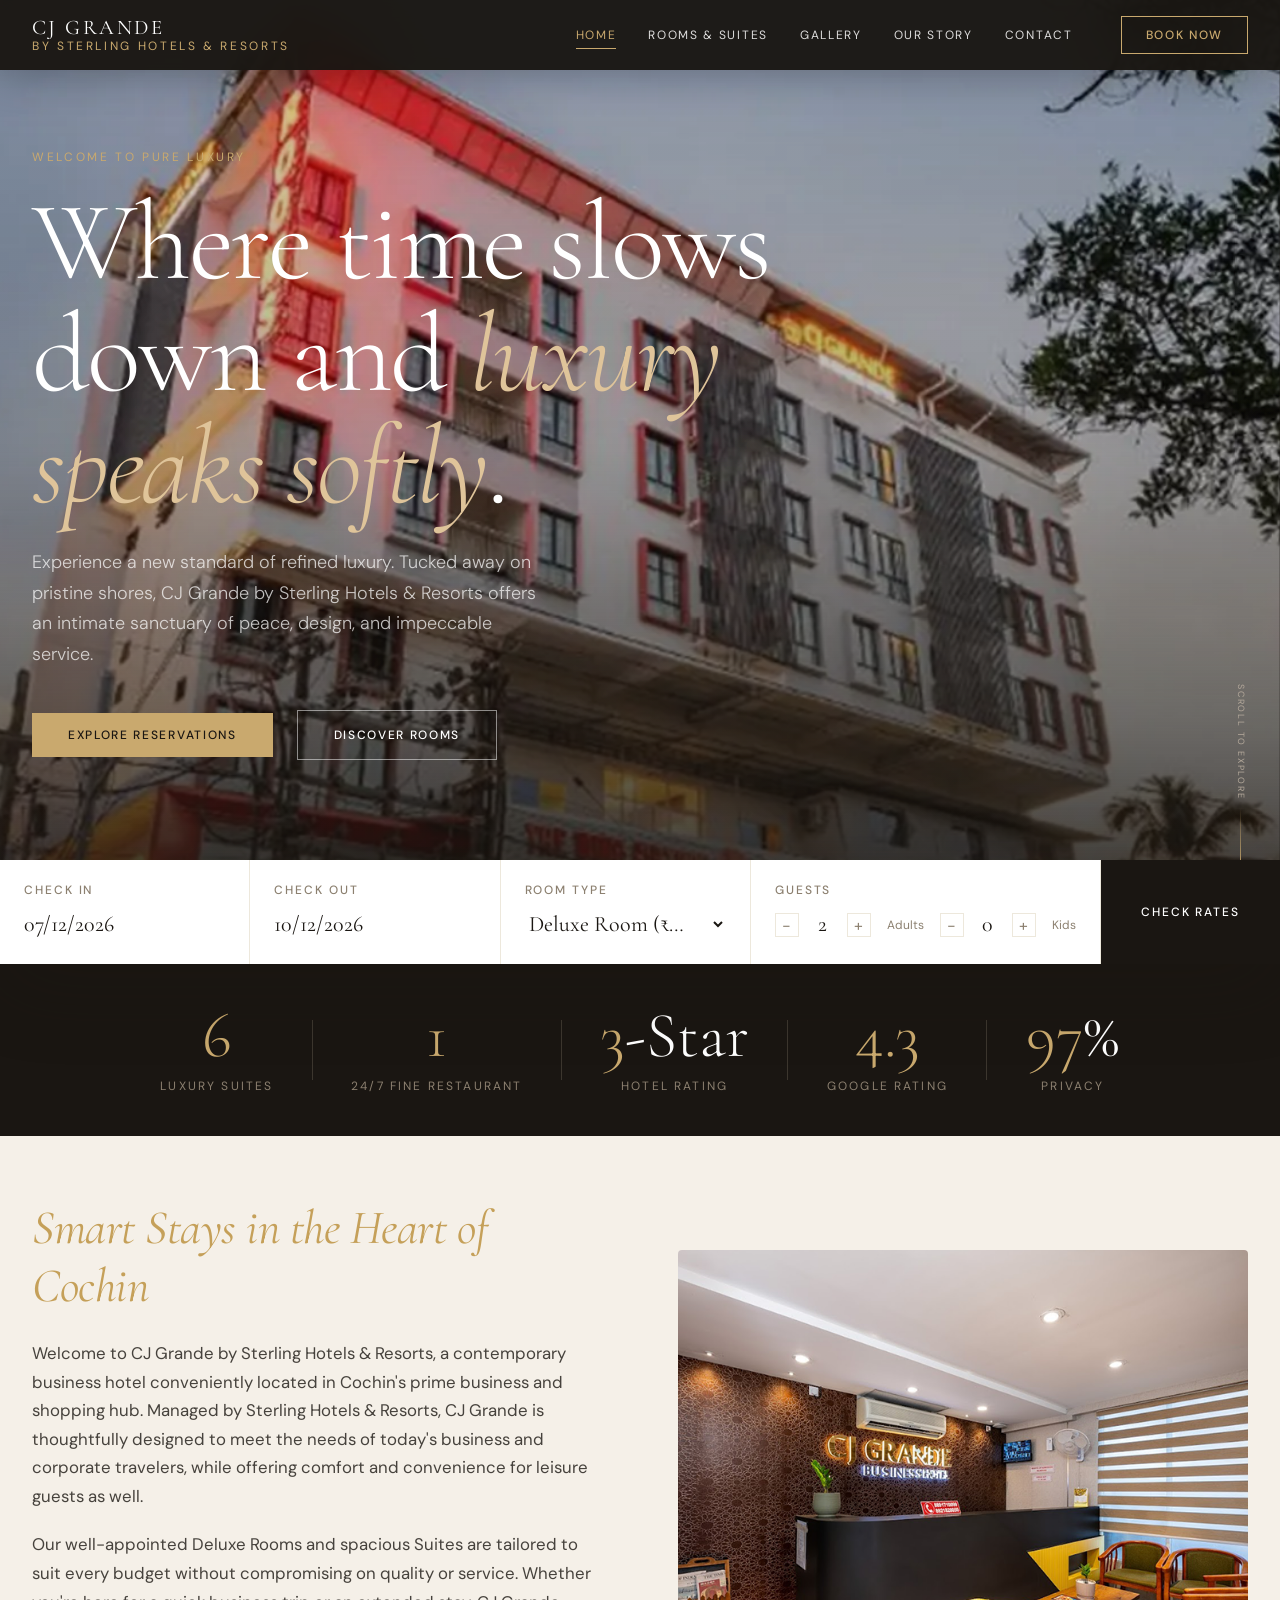
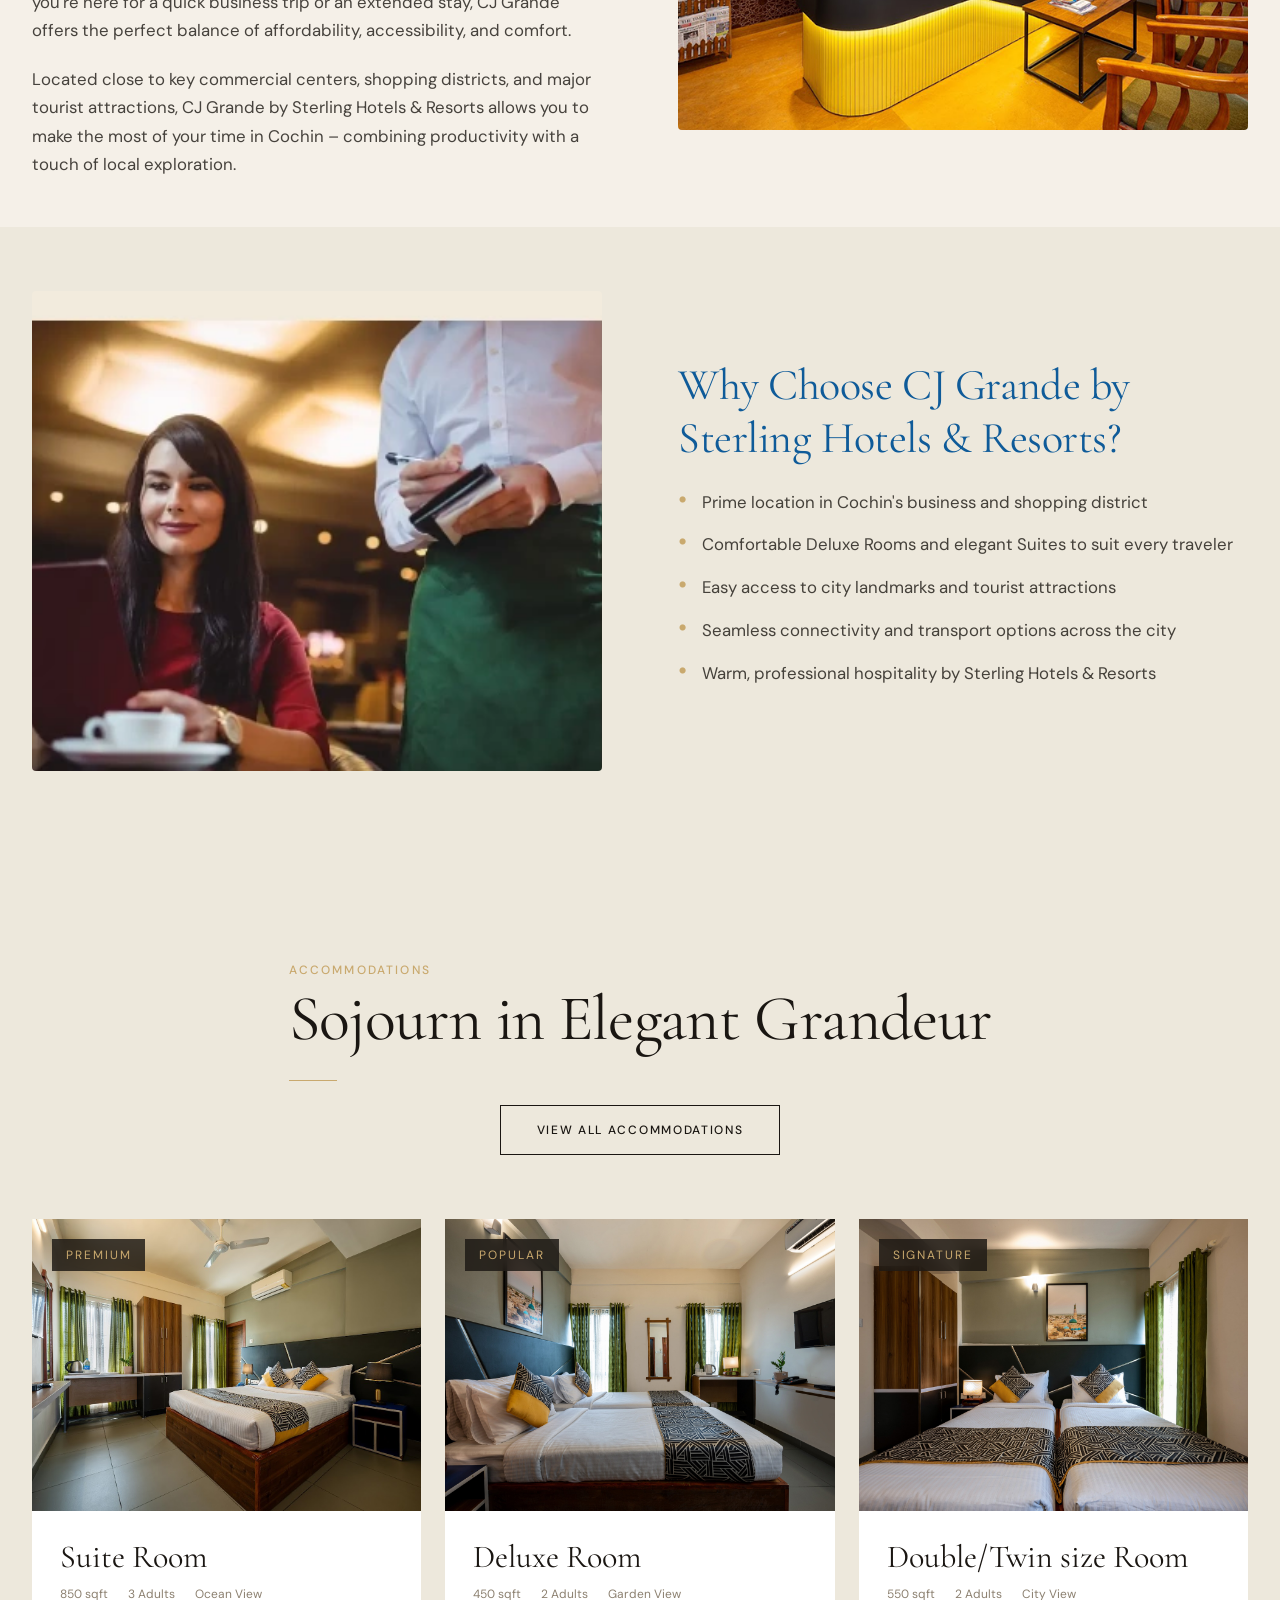
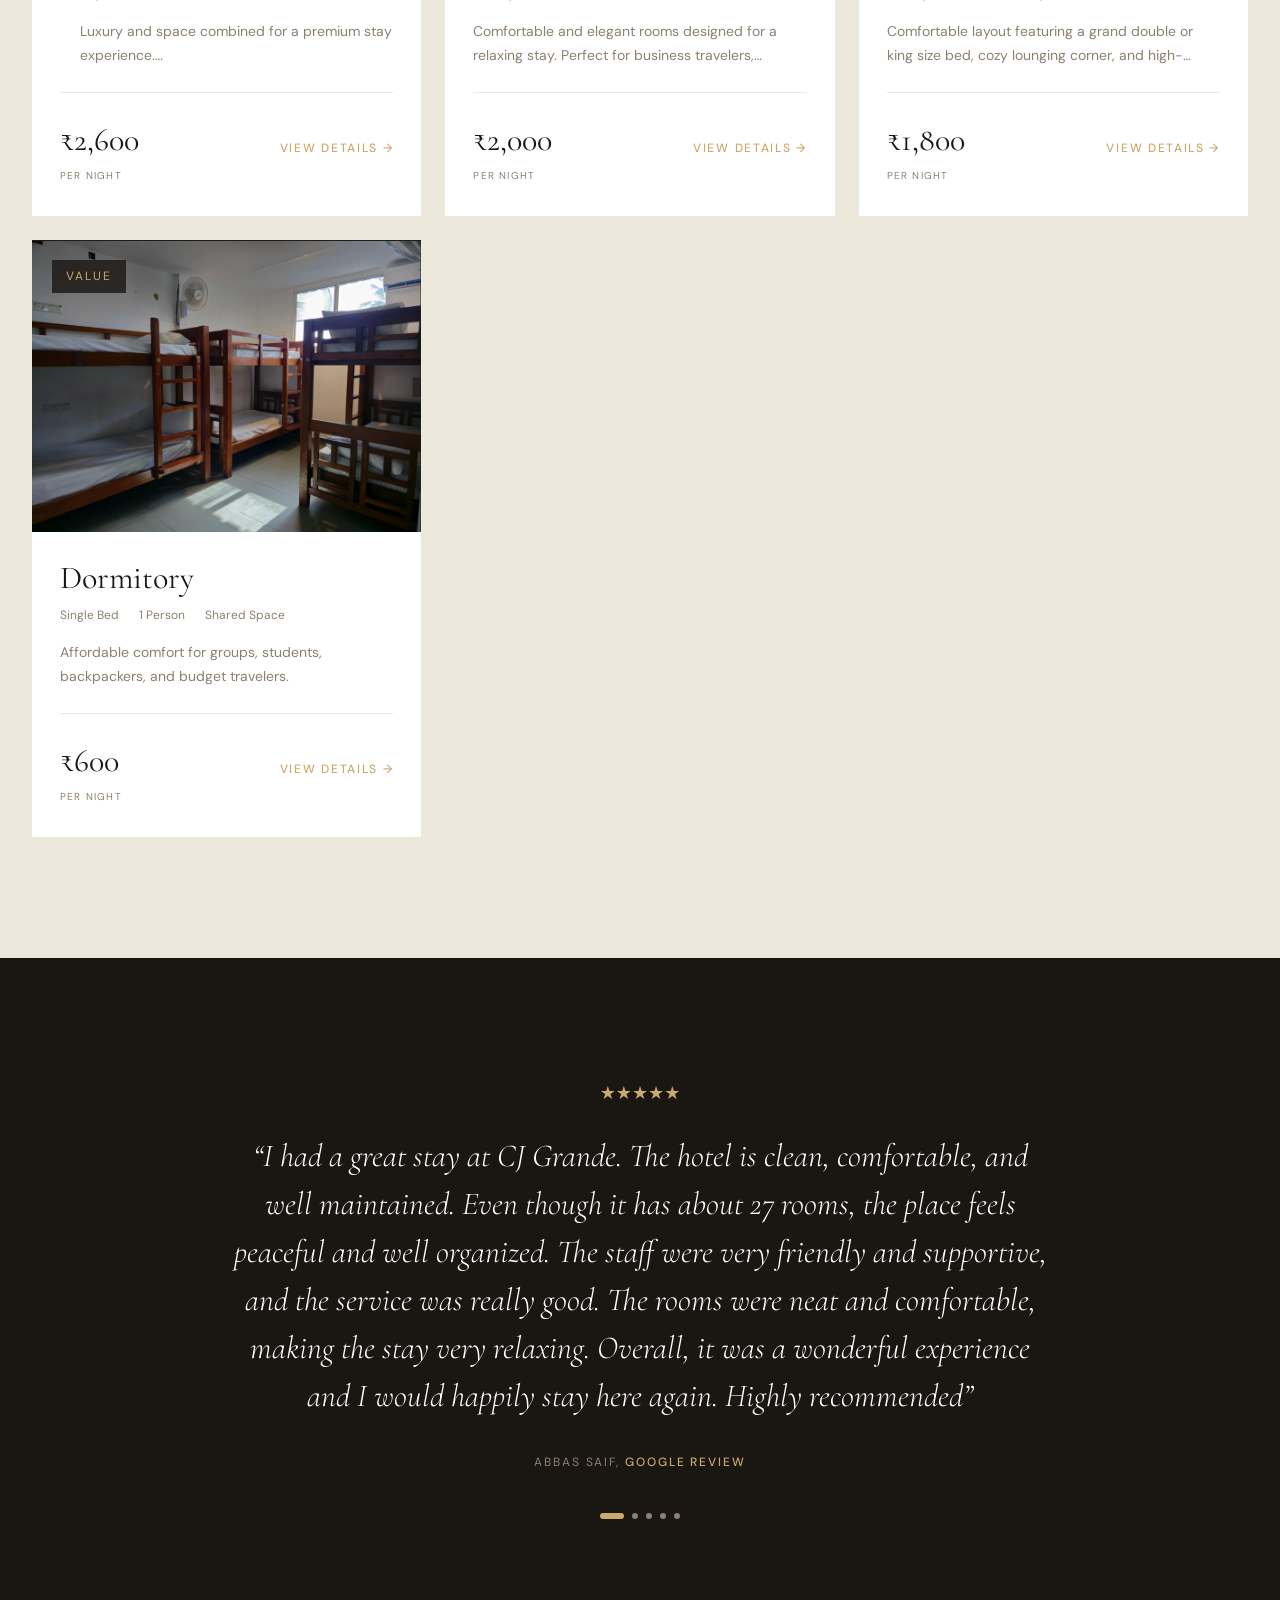
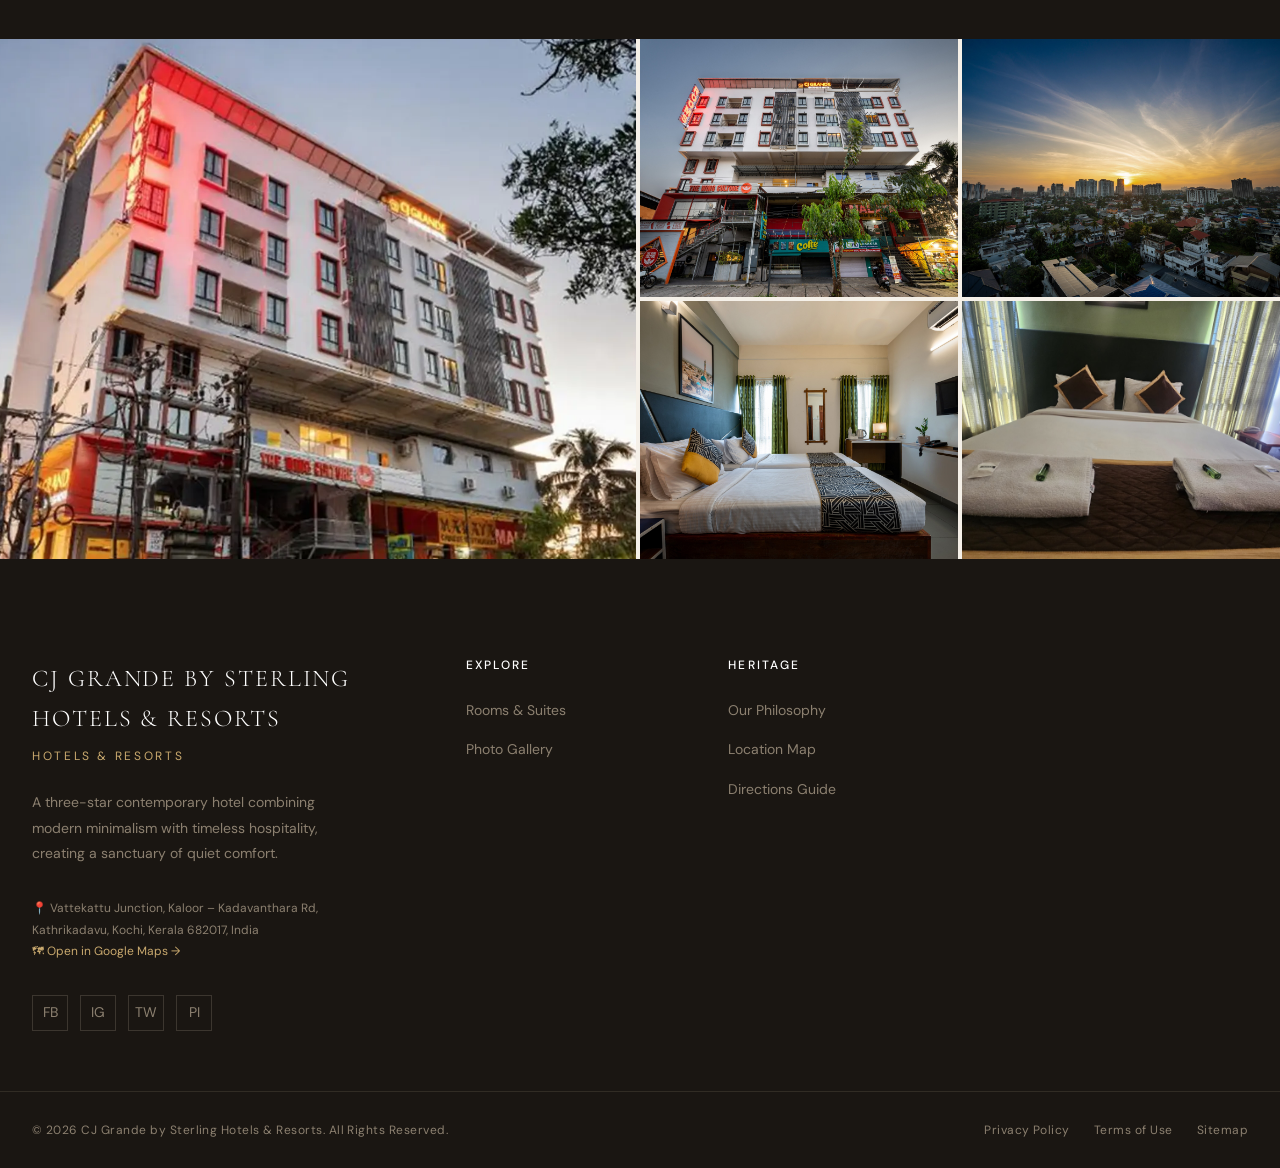
==== commit 6d90d1af: "Add Image 33 to gallery strip in place of dining restaurant" ====
--- a/index.html
+++ b/index.html
@@ -386,6 +386,10 @@
       <img src="assets/images/gallery/hg-37.jpg" alt="CJ Grande Facade">
       <div class="gallery-strip__overlay"><span class="gallery-strip__icon">🔍</span></div>
     </div>
+    <div class="gallery-strip__item">
+      <img src="assets/images/gallery/hg-33.jpg" alt="Lush landscaping and scenic outdoor garden view">
+      <div class="gallery-strip__overlay"><span class="gallery-strip__icon">🔍</span></div>
+    </div>
 
     <div class="gallery-strip__item">
       <img src="assets/images/gallery/hg-63.jpg" alt="Luxury Deluxe Guest Room">
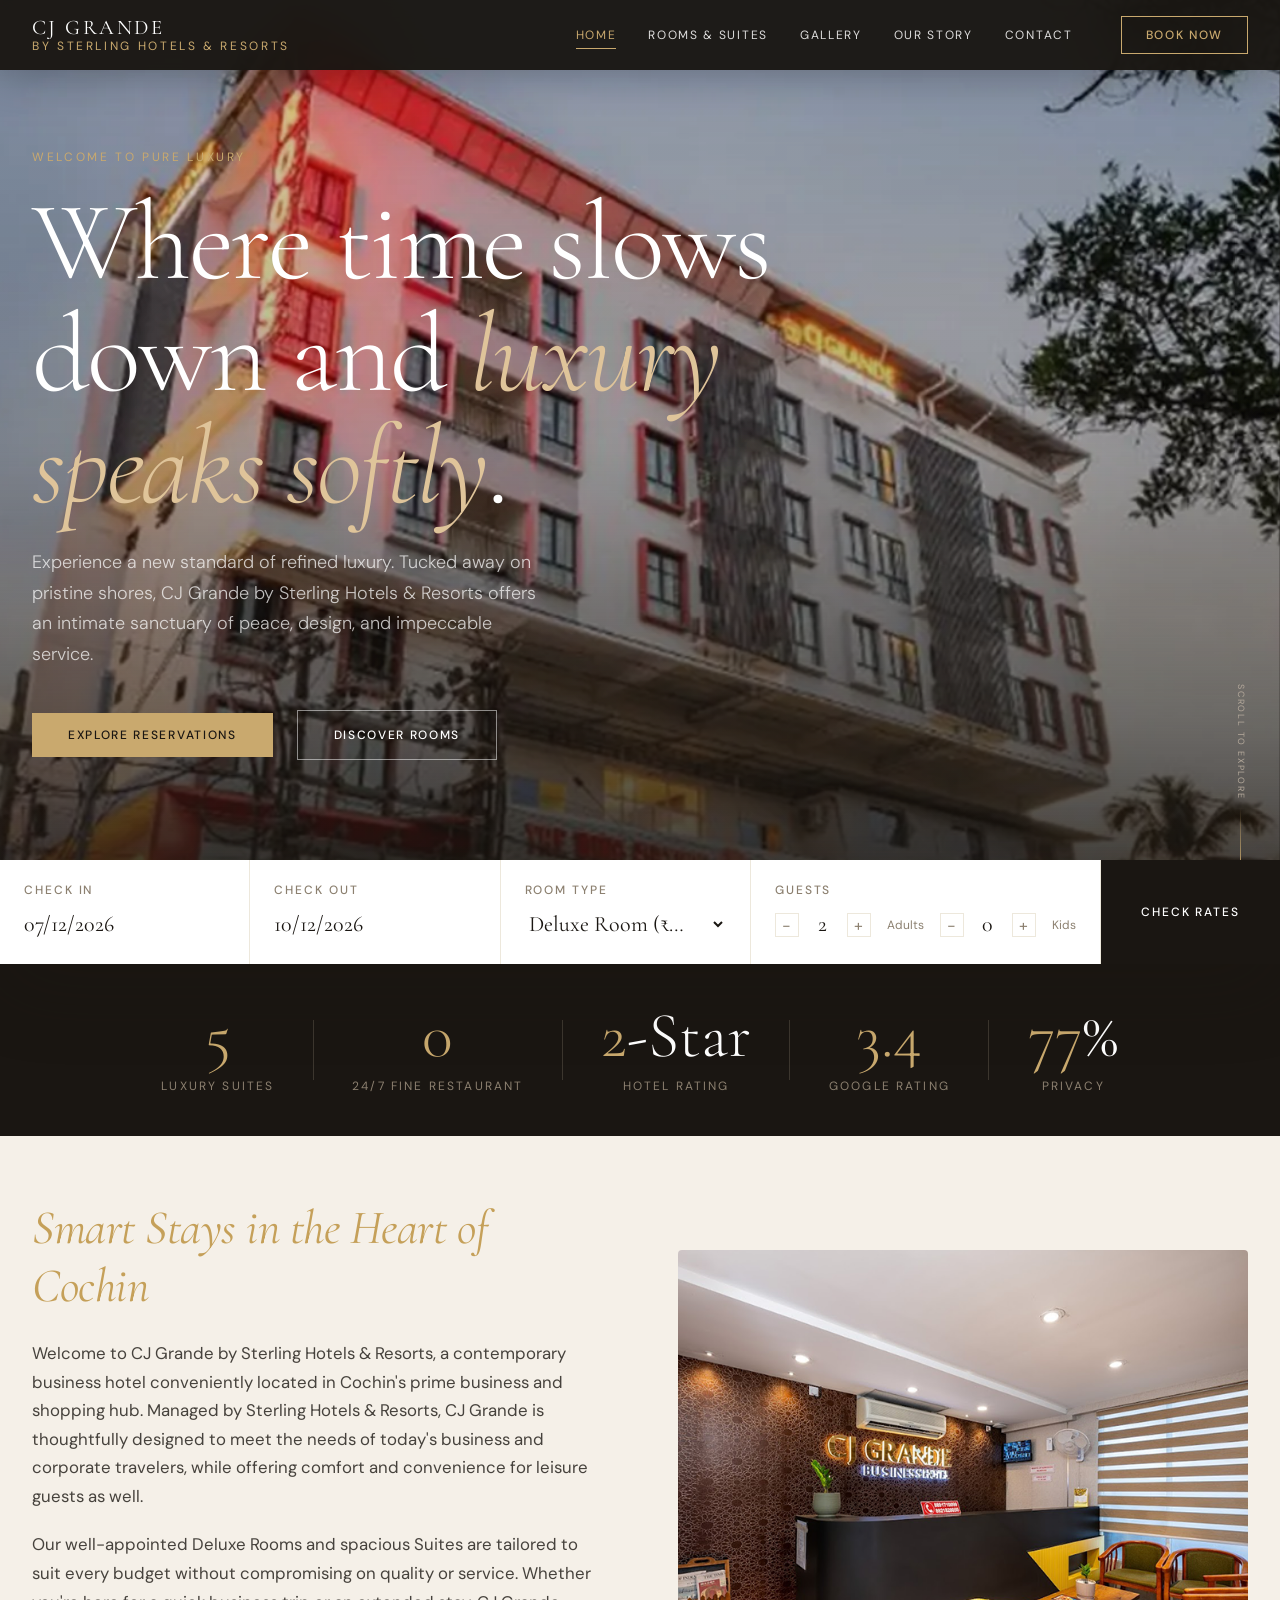
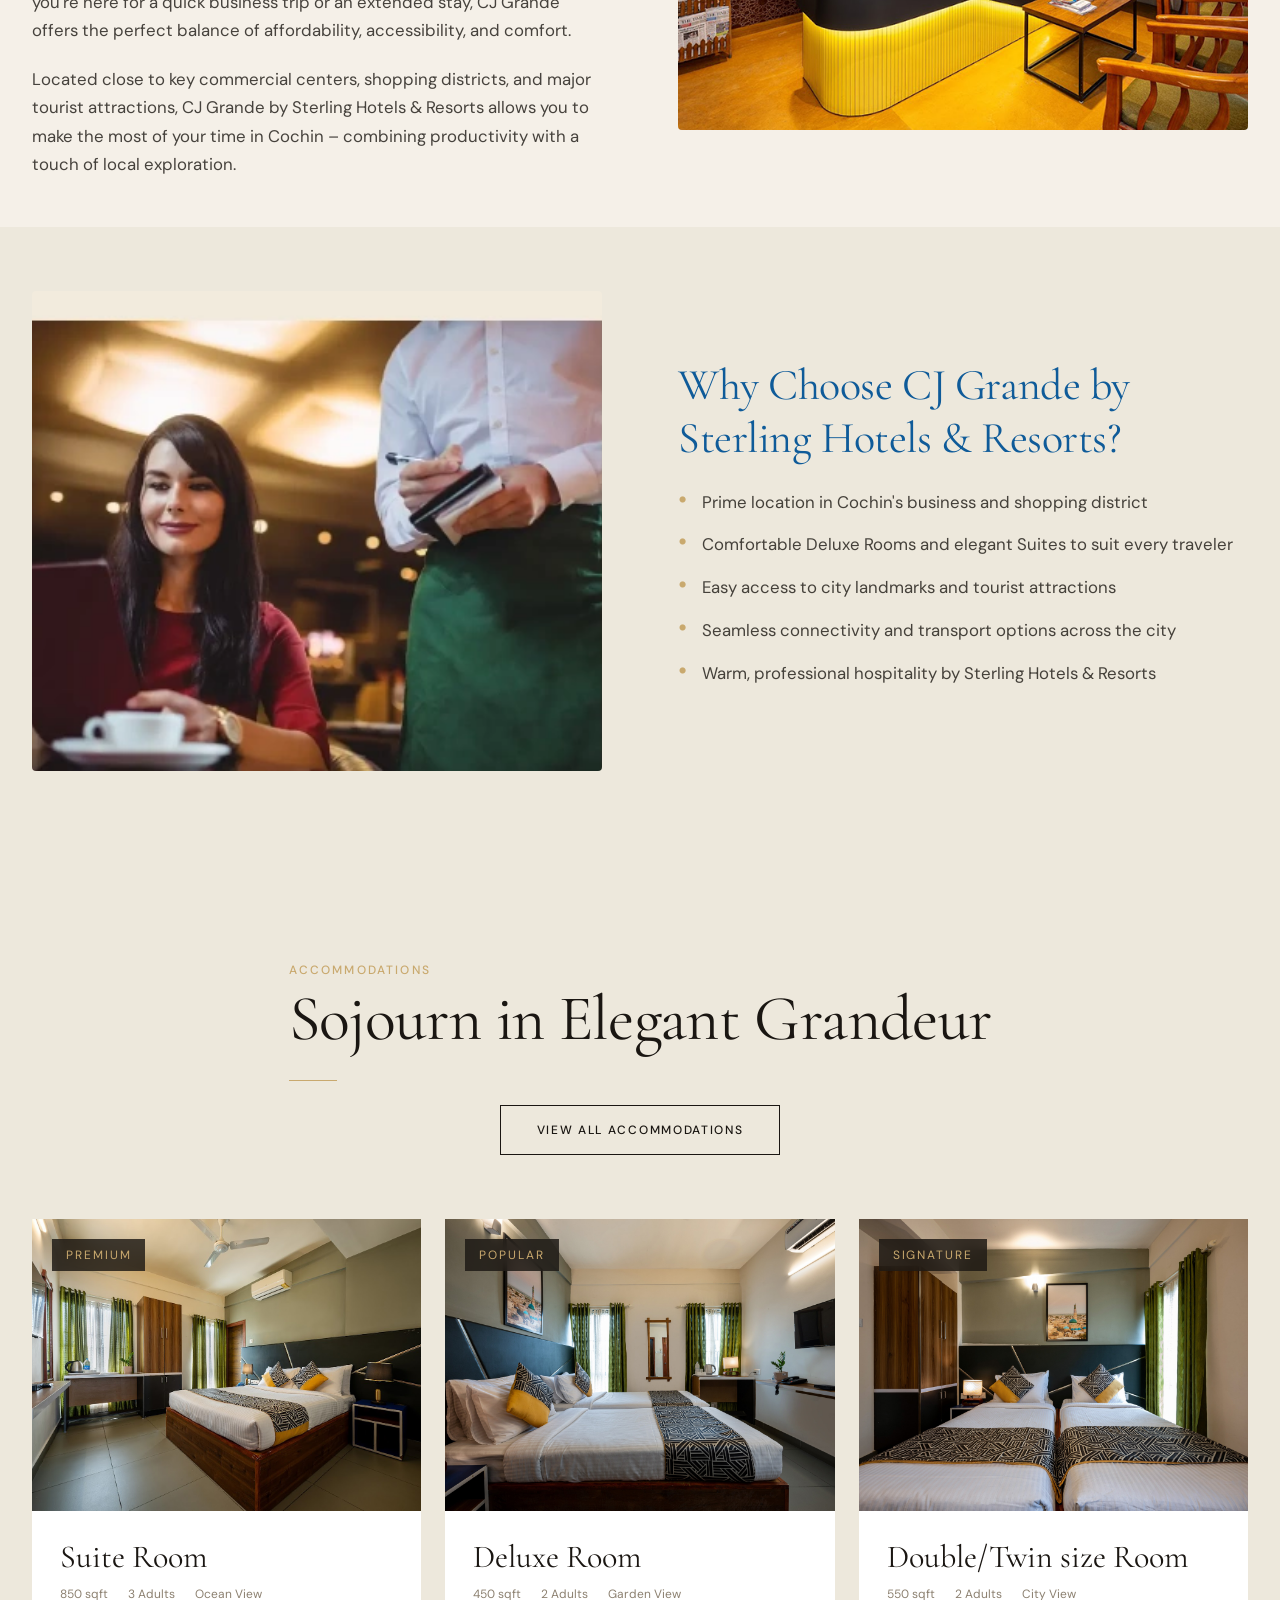
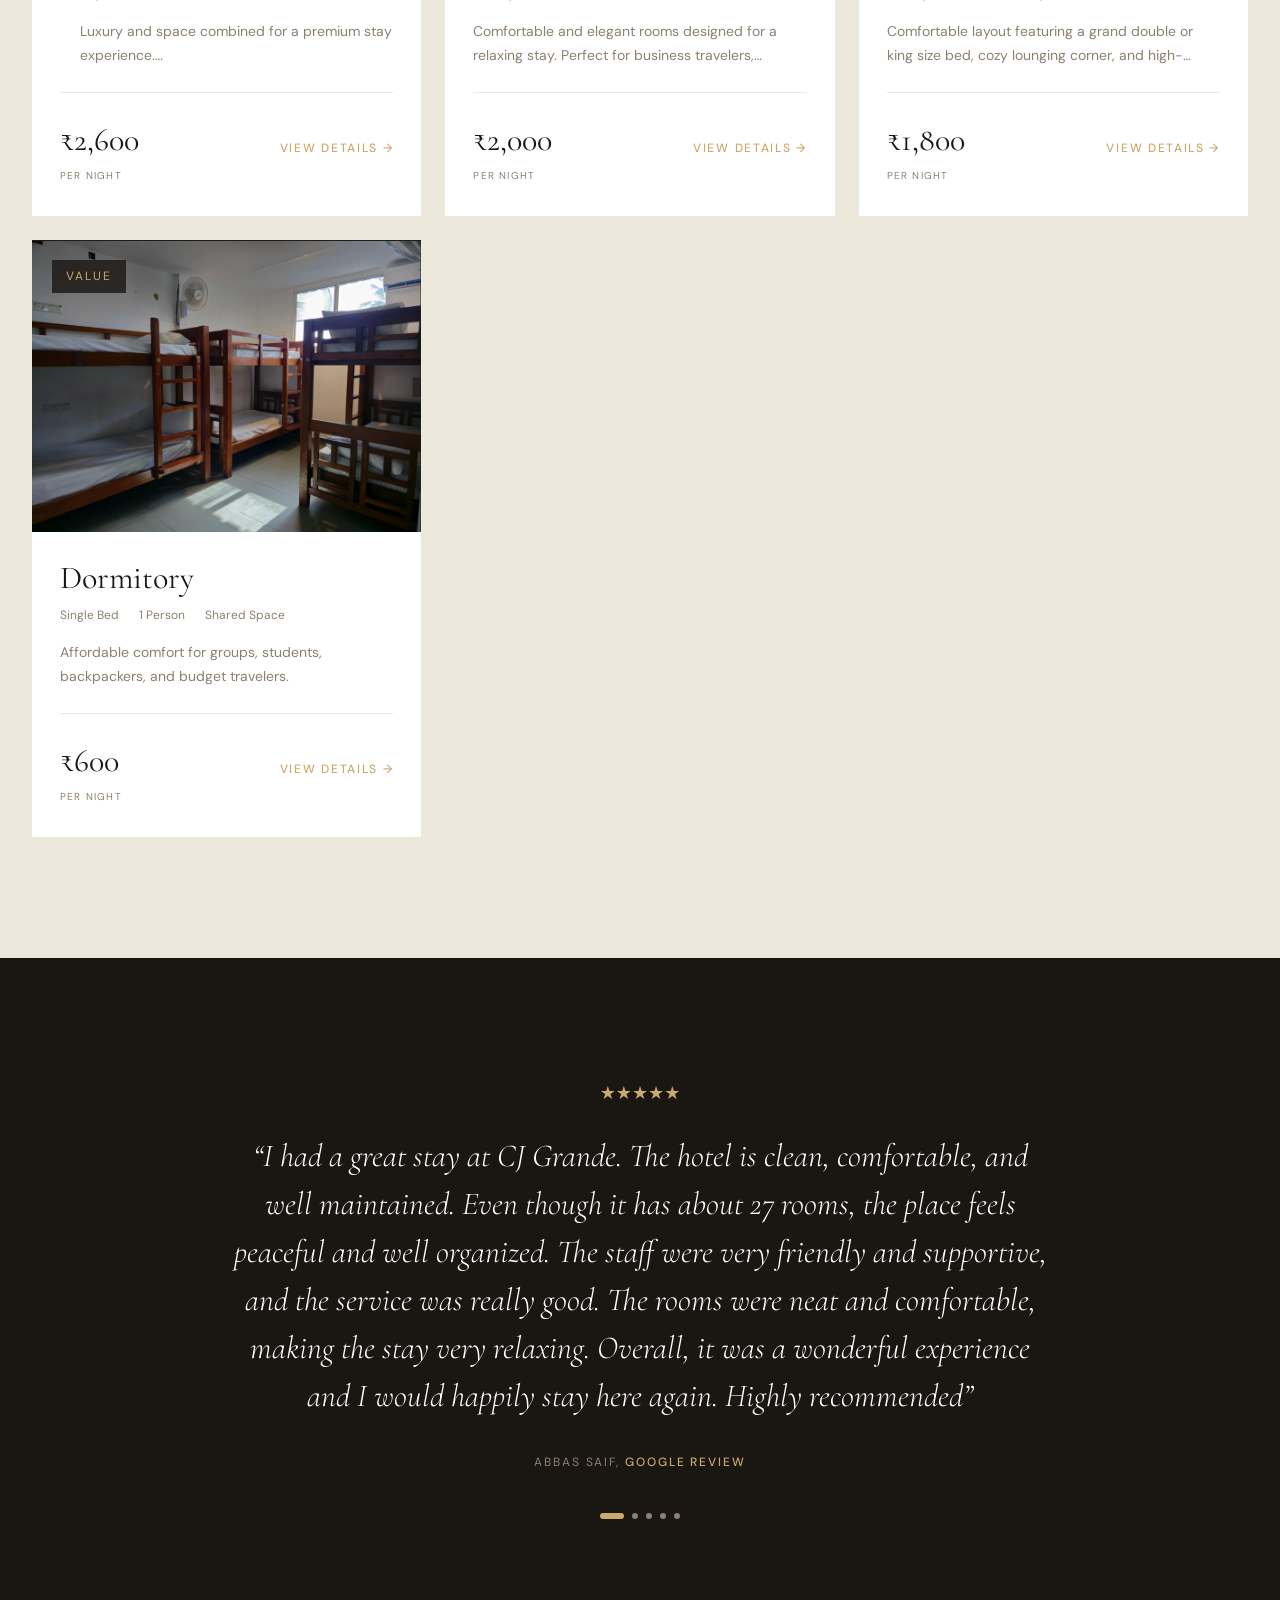
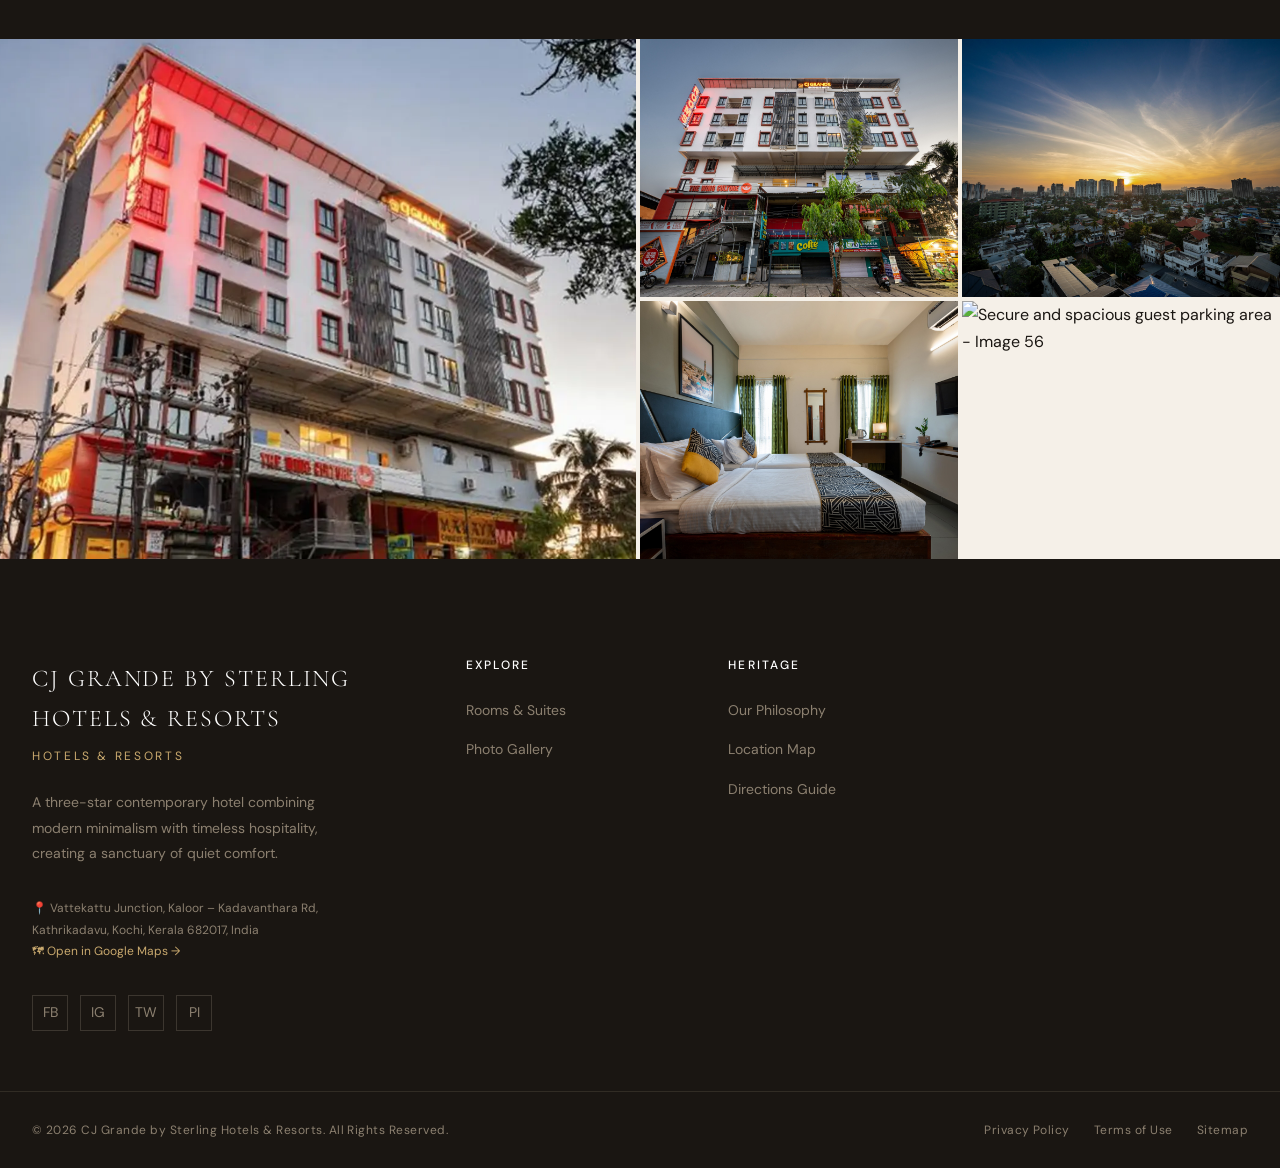
==== commit ae9c796d: "Replace suite image with parking area image in home gallery strip" ====
--- a/index.html
+++ b/index.html
@@ -396,7 +396,7 @@
       <div class="gallery-strip__overlay"><span class="gallery-strip__icon">🔍</span></div>
     </div>
     <div class="gallery-strip__item">
-      <img src="assets/images/gallery/hg-12.jpg" alt="Premium Executive Suite Living">
+      <img src="assets/images/gallery/hg-56.jpg" alt="Secure and spacious guest parking area - Image 56">
       <div class="gallery-strip__overlay"><span class="gallery-strip__icon">🔍</span></div>
     </div>
   </section>
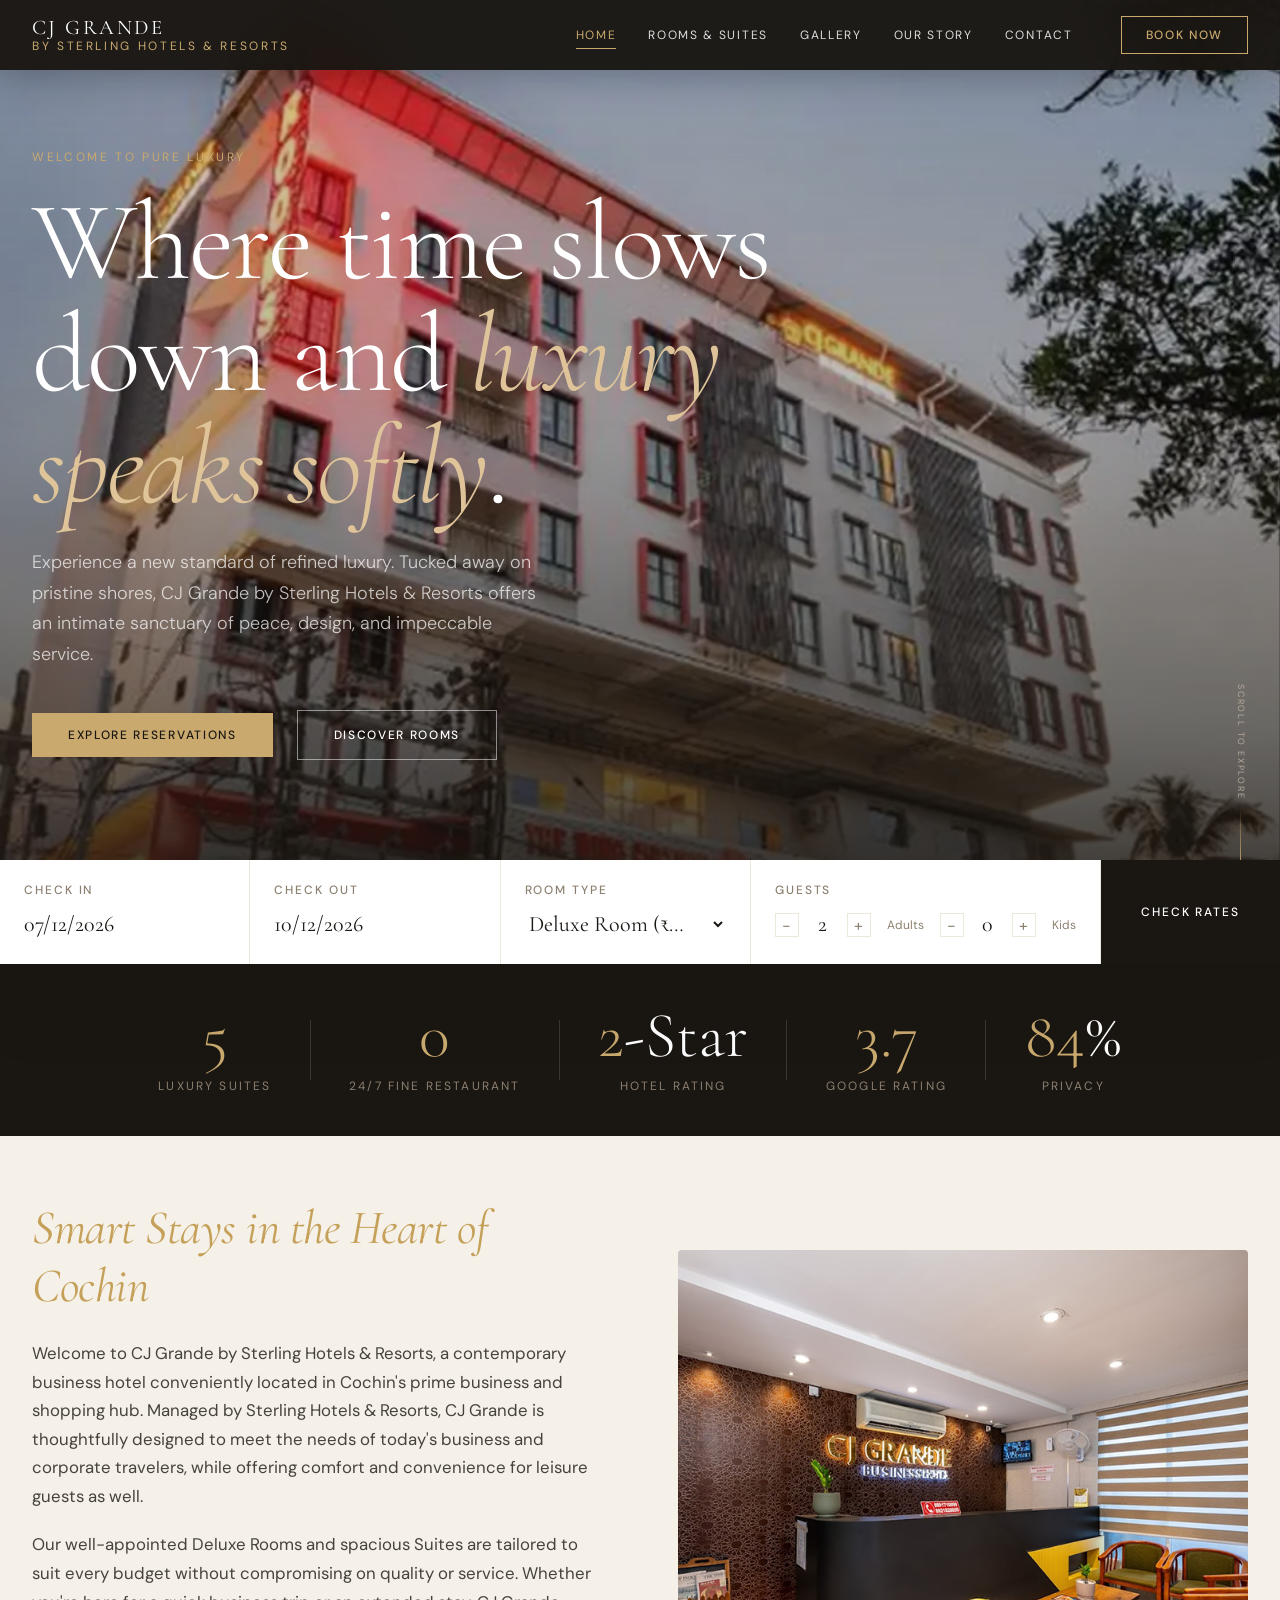
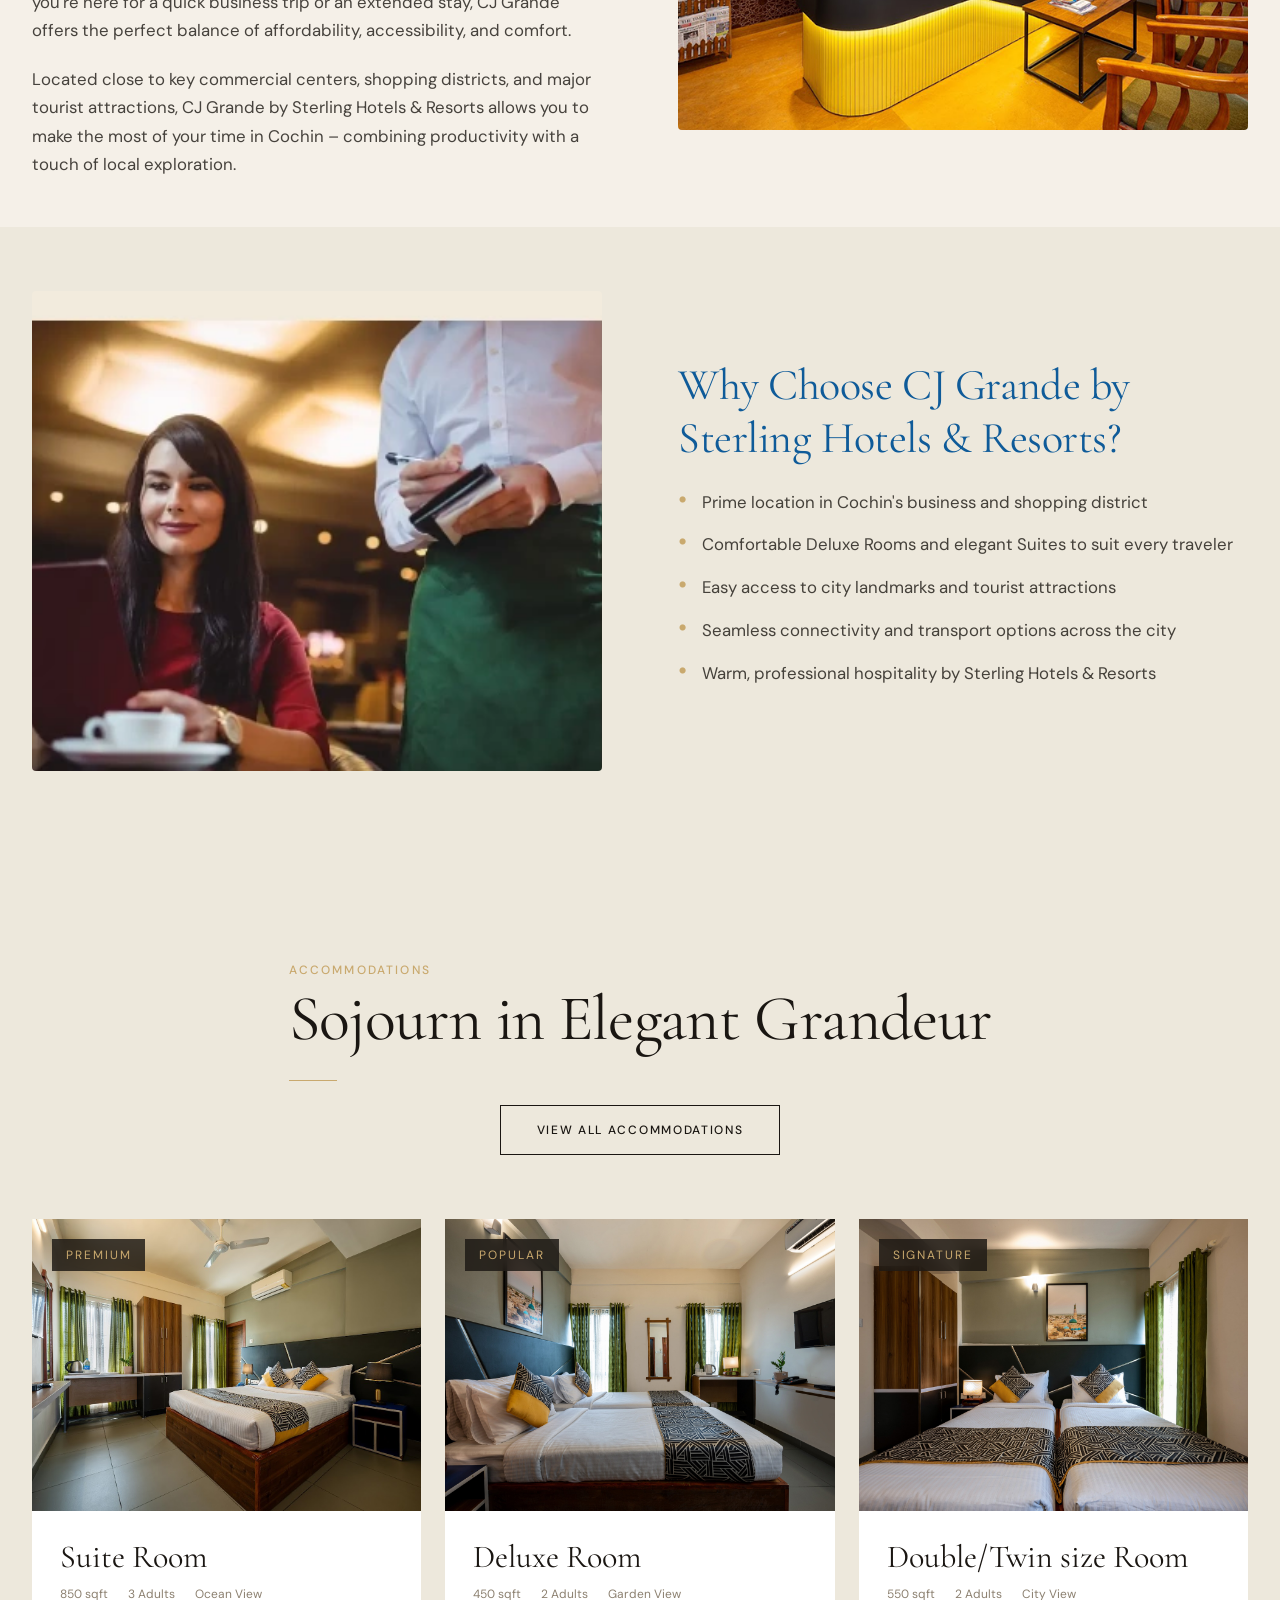
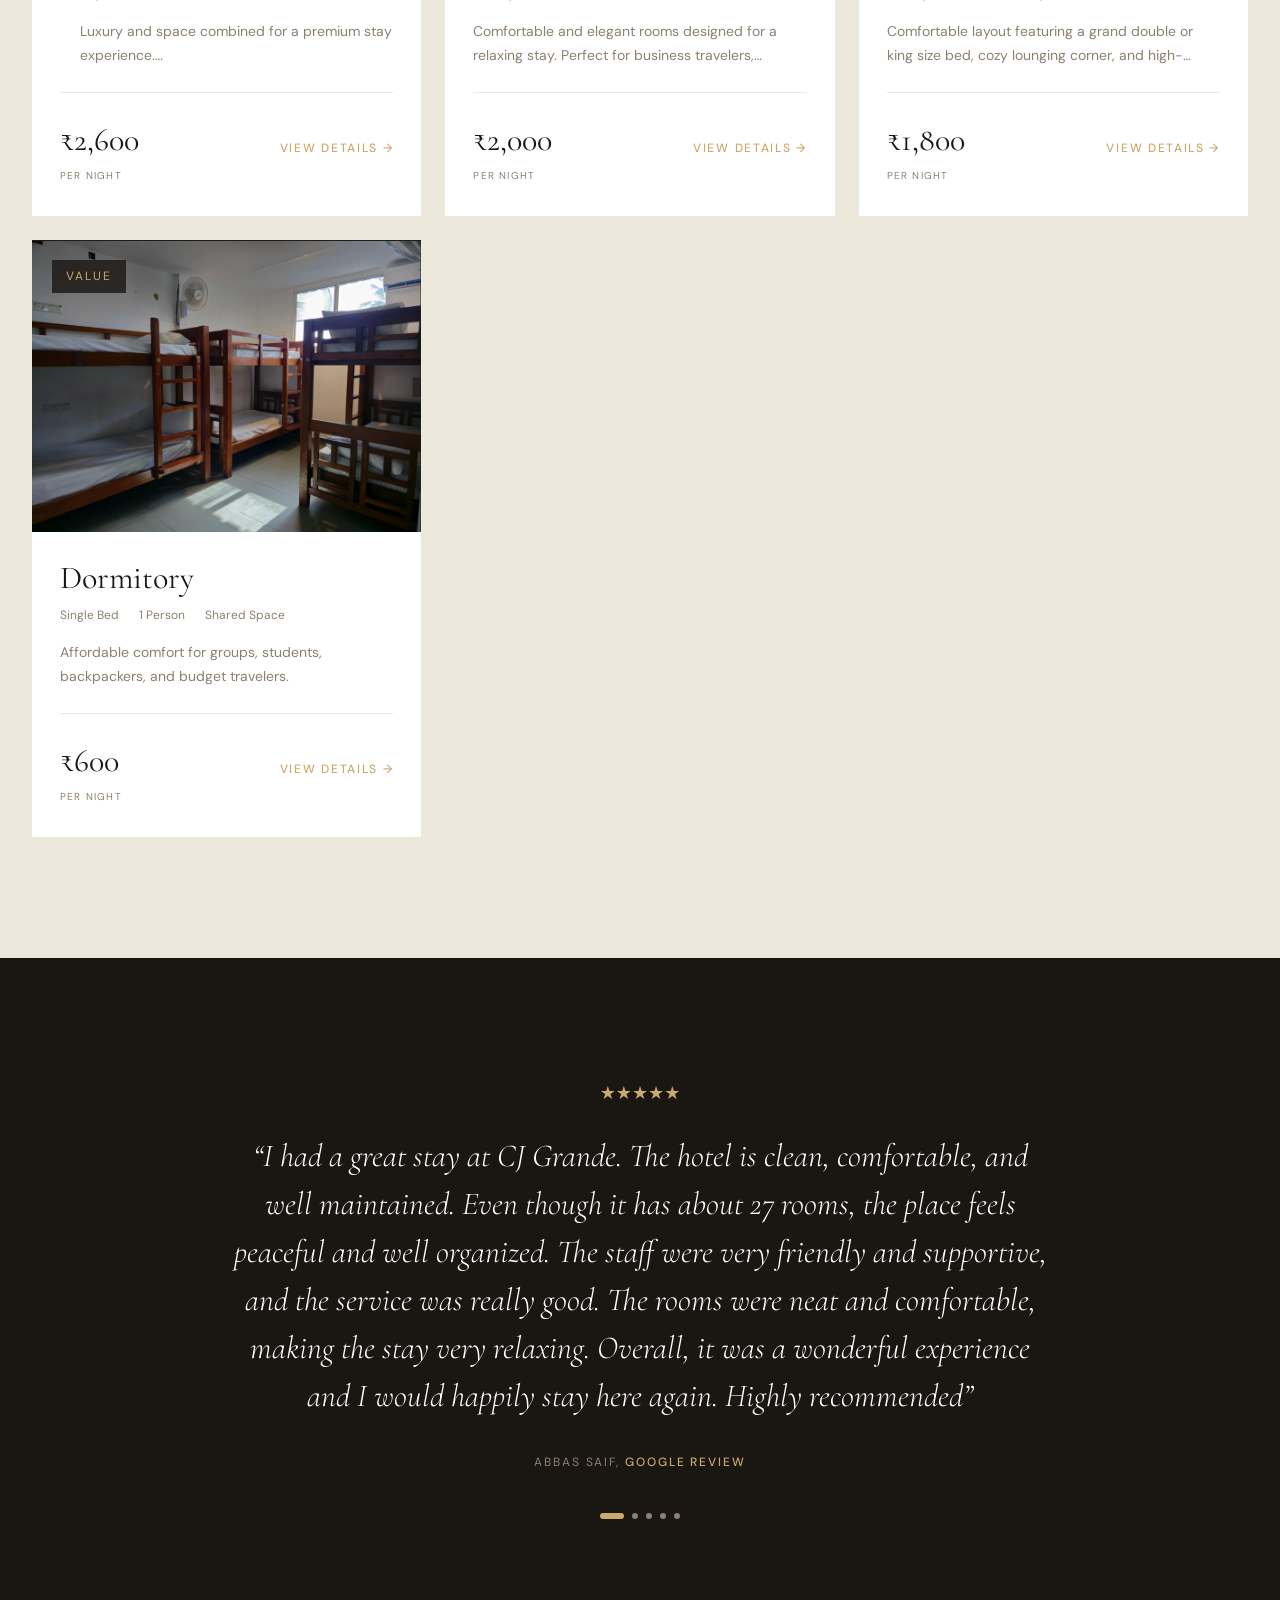
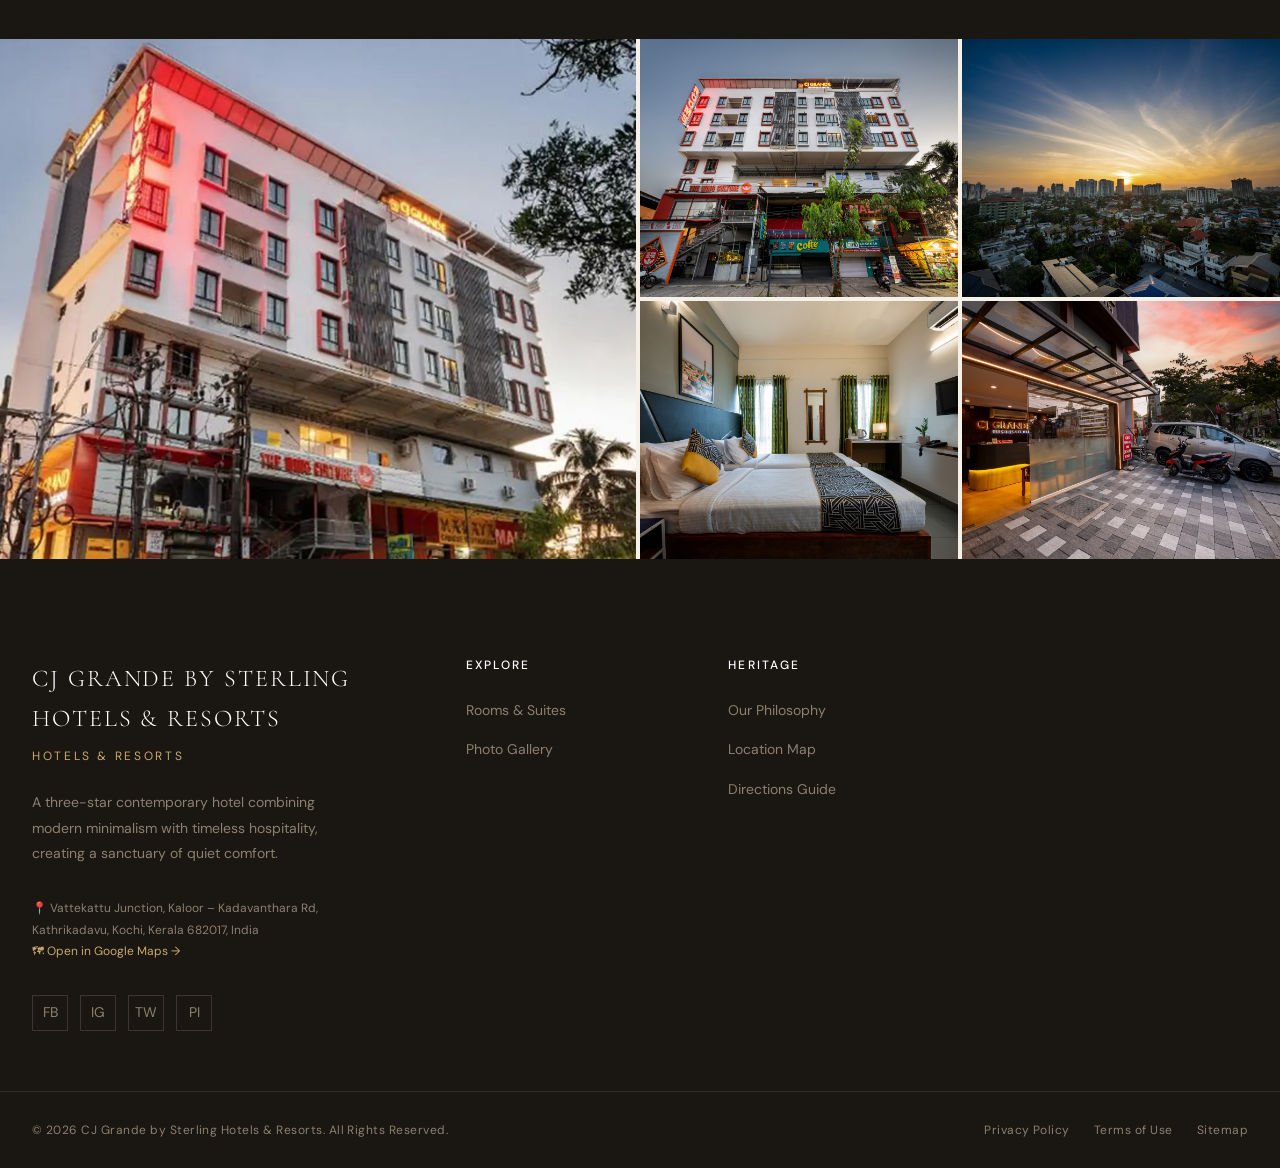
==== commit 2ba28f7a: "Fix image extension for hg-56 to avif" ====
--- a/index.html
+++ b/index.html
@@ -396,7 +396,7 @@
       <div class="gallery-strip__overlay"><span class="gallery-strip__icon">🔍</span></div>
     </div>
     <div class="gallery-strip__item">
-      <img src="assets/images/gallery/hg-56.jpg" alt="Secure and spacious guest parking area - Image 56">
+      <img src="assets/images/gallery/hg-56.avif" alt="Secure and spacious guest parking area - Image 56">
       <div class="gallery-strip__overlay"><span class="gallery-strip__icon">🔍</span></div>
     </div>
   </section>
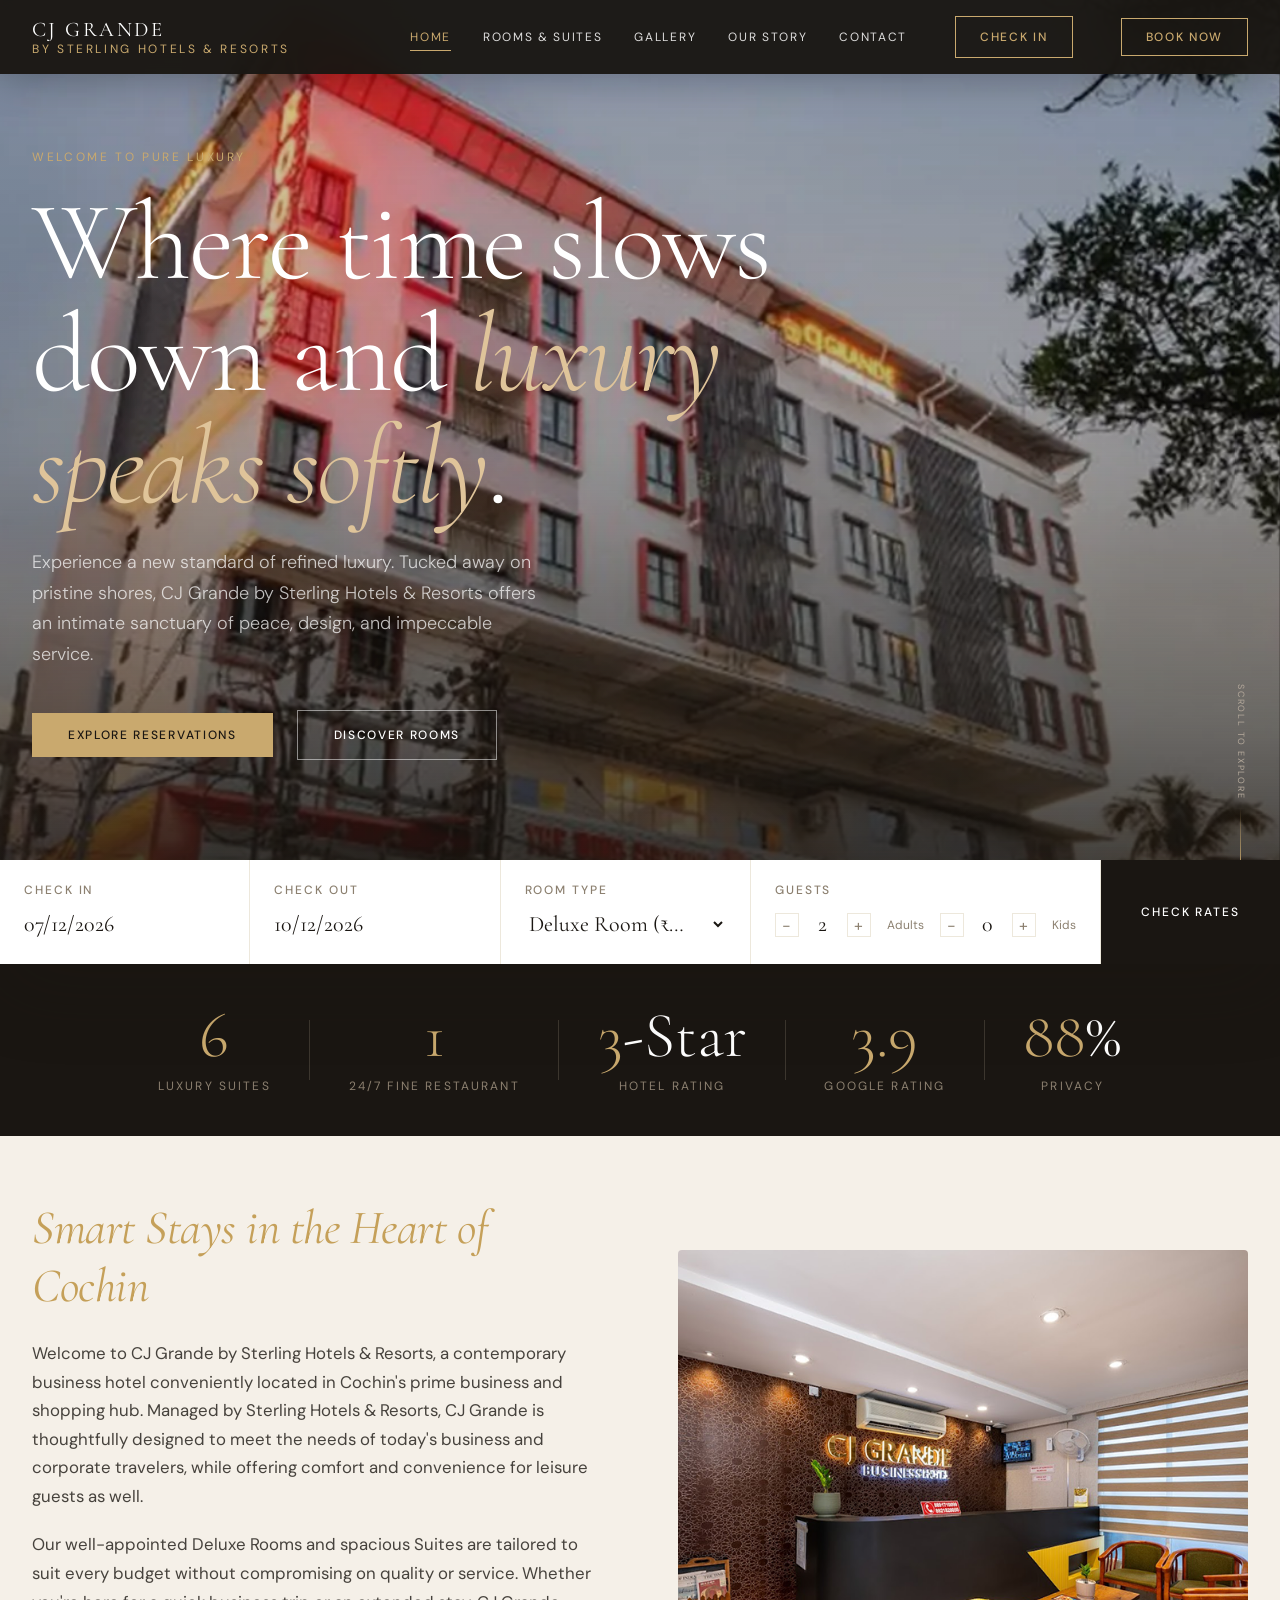
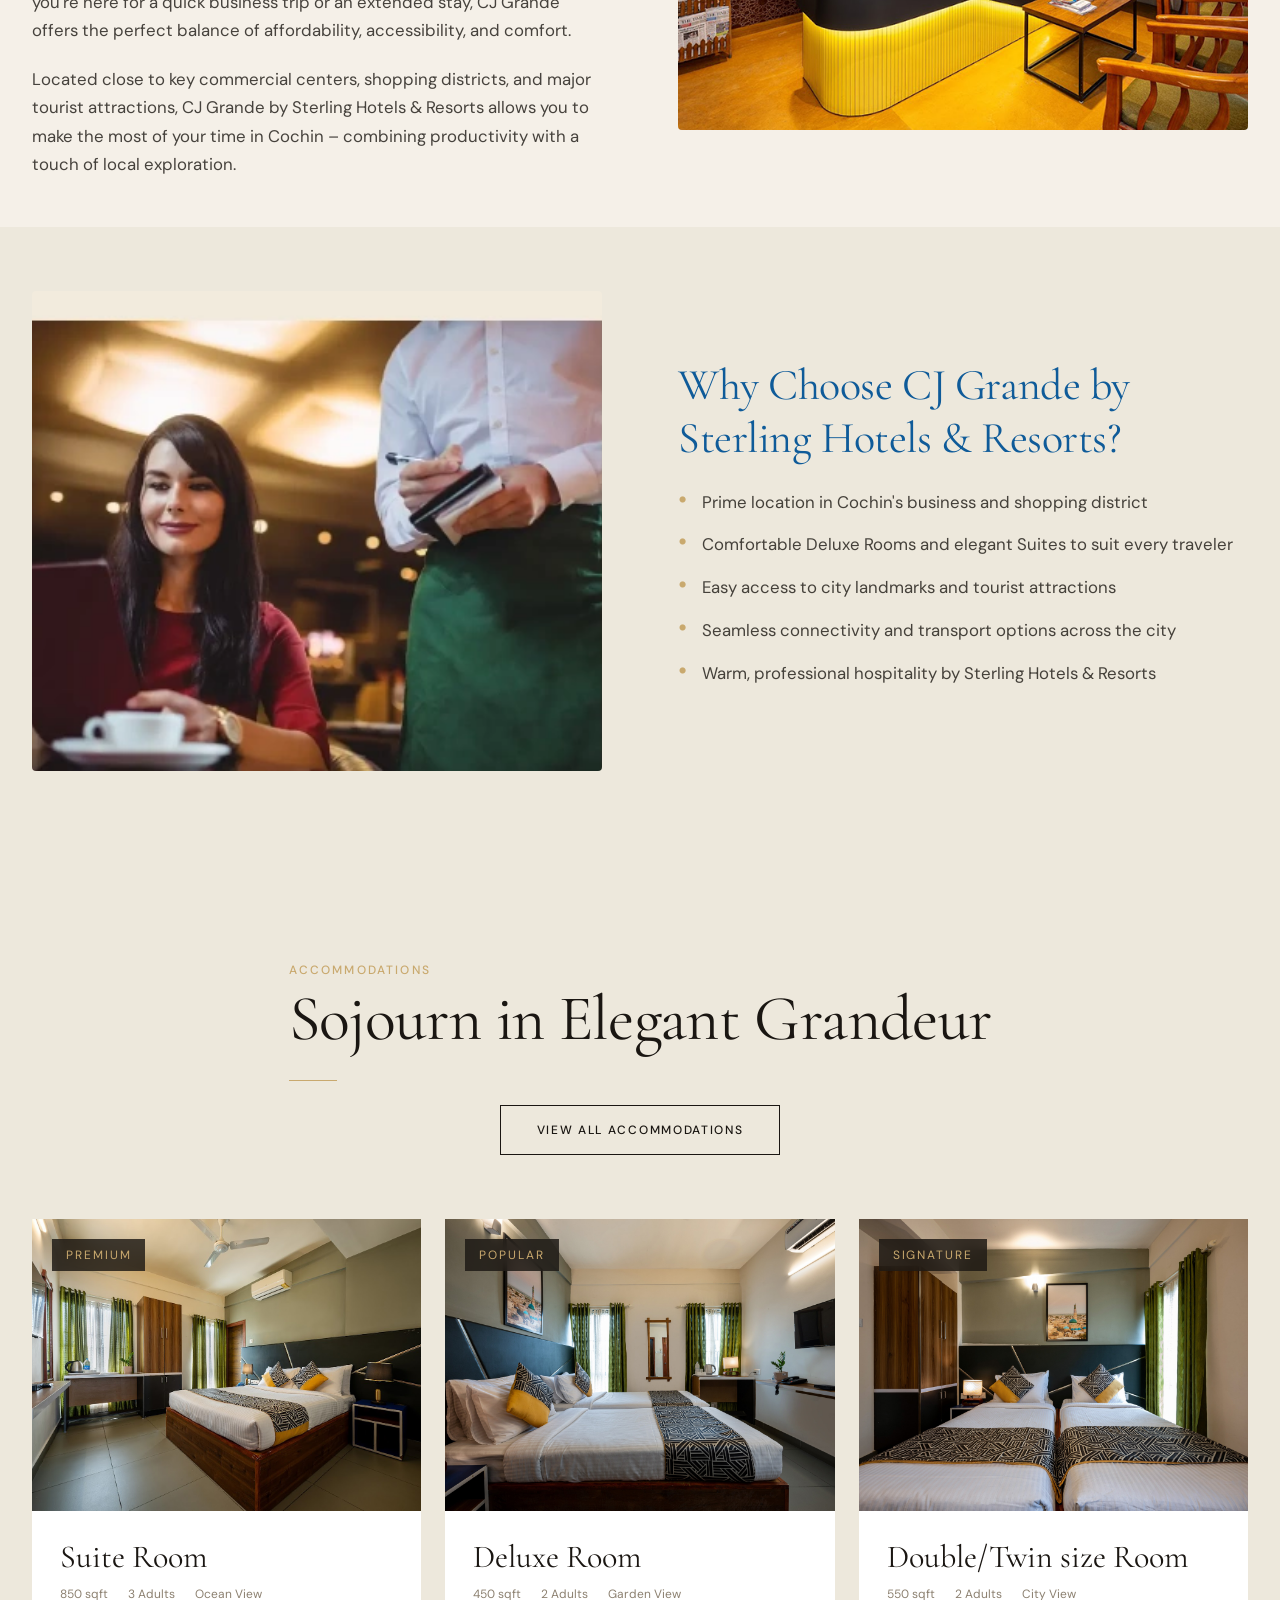
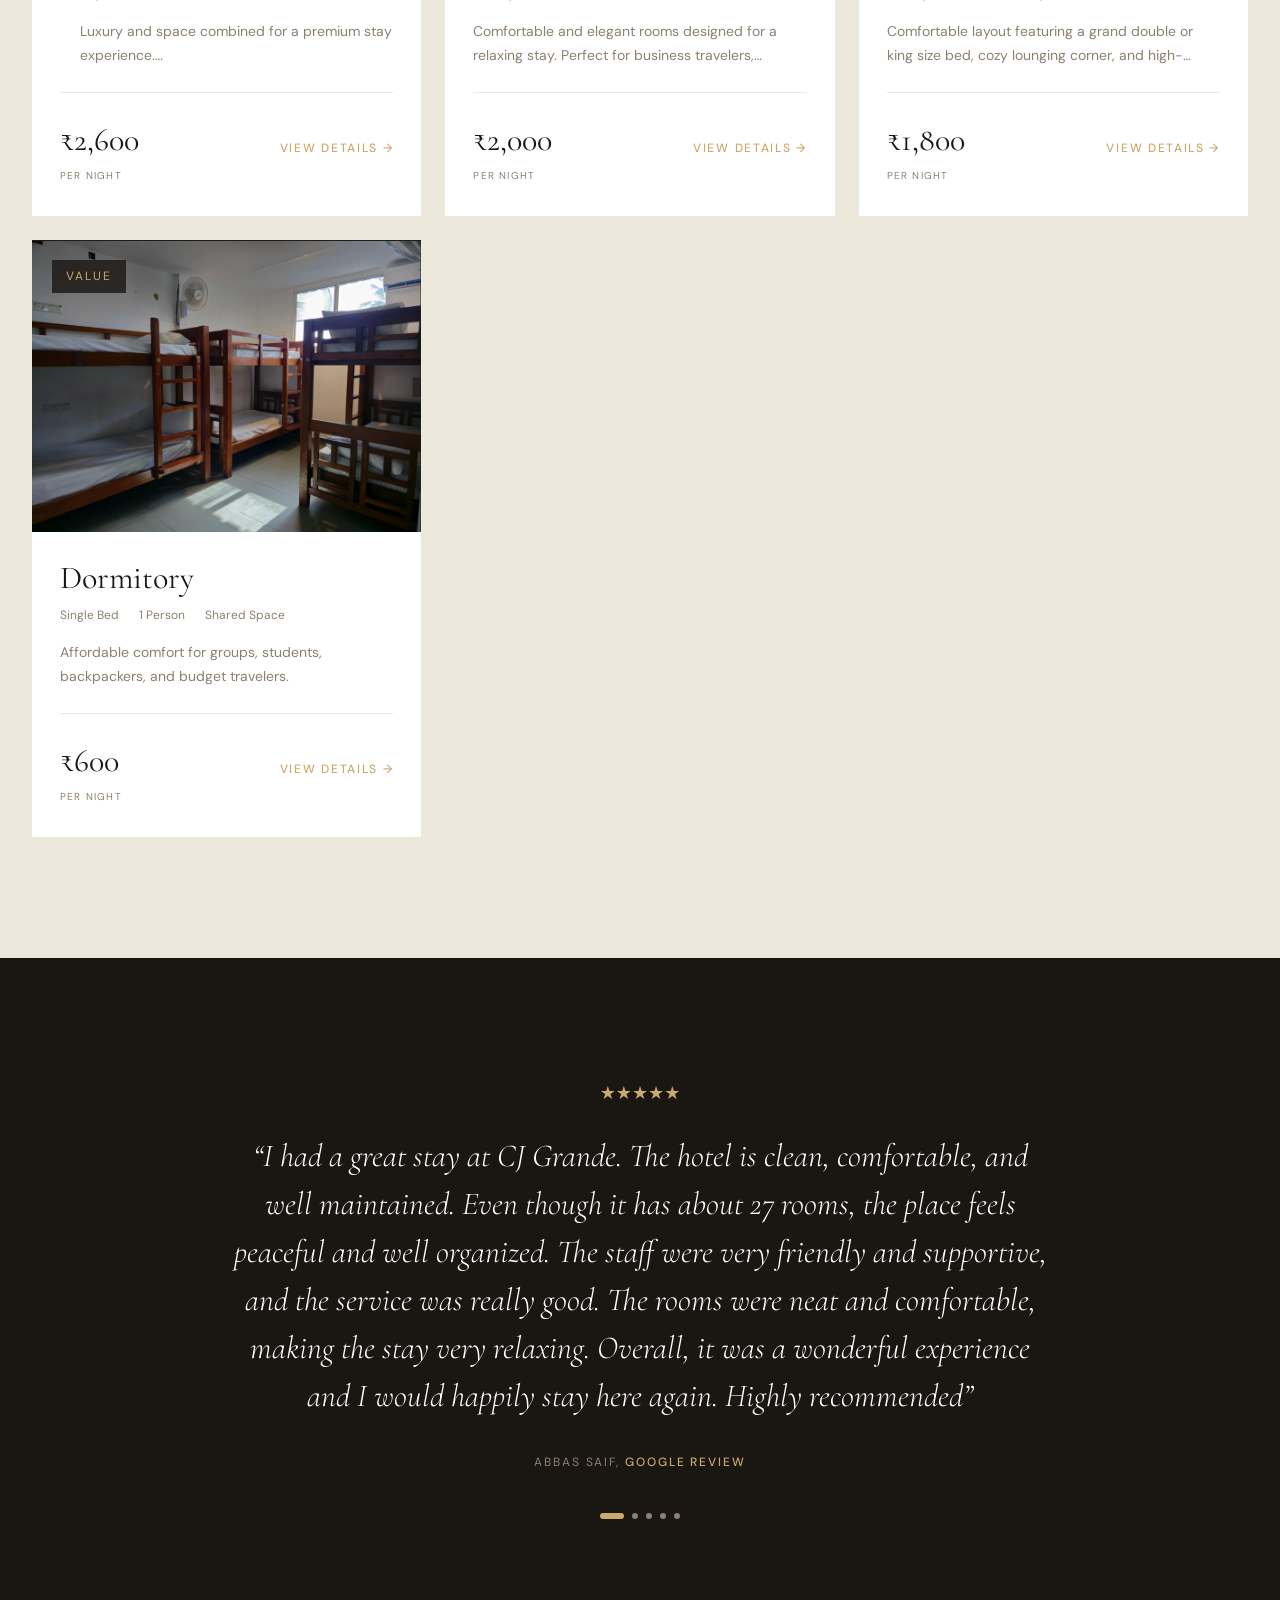
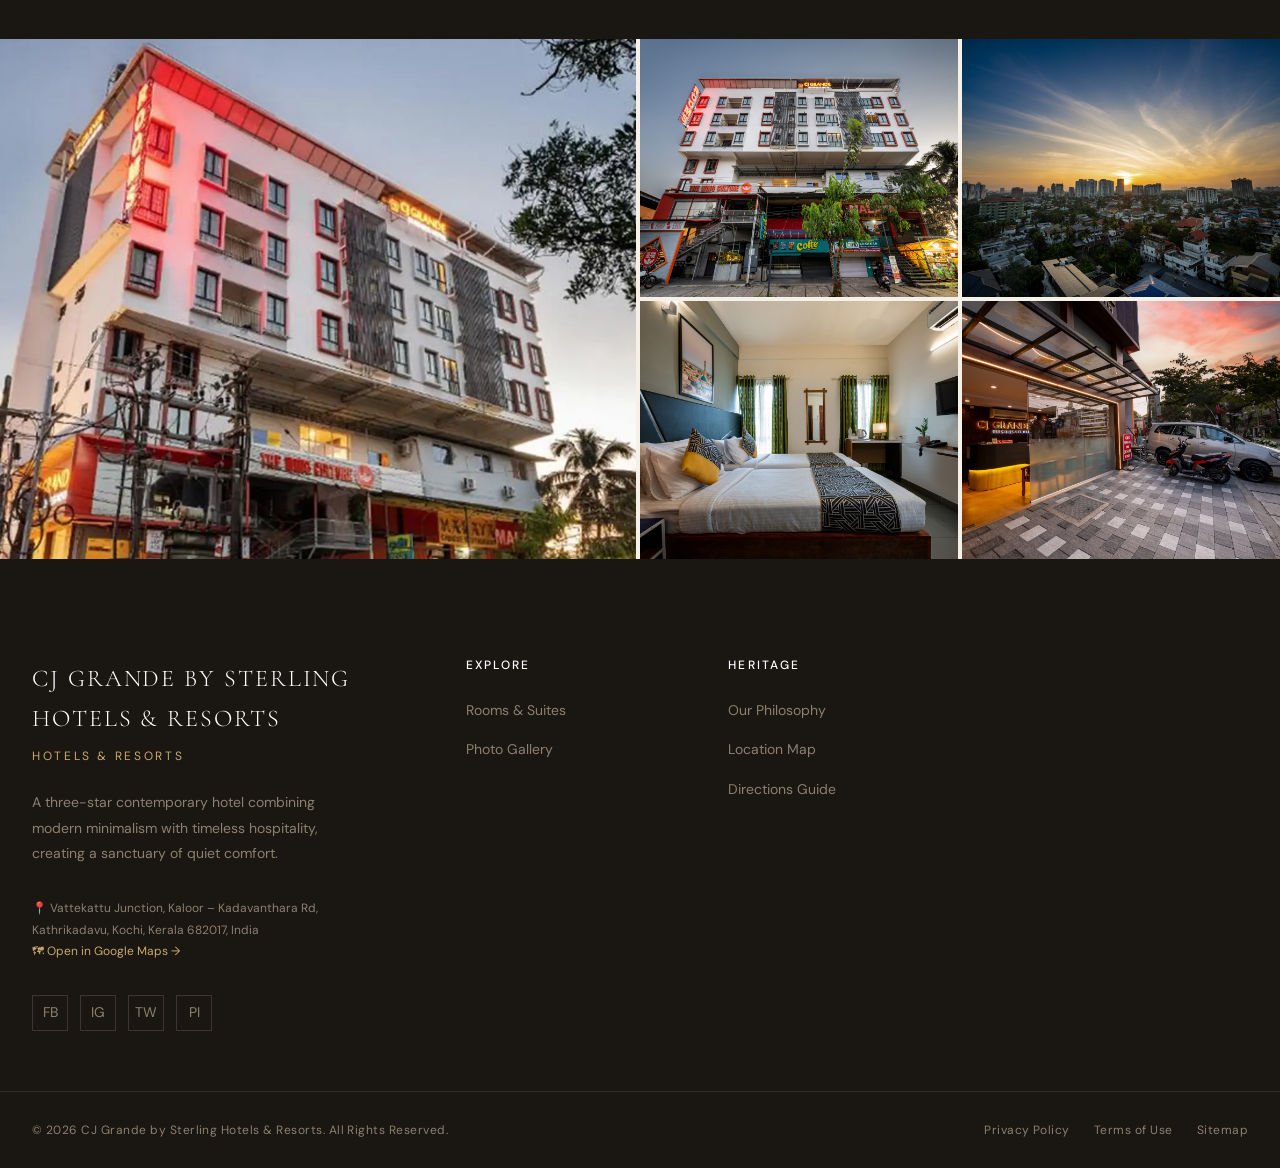
==== commit be6b8ba4: "Add Check In button to navbar across all pages" ====
--- a/index.html
+++ b/index.html
@@ -52,6 +52,7 @@
         <a href="gallery.html" class="nav__link">Gallery</a>
         <a href="about.html" class="nav__link">Our Story</a>
         <a href="contact.html" class="nav__link">Contact</a>
+        <a href="https://www.cjgrandebysterling.com/checkin" target="_blank" rel="noopener noreferrer" class="nav__cta">Check In</a>
         <button class="nav__cta open-booking-modal">Book Now</button>
       </div>
 
@@ -71,6 +72,7 @@
     <a href="gallery.html" class="nav__link">Gallery</a>
     <a href="about.html" class="nav__link">Our Story</a>
     <a href="contact.html" class="nav__link">Contact</a>
+    <a href="https://www.cjgrandebysterling.com/checkin" target="_blank" rel="noopener noreferrer" class="nav__cta">Check In</a>
     <button class="nav__cta open-booking-modal">Book Now</button>
   </div>
 
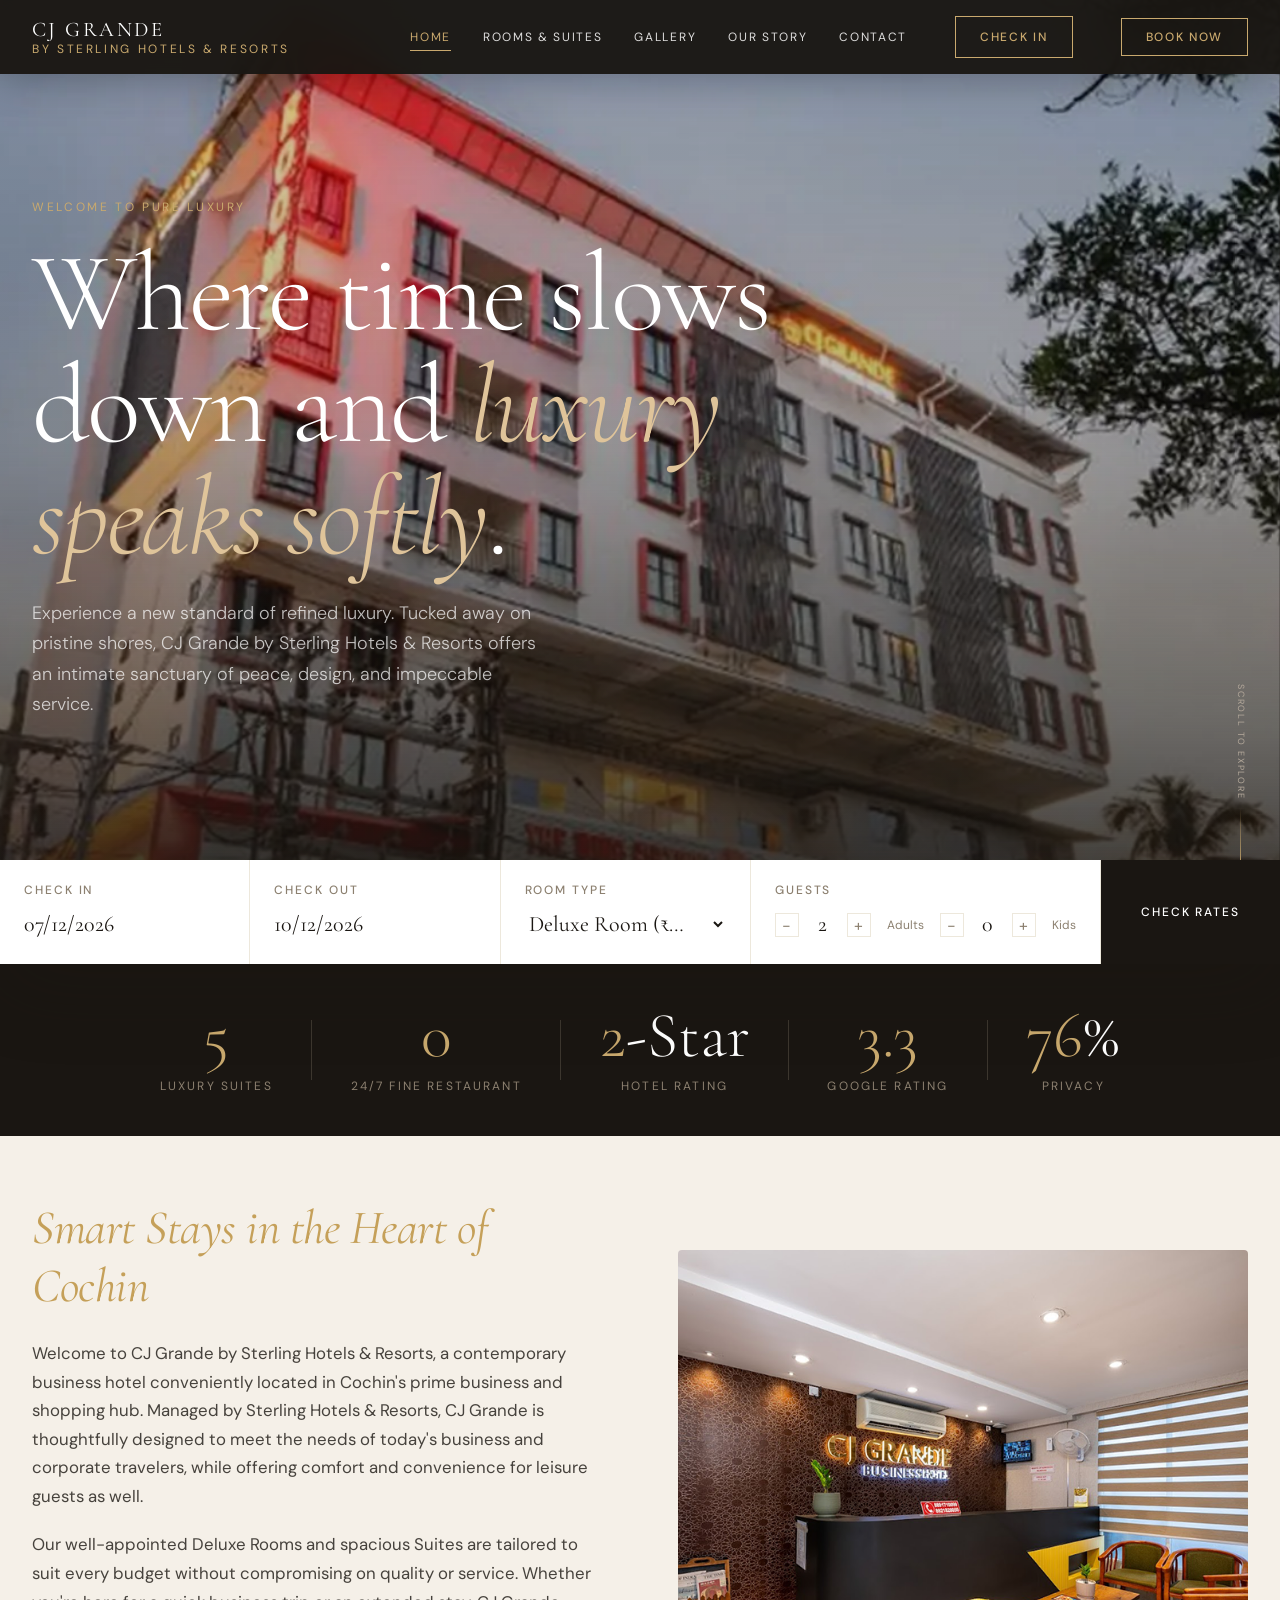
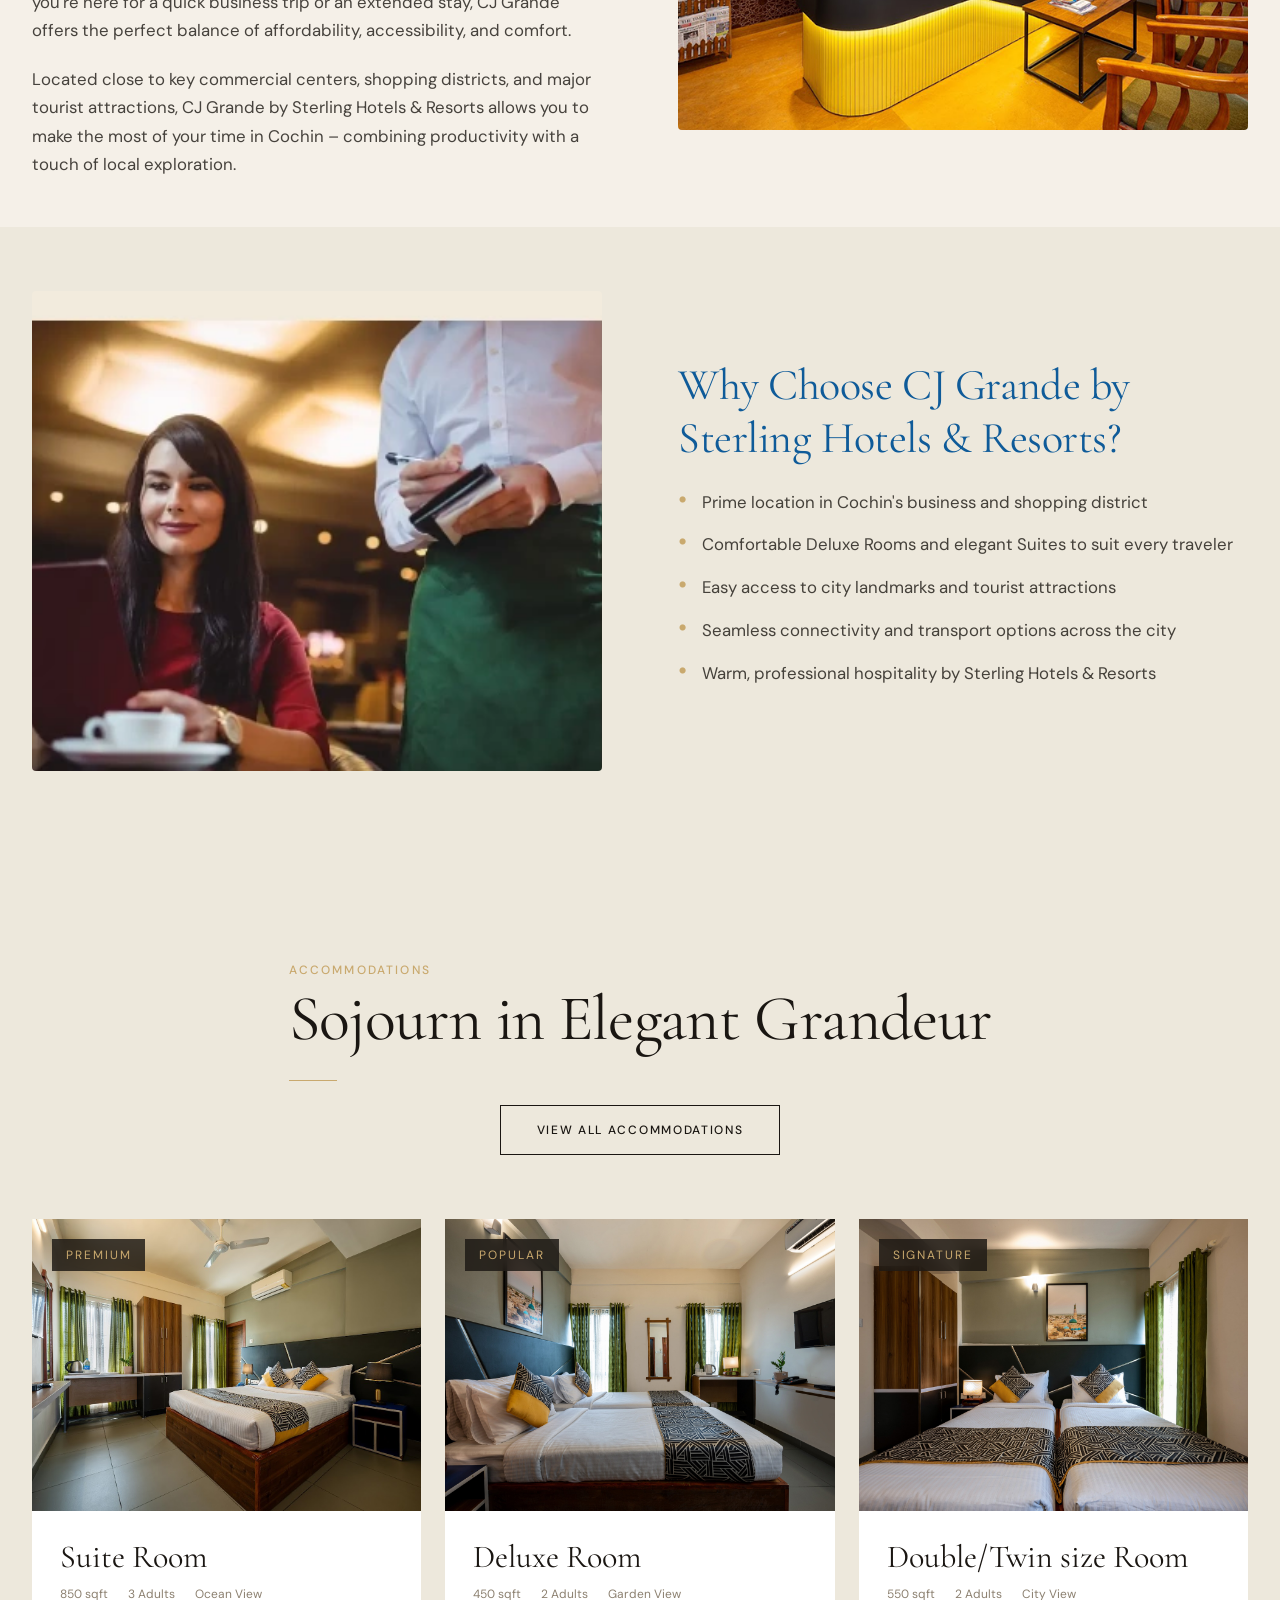
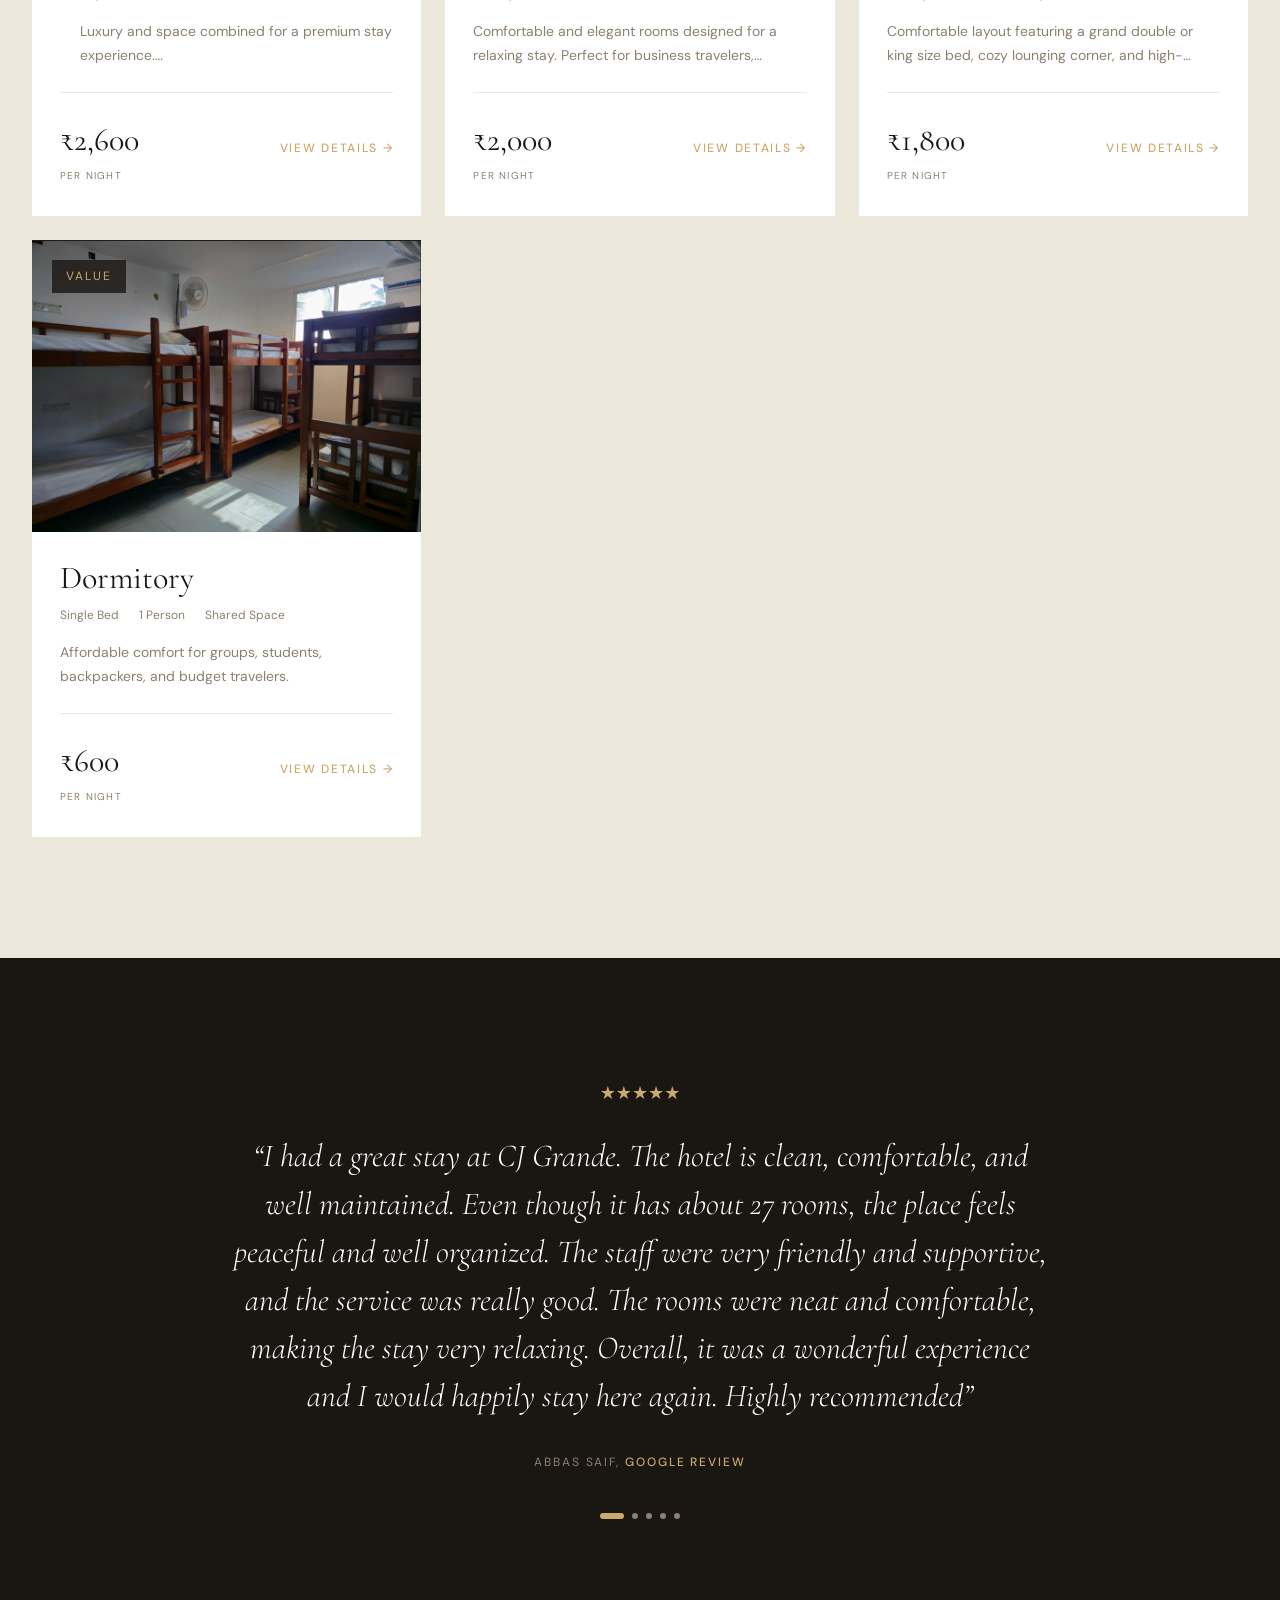
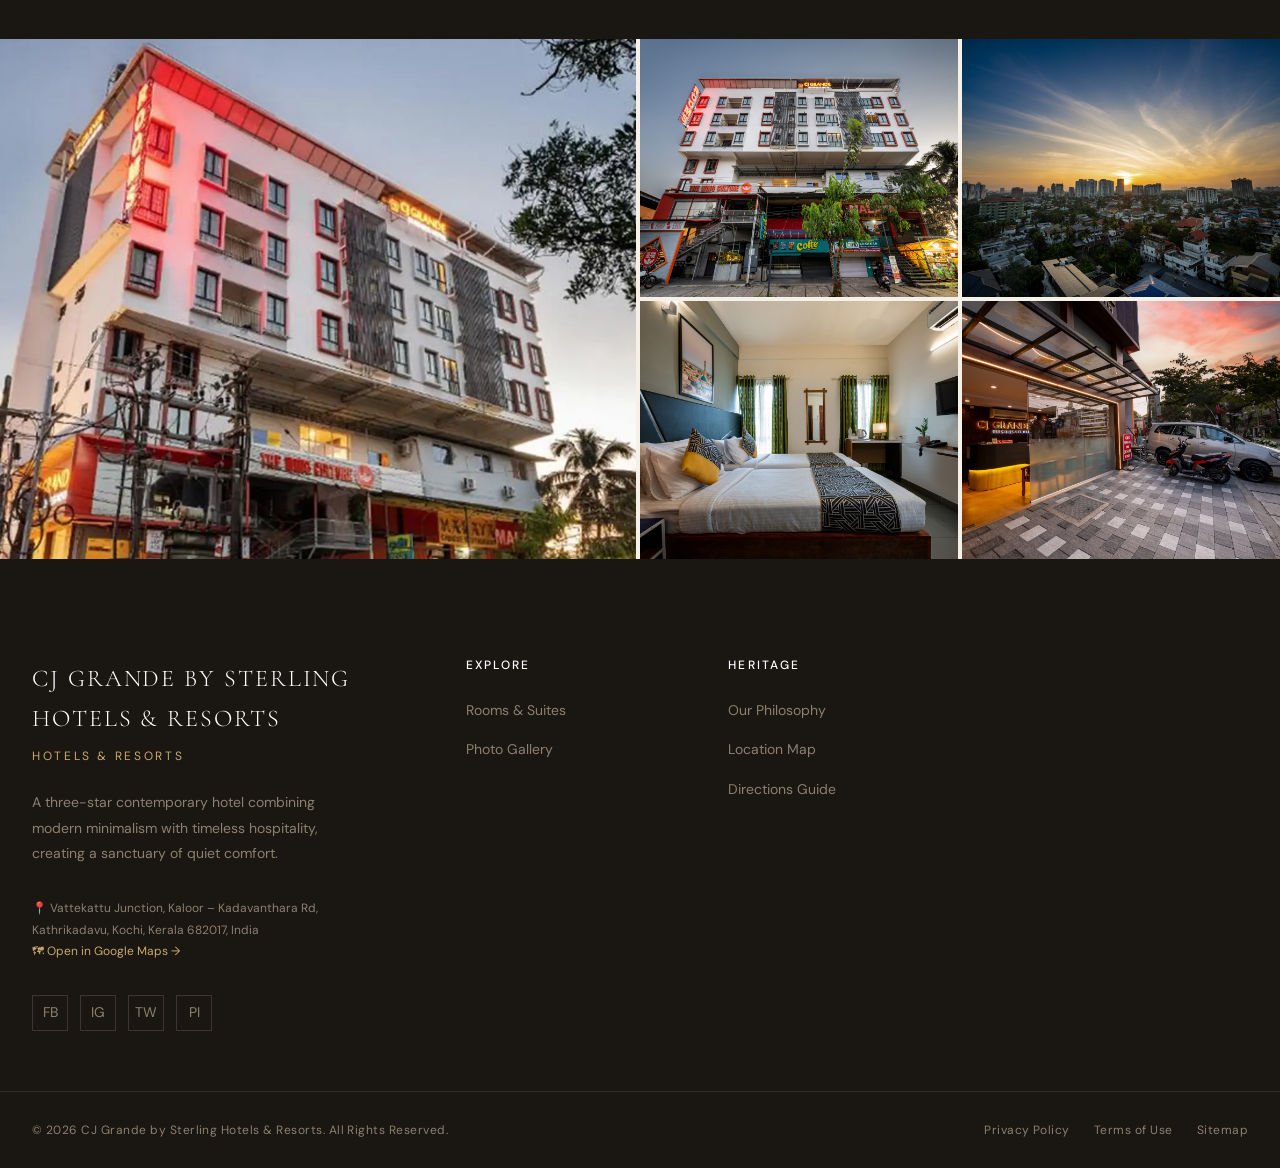
==== commit 3494c912: "Remove hero CTA buttons from main page" ====
--- a/index.html
+++ b/index.html
@@ -86,10 +86,6 @@
       <span class="hero__label">Welcome to Pure Luxury</span>
       <h1 class="hero__title">Where time slows down and <em>luxury speaks softly</em>.</h1>
       <p class="hero__subtitle">Experience a new standard of refined luxury. Tucked away on pristine shores, CJ Grande by Sterling Hotels & Resorts offers an intimate sanctuary of peace, design, and impeccable service.</p>
-      <div class="hero__actions">
-        <button class="btn btn--gold open-booking-modal">Explore Reservations</button>
-        <a href="rooms.html" class="btn btn--outline-light">Discover Rooms</a>
-      </div>
     </div>
     <div class="hero__scroll">
       <span class="hero__scroll-label">Scroll to explore</span>
